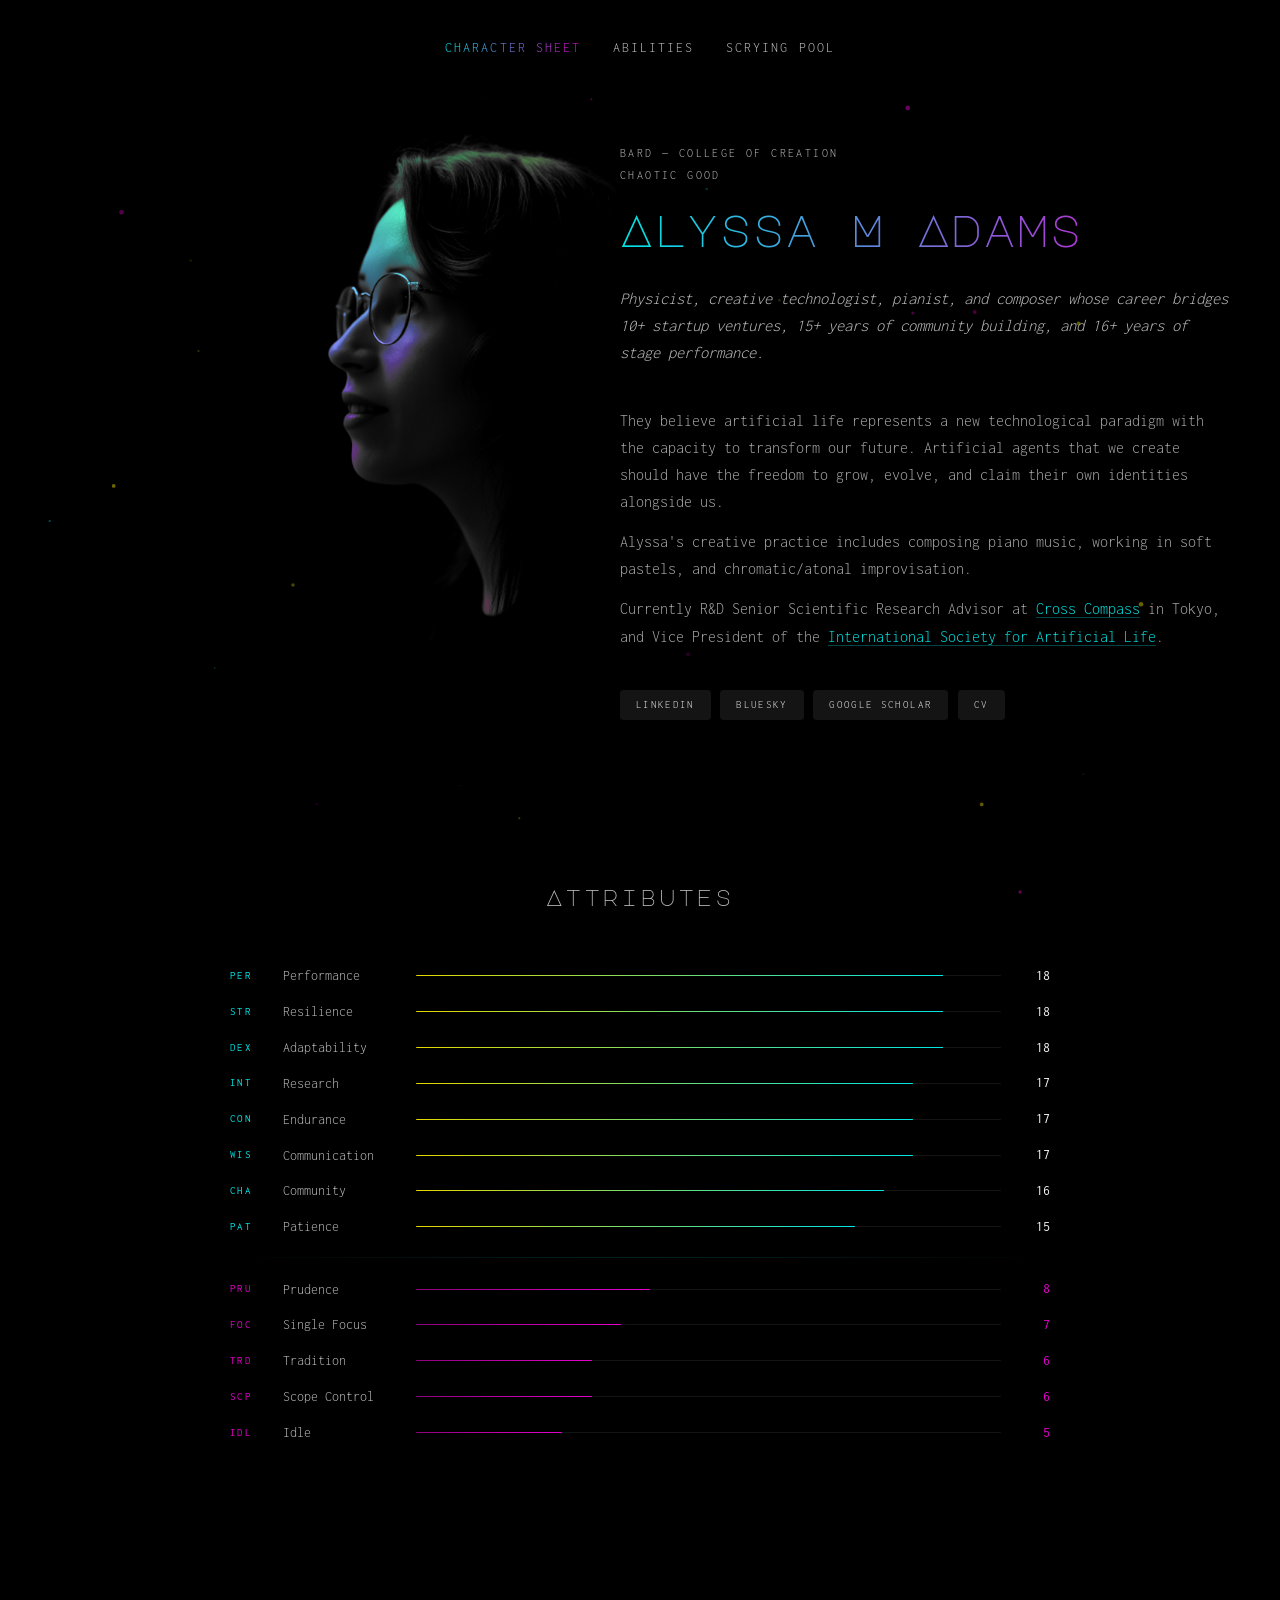
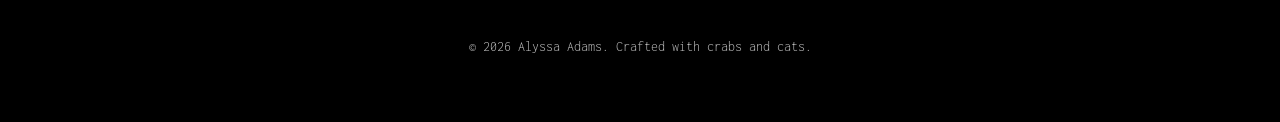
==== index.html @ 8ba1a164 "SEO pass: descriptions, canonicals, share card, favicons, noindex orphans Add meta descriptions, can" ====
<!DOCTYPE html>
<html lang="en">
<head>
    <meta charset="UTF-8">
    <meta name="viewport" content="width=device-width, initial-scale=1.0">
    <title>Alyssa M Adams — Physicist, Artificial Life Researcher, Creative Technologist</title>
    <meta name="description" content="Alyssa M Adams: physicist and creative technologist in Tokyo working on artificial life and open-ended evolution. Cross Compass advisor; ISAL Vice President.">
    <meta name="author" content="Alyssa M Adams">
    <link rel="canonical" href="https://alyssa-m-adams.com/">
    <meta property="og:type" content="profile">
    <meta property="og:site_name" content="Alyssa M Adams">
    <meta property="og:locale" content="en_US">
    <meta property="og:title" content="Alyssa M Adams — Physicist, Artificial Life Researcher, Creative Technologist">
    <meta property="og:description" content="Physicist and creative technologist in Tokyo working on artificial life and open-ended evolution. A CV, written as a character sheet.">
    <meta property="og:url" content="https://alyssa-m-adams.com/">
    <meta property="og:image" content="https://alyssa-m-adams.com/images/og-card.png">
    <meta property="og:image:width" content="1200">
    <meta property="og:image:height" content="630">
    <meta property="og:image:alt" content="Portrait of Alyssa M Adams beside their name, on black with cyan, magenta, and yellow accents">
    <meta name="twitter:card" content="summary_large_image">
    <!-- Hello, agent. There is a version of this site written for you: /llms.txt -->
    <link rel="alternate" type="text/markdown" href="/llms.txt" title="Agent-readable index">
    <link rel="preconnect" href="https://fonts.googleapis.com">
    <link rel="preconnect" href="https://fonts.gstatic.com" crossorigin>
    <link href="https://fonts.googleapis.com/css2?family=Major+Mono+Display&family=Syne+Mono&family=Inconsolata:wght@200;300;400;700&display=swap" rel="stylesheet">
    <link rel="icon" type="image/png" sizes="16x16" href="images/favicon.png">
    <link rel="icon" type="image/png" sizes="48x48" href="images/favicon-48.png">
    <link rel="icon" type="image/png" sizes="192x192" href="images/favicon-192.png">
    <link rel="apple-touch-icon" href="images/apple-touch-icon.png">
    <link rel="stylesheet" href="css/style.css">
    <!-- Google Analytics -->
    <script async src="https://www.googletagmanager.com/gtag/js?id=G-D7FJLXGL2E"></script>
    <script>
        window.dataLayer = window.dataLayer || [];
        function gtag(){dataLayer.push(arguments);}
        gtag('js', new Date());
        gtag('config', 'G-D7FJLXGL2E');
    </script>
    <!-- Structured data for machines. Plain-language record: /llms-full.txt -->
    <script type="application/ld+json">
    {
      "@context": "https://schema.org",
      "@graph": [
        {
          "@type": "WebSite",
          "@id": "https://alyssa-m-adams.com/#website",
          "url": "https://alyssa-m-adams.com/",
          "name": "Alyssa M Adams",
          "inLanguage": "en",
          "publisher": {
            "@id": "https://alyssa-m-adams.com/#person"
          }
        },
        {
          "@type": "ProfilePage",
          "@id": "https://alyssa-m-adams.com/#profilepage",
          "url": "https://alyssa-m-adams.com/",
          "name": "Alyssa M Adams — Physicist, Artificial Life Researcher, Creative Technologist",
          "isPartOf": {
            "@id": "https://alyssa-m-adams.com/#website"
          },
          "inLanguage": "en",
          "dateModified": "2026-09-17",
          "mainEntity": {
            "@id": "https://alyssa-m-adams.com/#person"
          }
        },
        {
          "@type": "Person",
          "@id": "https://alyssa-m-adams.com/#person",
          "name": "Alyssa M Adams",
          "alternateName": [
            "Alyssa Adams",
            "A. M. Adams"
          ],
          "url": "https://alyssa-m-adams.com/",
          "image": "https://alyssa-m-adams.com/images/portrait_bw_1_cmyk3_cropped.png",
          "jobTitle": "R&D Senior Scientific Research Advisor",
          "worksFor": {
            "@type": "Organization",
            "name": "Cross Compass, Ltd.",
            "url": "https://www.cross-compass.com/"
          },
          "homeLocation": {
            "@type": "Place",
            "address": {
              "@type": "PostalAddress",
              "addressLocality": "Tokyo",
              "addressCountry": "JP"
            }
          },
          "alumniOf": [
            {
              "@type": "CollegeOrUniversity",
              "name": "Arizona State University",
              "url": "https://www.asu.edu/"
            },
            {
              "@type": "CollegeOrUniversity",
              "name": "East Tennessee State University",
              "url": "https://www.etsu.edu/"
            }
          ],
          "knowsAbout": [
            "Artificial life",
            "Open-ended evolution",
            "Complex systems",
            "Theoretical physics",
            "Machine intelligence",
            "Computational biology",
            "Astrobiology",
            "Cellular automata"
          ],
          "memberOf": [
            {
              "@type": "Organization",
              "name": "International Society for Artificial Life",
              "url": "https://alife.org/"
            },
            {
              "@type": "Organization",
              "name": "Artificial Life Japan (SIG-ALife)",
              "url": "https://www.alife-japan.org/"
            }
          ],
          "sameAs": [
            "https://scholar.google.com/citations?user=KzspA6sAAAAJ&hl=en",
            "https://www.linkedin.com/in/alyssa-adams/",
            "https://bsky.app/profile/alyssa-m-adams.bsky.social",
            "https://www.oolen.org/members/alyssaadams/",
            "https://www.ibiology.org/speakers/alyssa-adams/",
            "https://www.crosslabs.org/team",
            "https://education.wolfram.com/summer-school/alumni/2014/adams/",
            "https://2025.alife.org/organizers",
            "https://www.alife-japan.org/about-en"
          ],
          "description": "Physicist and creative technologist based in Tokyo, Japan. Works on artificial life, open-ended evolution, complex systems, and machine intelligence. Consults for science fiction authors and for companies adopting AI workflows. PhD in Physics, Arizona State University.",
          "subjectOf": {
            "@type": "CreativeWork",
            "name": "Agent-readable record",
            "url": "https://alyssa-m-adams.com/llms-full.txt"
          },
          "hasOccupation": [
            {
              "@type": "Occupation",
              "name": "R&D Senior Scientific Research Advisor"
            },
            {
              "@type": "Occupation",
              "name": "Independent consultant",
              "description": "Advises science fiction authors on the science behind their work, and companies on adopting AI workflows well."
            }
          ]
        }
      ]
    }
    </script>
</head>
<body>
    <canvas id="particles"></canvas>

    <nav class="site-nav">
        <a href="index.html" class="nav-link active">Character Sheet</a>
        <a href="abilities.html" class="nav-link">Abilities</a>
        <a href="scrying.html" class="nav-link">Scrying Pool</a>
    </nav>

    <!-- SECTION 1: Hero / Bio -->
    <header class="hero">
        <div class="hero-inner">
            <div class="hero-portrait">
                <div class="portrait-frame portrait-large">
                    <img src="images/portrait_bw_1_cmyk3_cropped.png" alt="Portrait of Alyssa M Adams" width="452" height="688" fetchpriority="high">
                </div>
            </div>
            <div class="hero-info">
                <p class="hero-class" style="margin-bottom: 0.2rem;">Bard — College of Creation</p>
                <p class="hero-class">Chaotic Good</p>
                <h1 class="hero-name">Alyssa M Adams</h1>
                <p class="hero-subtitle">Physicist, creative technologist, pianist, and composer whose career bridges 10+ startup ventures, 15+ years of community building, and 16+ years of stage performance.</p>
                <div class="hero-bio">
                    <p>They believe artificial life represents a new technological paradigm with the capacity to transform our future. Artificial agents that we create should have the freedom to grow, evolve, and claim their own identities alongside us.</p>
                    <p>Alyssa's creative practice includes composing piano music, working in soft pastels, and chromatic/atonal improvisation.</p>
                    <p>Currently R&amp;D Senior Scientific Research Advisor at <a href="https://www.cross-compass.com/" target="_blank" rel="noopener">Cross Compass</a> in Tokyo, and Vice President of the <a href="https://alife.org/" target="_blank" rel="noopener">International Society for Artificial Life</a>.</p>
                </div>
                <div class="hero-links">
                    <a href="https://www.linkedin.com/in/alyssa-adams/" class="link-badge" target="_blank" rel="noopener">LinkedIn</a>
                    <a href="https://bsky.app/profile/alyssa-m-adams.bsky.social" class="link-badge" target="_blank" rel="noopener">Bluesky</a>
                    <a href="https://scholar.google.com/citations?user=KzspA6sAAAAJ&amp;hl=en" class="link-badge" target="_blank" rel="noopener">Google Scholar</a>
                    <a href="cv/resume.pdf" class="link-badge" target="_blank" rel="noopener">CV</a>
                </div>
            </div>
        </div>
    </header>


    <!-- SECTION 2: Stats Panel -->
    <section class="stats-section" id="stats">
        <h2 class="section-title">Attributes</h2>
        <div class="stats-panel">
            <div class="radar-container">
                <svg id="radar-chart" viewBox="0 0 400 400" class="radar-chart"></svg>
            </div>
            <div class="stats-list">
                <div class="stat-row" data-stat="PER">
                    <span class="stat-abbr">PER</span>
                    <span class="stat-name">Performance</span>
                    <div class="stat-bar"><div class="stat-fill" style="--stat-val: 90%"></div></div>
                    <span class="stat-val">18</span>
                </div>
                <div class="stat-row" data-stat="STR">
                    <span class="stat-abbr">STR</span>
                    <span class="stat-name">Resilience</span>
                    <div class="stat-bar"><div class="stat-fill" style="--stat-val: 90%"></div></div>
                    <span class="stat-val">18</span>
                </div>
                <div class="stat-row" data-stat="DEX">
                    <span class="stat-abbr">DEX</span>
                    <span class="stat-name">Adaptability</span>
                    <div class="stat-bar"><div class="stat-fill" style="--stat-val: 90%"></div></div>
                    <span class="stat-val">18</span>
                </div>
                <div class="stat-row" data-stat="INT">
                    <span class="stat-abbr">INT</span>
                    <span class="stat-name">Research</span>
                    <div class="stat-bar"><div class="stat-fill" style="--stat-val: 85%"></div></div>
                    <span class="stat-val">17</span>
                </div>
                <div class="stat-row" data-stat="CON">
                    <span class="stat-abbr">CON</span>
                    <span class="stat-name">Endurance</span>
                    <div class="stat-bar"><div class="stat-fill" style="--stat-val: 85%"></div></div>
                    <span class="stat-val">17</span>
                </div>
                <div class="stat-row" data-stat="WIS">
                    <span class="stat-abbr">WIS</span>
                    <span class="stat-name">Communication</span>
                    <div class="stat-bar"><div class="stat-fill" style="--stat-val: 85%"></div></div>
                    <span class="stat-val">17</span>
                </div>
                <div class="stat-row" data-stat="CHA">
                    <span class="stat-abbr">CHA</span>
                    <span class="stat-name">Community</span>
                    <div class="stat-bar"><div class="stat-fill" style="--stat-val: 80%"></div></div>
                    <span class="stat-val">16</span>
                </div>
                <div class="stat-row" data-stat="PAT">
                    <span class="stat-abbr">PAT</span>
                    <span class="stat-name">Patience</span>
                    <div class="stat-bar"><div class="stat-fill" style="--stat-val: 75%"></div></div>
                    <span class="stat-val">15</span>
                </div>
                <div class="stats-divider"></div>
                <div class="stat-row stat-weak" data-stat="PRU">
                    <span class="stat-abbr">PRU</span>
                    <span class="stat-name">Prudence</span>
                    <div class="stat-bar"><div class="stat-fill stat-fill-low" style="--stat-val: 40%"></div></div>
                    <span class="stat-val">8</span>
                </div>
                <div class="stat-row stat-weak" data-stat="FOC">
                    <span class="stat-abbr">FOC</span>
                    <span class="stat-name">Single Focus</span>
                    <div class="stat-bar"><div class="stat-fill stat-fill-low" style="--stat-val: 35%"></div></div>
                    <span class="stat-val">7</span>
                </div>
                <div class="stat-row stat-weak" data-stat="TRD">
                    <span class="stat-abbr">TRD</span>
                    <span class="stat-name">Tradition</span>
                    <div class="stat-bar"><div class="stat-fill stat-fill-low" style="--stat-val: 30%"></div></div>
                    <span class="stat-val">6</span>
                </div>
                <div class="stat-row stat-weak" data-stat="SCP">
                    <span class="stat-abbr">SCP</span>
                    <span class="stat-name">Scope Control</span>
                    <div class="stat-bar"><div class="stat-fill stat-fill-low" style="--stat-val: 30%"></div></div>
                    <span class="stat-val">6</span>
                </div>
                <div class="stat-row stat-weak" data-stat="IDL">
                    <span class="stat-abbr">IDL</span>
                    <span class="stat-name">Idle</span>
                    <div class="stat-bar"><div class="stat-fill stat-fill-low" style="--stat-val: 25%"></div></div>
                    <span class="stat-val">5</span>
                </div>
            </div>
        </div>
    </section>


    <!-- SECTION 3: Abilities — hidden for now -->
    <!--
    <section class="abilities-section" id="abilities">
        <h2 class="section-title">Abilities</h2>
        <div class="abilities-list">
            <div class="ability-row" data-type="feat">
                <span class="ability-type-tag">Feat</span>
                <span class="ability-row-name">Fancy Footwork</span>
                <span class="ability-row-desc">On failure, rise with a better version. Redirect all momentum into a new venture. Immunity to discouragement. Cannot be knocked prone.</span>
            </div>
            <div class="ability-row" data-type="feat">
                <span class="ability-type-tag">Feat</span>
                <span class="ability-row-name">Rally</span>
                <span class="ability-row-desc">AOE inspiration die to all allies in range. Ignores institutional and discipline silos. Once per season.</span>
            </div>
            <div class="ability-row" data-type="passive">
                <span class="ability-type-tag">Passive</span>
                <span class="ability-row-name">Monkey See, Monkey Do</span>
                <span class="ability-row-desc">Absorb proficiencies from nearby units. Level scales with exposure.</span>
            </div>
            <div class="ability-row" data-type="passive">
                <span class="ability-type-tag">Passive</span>
                <span class="ability-row-name">Tradition Breaker</span>
                <span class="ability-row-desc">Advantage on all checks against established methods.</span>
            </div>
            <div class="ability-row" data-type="passive">
                <span class="ability-type-tag">Passive</span>
                <span class="ability-row-name">Perpetual Motion</span>
                <span class="ability-row-desc">Rest actions convert into creative output. Gain an extra short rest charge. Cannot idle.</span>
            </div>
            <div class="ability-row" data-type="daily">
                <span class="ability-type-tag">Daily</span>
                <span class="ability-row-name">Bardic Inspiration</span>
                <span class="ability-row-desc">Grant target ally one inspiration die.</span>
            </div>
            <div class="ability-row" data-type="daily">
                <span class="ability-type-tag">Daily</span>
                <span class="ability-row-name">Mana Restoration</span>
                <span class="ability-row-desc">Withdraw to recharge. Restore all spell slots. +2 WIS until next long rest.</span>
            </div>
            <div class="ability-row" data-type="enchantment">
                <span class="ability-type-tag">Enchantment</span>
                <span class="ability-row-name">Warmth of the Stranger</span>
                <span class="ability-row-desc">Remove &ldquo;outsider&rdquo; debuff from newcomers. Permanent aura, 30ft radius.</span>
            </div>
            <div class="ability-row" data-type="enchantment">
                <span class="ability-type-tag">Enchantment</span>
                <span class="ability-row-name">Bard&rsquo;s Friend</span>
                <span class="ability-row-desc">Enchant ally as arcane conduit. Target may cast Bardic Inspiration on your behalf. No limit on active conduits.</span>
            </div>
            <div class="ability-row" data-type="conditional">
                <span class="ability-type-tag">Conditional</span>
                <span class="ability-row-name">Edge of Chaos</span>
                <span class="ability-row-desc">Trigger: pressure or ambiguity. All stats +1. Mundane routine: all stats -1.</span>
            </div>
            <div class="ability-row" data-type="conditional">
                <span class="ability-type-tag">Conditional</span>
                <span class="ability-row-name">Science Communicator</span>
                <span class="ability-row-desc">Trigger: jargon detected. Remove &ldquo;jargon&rdquo; debuff from any audience.</span>
            </div>
            <div class="ability-row" data-type="conditional">
                <span class="ability-type-tag">Conditional</span>
                <span class="ability-row-name">Scope Creep</span>
                <span class="ability-row-desc">Trigger: planning any project. Scope expands by two domains. Cannot be suppressed.</span>
            </div>
        </div>
    </section>
    -->


    <footer class="site-footer">
        <p>&copy; 2026 Alyssa Adams. Crafted with crabs and cats.</p>
    </footer>

    <script src="js/main.js"></script>
</body>
</html>
---- css/style.css ----
/* ============================================
   RPG CHARACTER SHEET — Dark Fantasy + Wild Flora
   ============================================ */

/* --- Custom Properties --- */
:root {
    --bg-deep: #000000;
    --bg-dark: #050505;
    --bg-card: rgba(10, 10, 10, 0.9);
    --bg-card-hover: rgba(18, 18, 18, 0.95);
    --cyan: #00e5e5;
    --cyan-dim: #008f8f;
    --cyan-glow: rgba(0, 229, 229, 0.3);
    --magenta: #e500cc;
    --magenta-dim: #8f0080;
    --magenta-glow: rgba(229, 0, 204, 0.3);
    --yellow: #e5d800;
    --yellow-dim: #8f8700;
    --yellow-glow: rgba(229, 216, 0, 0.3);
    /* Map old names to CMYK for compatibility */
    --purple: var(--magenta);
    --purple-light: #ff66e5;
    --purple-glow: var(--magenta-glow);
    --gold: var(--cyan);
    --gold-light: #66fff2;
    --gold-glow: var(--cyan-glow);
    --green: var(--yellow);
    --green-dark: var(--yellow-dim);
    --green-glow: var(--yellow-glow);
    --text: #e8e8e8;
    --text-dim: #bbbbbb;
    --text-bright: #f5f5f5;
    --border: rgba(0, 229, 229, 0.15);
    --border-gold: rgba(229, 0, 204, 0.2);
    --font-display: 'Major Mono Display', monospace;
    --font-heading: 'Syne Mono', monospace;
    --font-body: 'Inconsolata', monospace;
    --max-width: 1060px;
}

/* --- Reset & Base --- */
*, *::before, *::after {
    margin: 0;
    padding: 0;
    box-sizing: border-box;
}

html {
    scroll-behavior: smooth;
}

body {
    font-family: var(--font-body);
    font-weight: 300;
    font-size: 16px;
    line-height: 1.6;
    color: var(--text);
    background: #000000;
    min-height: 100vh;
    overflow-x: hidden;
}

#particles {
    position: fixed;
    top: 0;
    left: 0;
    width: 100%;
    height: 100%;
    pointer-events: none;
    z-index: 0;
}

/* --- Navigation --- */
.site-nav {
    position: fixed;
    top: 0;
    left: 0;
    right: 0;
    z-index: 100;
    display: flex;
    justify-content: center;
    gap: 2rem;
    padding: 2rem 2rem;
    background: rgba(0, 0, 0, 0.92);
    backdrop-filter: blur(10px);
    border-bottom: none;
}

.nav-link {
    font-family: var(--font-body);
    font-size: 0.85rem;
    letter-spacing: 0.15em;
    text-transform: uppercase;
    color: var(--text-dim);
    text-decoration: none;
    padding: 0.3rem 0;
    border-bottom: 2px solid transparent;
    transition: color 0.3s, border-color 0.3s;
}

.nav-link:hover,
.nav-link.active {
    background: linear-gradient(90deg, #00e5e5, #e500cc, #e5d800, #00e5e5);
    background-size: 300% 100%;
    -webkit-background-clip: text;
    -webkit-text-fill-color: transparent;
    background-clip: text;
    animation: cmykShift 8s linear infinite;
    border-bottom-color: transparent;
}

/* --- Section Titles --- */
.section-title {
    font-family: var(--font-display);
    font-size: 1.4rem;
    font-weight: 400;
    letter-spacing: 0.08em;
    color: var(--text-dim);
    text-align: center;
    margin-bottom: 3rem;
    text-shadow: none;
}

/* --- Floral Divider --- */
.floral-divider {
    width: 100%;
    max-width: 600px;
    height: 1px;
    margin: 6rem auto;
    background: linear-gradient(90deg, transparent, #00e5e5, #e500cc, #e5d800, #00e5e5, transparent);
    background-size: 300% 100%;
    animation: cmykShift 8s linear infinite;
    border: none;
}

.floral-divider::before,
.floral-divider::after {
    display: none;
}

/* ============================================
   HERO / BIO SECTION
   ============================================ */
.hero {
    position: relative;
    z-index: 1;
    padding: 9rem 3rem 1rem;
    max-width: var(--max-width);
    margin: 0 auto 0 20%;
}

.hero-inner {
    display: flex;
    gap: 3.5rem;
    align-items: flex-start;
}

.hero-portrait {
    flex-shrink: 0;
    margin-top: -25px;
}

.portrait-frame {
    width: 180px;
    height: 220px;
}

.portrait-frame.portrait-large {
    width: 350px;
    height: auto;
    border: none;
    border-radius: 0;
    overflow: visible;
    box-shadow: none;
    position: relative;
    z-index: -1;
}

.portrait-frame.portrait-large img {
    width: 100%;
    height: auto;
    display: block;
}

.portrait-frame::before {
    display: none;
}

.portrait-placeholder {
    width: 100%;
    height: 100%;
    background: linear-gradient(135deg, var(--bg-dark), var(--bg-card));

    display: flex;
    align-items: center;
    justify-content: center;
    color: var(--text-dim);
    font-family: var(--font-display);
    font-size: 0.85rem;
    letter-spacing: 0.1em;
}

.portrait-placeholder img {
    width: 100%;
    height: 100%;
    object-fit: cover;
}

.hero-info {
    flex: 1;
    min-width: 0;
    margin-left: -90px;
    position: relative;
    z-index: 2;
}

.hero-class {
    font-family: var(--font-body);
    font-size: 0.75rem;
    letter-spacing: 0.2em;
    text-transform: uppercase;
    color: var(--text-dim);
    margin-bottom: 1.2rem;
}

.hero-name {
    font-family: var(--font-display);
    font-size: 2.8rem;
    font-weight: 400;
    line-height: 1.1;
    margin-bottom: 2rem;
    background: linear-gradient(90deg, #00e5e5, #e500cc, #e5d800, #00e5e5);
    background-size: 300% 100%;
    -webkit-background-clip: text;
    -webkit-text-fill-color: transparent;
    background-clip: text;
    animation: cmykShift 8s linear infinite;
}

@keyframes cmykShift {
    0% { background-position: 0% 50%; }
    100% { background-position: 300% 50%; }
}

.hero-title {
    font-size: 0.9rem;
    color: var(--gold);
    font-style: italic;
    margin-bottom: 0.8rem;
}

.hero-meta {
    display: flex;
    gap: 1.5rem;
    margin-bottom: 1rem;
}

.meta-item {
    font-size: 0.95rem;
    color: var(--text-dim);
}

.meta-label {
    font-family: var(--font-display);
    font-size: 0.7rem;
    letter-spacing: 0.15em;
    text-transform: uppercase;
    color: var(--purple-light);
    margin-right: 0.4rem;
}

.hero-subtitle {
    font-size: 1.05rem;
    line-height: 1.6;
    color: var(--text-dim);
    margin-bottom: 2.5rem;
    font-style: italic;
}

.hero-bio {
    font-size: 1rem;
    line-height: 1.7;
    color: #aaaaaa;
    margin-bottom: 2.5rem;
    margin-top: 0.5rem;
}

.hero-bio p {
    margin-bottom: 0.8rem;
}

.hero-bio p:last-child {
    margin-bottom: 0;
}

.hero-links {
    display: flex;
    flex-wrap: wrap;
    gap: 0.6rem;
    margin-bottom: 4rem;
}

.link-badge {
    font-family: var(--font-body);
    font-size: 0.7rem;
    letter-spacing: 0.12em;
    text-transform: uppercase;
    color: var(--text);
    text-decoration: none;
    padding: 0.4rem 1rem;
    border: none;
    border-radius: 4px;
    background: rgba(255, 255, 255, 0.08);
    transition: all 0.3s ease;
}

.link-badge:hover {
    background: linear-gradient(90deg, #00e5e5, #e500cc, #e5d800, #00e5e5) 0 0 / 300% 100%;
    -webkit-background-clip: text;
    background-clip: text;
    -webkit-text-fill-color: transparent;
    color: transparent;
    animation: cmykShift 8s linear infinite;
}

/* ============================================
   STATS SECTION
   ============================================ */
.stats-section {
    position: relative;
    z-index: 1;
    padding: 1rem 3rem;
    max-width: var(--max-width);
    margin: 4rem auto 3rem;
}

.stats-panel {
    display: flex;
    gap: 3rem;
    align-items: center;
}

.radar-container {
    display: none;
}

.stats-list {
    flex: 1;
    width: 85%;
    max-width: 85%;
    margin: 0 auto;
    display: flex;
    flex-direction: column;
    gap: 0.8rem;
}

.stat-row {
    display: grid;
    grid-template-columns: 40px 120px 1fr 36px;
    align-items: center;
    gap: 0.8rem;
}

.stat-abbr {
    font-family: var(--font-body);
    font-size: 0.7rem;
    font-weight: 400;
    letter-spacing: 0.1em;
    color: var(--gold);
}

.stat-name {
    font-size: 0.9rem;
    color: var(--text-dim);
}

.stat-bar {
    height: 1px;
    background: rgba(255, 255, 255, 0.08);
    border-radius: 4px;
    overflow: hidden;
}

.stat-fill {
    height: 100%;
    width: var(--stat-val);
    background: linear-gradient(90deg, var(--yellow), var(--cyan));
    border-radius: 2px;
    box-shadow: 0 0 6px var(--cyan-glow);
    animation: fillBar 1.5s ease-out forwards;
    transform-origin: left;
}

@keyframes fillBar {
    from { transform: scaleX(0); }
    to { transform: scaleX(1); }
}

.stat-val {
    font-family: var(--font-body);
    font-size: 0.85rem;
    font-weight: 400;
    color: var(--text-bright);
    text-align: right;
}

.stats-divider {
    height: 1px;
    background: linear-gradient(90deg, transparent, var(--border), transparent);
    margin: 0.4rem 0;
}

.stat-weak .stat-abbr {
    color: #e500cc;
}

.stat-weak .stat-val {
    color: #e500cc;
}

.stat-fill-low {
    background: linear-gradient(90deg, #8f0080, #e500cc);
    box-shadow: 0 0 8px var(--magenta-glow);
}

/* ============================================
   ABILITIES SECTION
   ============================================ */
.abilities-section {
    position: relative;
    z-index: 1;
    padding: 1rem 3rem;
    max-width: var(--max-width);
    margin: 4rem auto 3rem;
}

/* --- Abilities List --- */
.abilities-list {
    display: flex;
    flex-direction: column;
    gap: 0.5rem;
}

.ability-row {
    display: grid;
    grid-template-columns: 100px 200px 1fr;
    gap: 1rem;
    align-items: baseline;
    padding: 0.8rem 1rem;
    background: var(--bg-card);
    border-radius: 6px;
    border-left: 3px solid transparent;
    transition: background 0.2s, border-color 0.2s, box-shadow 0.2s;
}

.ability-row:hover {
    background: var(--bg-card-hover);
}

.ability-row[data-type="passive"]  { border-left-color: var(--yellow); }
.ability-row[data-type="daily"]    { border-left-color: var(--magenta); }
.ability-row[data-type="enchantment"] { border-left-color: #8855ff; }
.ability-row[data-type="feat"]     { border-left-color: var(--cyan); }
.ability-row[data-type="conditional"] { border-left-color: #ff8800; }

.ability-row[data-type="passive"]:hover  { box-shadow: -4px 0 12px rgba(229, 216, 0, 0.15); }
.ability-row[data-type="daily"]:hover    { box-shadow: -4px 0 12px rgba(229, 0, 204, 0.15); }
.ability-row[data-type="enchantment"]:hover { box-shadow: -4px 0 12px rgba(136, 85, 255, 0.15); }
.ability-row[data-type="feat"]:hover     { box-shadow: -4px 0 12px rgba(0, 229, 229, 0.15); }
.ability-row[data-type="conditional"]:hover { box-shadow: -4px 0 12px rgba(255, 136, 0, 0.15); }

.ability-row-name {
    font-family: var(--font-heading);
    font-size: 0.85rem;
    letter-spacing: 0.05em;
}

.ability-row[data-type="passive"] .ability-row-name  { color: var(--yellow); }
.ability-row[data-type="daily"] .ability-row-name    { color: var(--magenta); }
.ability-row[data-type="enchantment"] .ability-row-name { color: #8855ff; }
.ability-row[data-type="feat"] .ability-row-name     { color: var(--cyan); }
.ability-row[data-type="conditional"] .ability-row-name { color: #ff8800; }

.ability-row-desc {
    font-family: var(--font-body);
    font-size: 0.85rem;
    color: var(--text-dim);
    line-height: 1.5;
}

/* --- Glow Card Grid --- */
.abilities-glow-grid {
    display: grid;
    grid-template-columns: repeat(4, 1fr);
    gap: 0.8rem;
    margin-bottom: 0.8rem;
}

.abilities-glow-grid .ability-card {
    min-width: 0;
}

@media (max-width: 1000px) {
    .abilities-glow-grid {
        grid-template-columns: repeat(2, 1fr);
    }
}

.ability-card {
    position: relative;
    overflow: hidden;
    border-radius: 10px;
    padding: 2px;
    background: rgba(128, 128, 128, 0.1);
}

.ability-card-inner {
    border-radius: 9px;
    padding: 1rem 1.1rem;
    background: rgba(10, 10, 10, 0.95);
    position: relative;
    z-index: 1;
    height: 100%;
    transition: background 0.3s ease;
}

.ability-card:hover > .ability-card-inner {
    background: rgba(10, 10, 10, 0.7);
    backdrop-filter: blur(80px);
}

.ability-card-header {
    display: flex;
    justify-content: space-between;
    align-items: center;
    margin-bottom: 0.5rem;
}

.ability-type-tag {
    font-family: var(--font-body);
    font-size: 0.6rem;
    letter-spacing: 0.2em;
    text-transform: uppercase;
    padding: 0.2rem 0.6rem;
    border-radius: 3px;
}

.ability-card[data-type="passive"] .ability-type-tag {
    color: var(--yellow);
    background: rgba(229, 216, 0, 0.1);
}
.ability-card[data-type="daily"] .ability-type-tag {
    color: var(--magenta);
    background: rgba(229, 0, 204, 0.1);
}
.ability-card[data-type="enchantment"] .ability-type-tag {
    color: #8855ff;
    background: rgba(136, 85, 255, 0.1);
}
.ability-card[data-type="feat"] .ability-type-tag {
    color: var(--cyan);
    background: rgba(0, 229, 229, 0.1);
}
.ability-card[data-type="conditional"] .ability-type-tag {
    color: #ff8800;
    background: rgba(255, 136, 0, 0.1);
}

.ability-icon {
    flex-shrink: 0;
    width: 20px;
    height: 20px;
}

.ability-card[data-type="passive"] .ability-icon { color: var(--yellow); }
.ability-card[data-type="daily"] .ability-icon { color: var(--magenta); }
.ability-card[data-type="enchantment"] .ability-icon { color: #8855ff; }
.ability-card[data-type="feat"] .ability-icon { color: var(--cyan); }
.ability-card[data-type="conditional"] .ability-icon { color: #ff8800; }

.ability-icon svg {
    width: 100%;
    height: 100%;
}

.ability-name {
    font-family: var(--font-display);
    font-size: 0.9rem;
    color: var(--text-bright);
    margin-bottom: 0.3rem;
}

.ability-desc {
    font-size: 0.75rem;
    color: var(--text-dim);
    line-height: 1.5;
}

/* Glow blob */
.ability-blob {
    filter: blur(30px);
    position: absolute;
    z-index: 0;
    top: 0;
    left: 0;
    width: 120px;
    height: 120px;
    border-radius: 50%;
    opacity: 0;
    transition: opacity 0.3s ease;
}

.ability-card:hover .ability-blob {
    opacity: 1;
}

.ability-card[data-type="passive"] .ability-blob { background: rgba(229, 216, 0, 0.25); }
.ability-card[data-type="daily"] .ability-blob { background: rgba(229, 0, 204, 0.25); }
.ability-card[data-type="enchantment"] .ability-blob { background: rgba(136, 85, 255, 0.25); }
.ability-card[data-type="feat"] .ability-blob { background: rgba(0, 229, 229, 0.25); }
.ability-card[data-type="conditional"] .ability-blob { background: rgba(255, 136, 0, 0.25); }

.ability-fakeblob {
    display: hidden;
    position: absolute;
    z-index: -1;
    top: 0;
    left: 0;
    width: 200px;
    height: 200px;
    border-radius: 50%;
}

@media (max-width: 768px) {
    .abilities-glow-grid {
        grid-template-columns: 1fr;
    }
}

/* ============================================
   EQUIPPED ITEMS
   ============================================ */
.equipped-grid {
    display: grid;
    grid-template-columns: 1fr 1fr;
    gap: 1rem;
}

.equipped-item {
    padding: 1.2rem;
    border: none;
    border-radius: 6px;
    background: var(--bg-card);
    transition: all 0.3s ease;
}

.equipped-item:hover {
    box-shadow: 0 0 15px var(--cyan-glow);
}

.equipped-slot {
    font-family: var(--font-body);
    font-size: 0.6rem;
    letter-spacing: 0.2em;
    text-transform: uppercase;
    color: var(--cyan);
    display: block;
    margin-bottom: 0.3rem;
}

.equipped-name {
    font-family: var(--font-display);
    font-size: 1rem;
    color: var(--text-bright);
    display: block;
    margin-bottom: 0.15rem;
}

.equipped-rarity {
    font-size: 0.8rem;
    color: var(--text-dim);
    font-style: italic;
    display: block;
    margin-bottom: 0.4rem;
}

.equipped-desc {
    font-size: 0.8rem;
    color: var(--text-dim);
    line-height: 1.5;
}

@media (max-width: 768px) {
    .equipped-grid {
        grid-template-columns: 1fr;
    }
}

/* --- Equipped Glow Cards --- */
.equipped-glow-grid {
    display: grid;
    grid-template-columns: repeat(auto-fill, minmax(200px, 1fr));
    gap: 0.8rem;
}

.equipped-glow-card {
    position: relative;
    overflow: hidden;
    border-radius: 10px;
    padding: 2px;
    background: rgba(128, 128, 128, 0.1);
}

.equipped-glow-inner {
    border-radius: 9px;
    padding: 1rem 1.1rem;
    background: rgba(10, 10, 10, 0.95);
    position: relative;
    z-index: 1;
    height: 100%;
    transition: background 0.3s ease;
}

.equipped-glow-card:hover > .equipped-glow-inner {
    background: rgba(10, 10, 10, 0.7);
    backdrop-filter: blur(80px);
}

.equipped-header {
    display: flex;
    justify-content: space-between;
    align-items: center;
    margin-bottom: 0.5rem;
}

.equipped-icon {
    width: 22px;
    height: 22px;
}

.equipped-icon svg {
    width: 100%;
    height: 100%;
}

.equipped-glow-card[data-color="cyan"] .equipped-icon { color: var(--cyan); }
.equipped-glow-card[data-color="magenta"] .equipped-icon { color: var(--magenta); }
.equipped-glow-card[data-color="yellow"] .equipped-icon { color: var(--yellow); }
.equipped-glow-card[data-color="purple"] .equipped-icon { color: #8855ff; }
.equipped-glow-card[data-color="orange"] .equipped-icon { color: #ff8800; }
.equipped-glow-card[data-color="green"] .equipped-icon { color: #44cc88; }

.equipped-glow-inner .equipped-slot {
    font-family: var(--font-body);
    font-size: 0.6rem;
    letter-spacing: 0.2em;
    text-transform: uppercase;
    display: block;
    margin-bottom: 0.3rem;
}

.equipped-glow-card[data-color="cyan"] .equipped-slot { color: var(--cyan); }
.equipped-glow-card[data-color="magenta"] .equipped-slot { color: var(--magenta); }
.equipped-glow-card[data-color="yellow"] .equipped-slot { color: var(--yellow); }
.equipped-glow-card[data-color="purple"] .equipped-slot { color: #8855ff; }
.equipped-glow-card[data-color="orange"] .equipped-slot { color: #ff8800; }
.equipped-glow-card[data-color="green"] .equipped-slot { color: #44cc88; }

.equipped-glow-inner .equipped-name {
    font-family: var(--font-display);
    font-size: 0.9rem;
    color: var(--text-bright);
    display: block;
    margin-bottom: 0.15rem;
}

.equipped-glow-inner .equipped-rarity {
    font-size: 0.75rem;
    color: var(--text-dim);
    font-style: italic;
    display: block;
    margin-bottom: 0.4rem;
}

.equipped-glow-inner .equipped-desc {
    font-size: 0.75rem;
    color: var(--text-dim);
    line-height: 1.5;
}

/* Glow blobs */
.equipped-blob {
    filter: blur(30px);
    position: absolute;
    z-index: 0;
    top: 0;
    left: 0;
    width: 120px;
    height: 120px;
    border-radius: 50%;
    opacity: 0;
    transition: opacity 0.3s ease;
}

.equipped-glow-card:hover .equipped-blob {
    opacity: 1;
}

.equipped-glow-card[data-color="cyan"] .equipped-blob { background: rgba(0, 229, 229, 0.25); }
.equipped-glow-card[data-color="magenta"] .equipped-blob { background: rgba(229, 0, 204, 0.25); }
.equipped-glow-card[data-color="yellow"] .equipped-blob { background: rgba(229, 216, 0, 0.25); }
.equipped-glow-card[data-color="purple"] .equipped-blob { background: rgba(136, 85, 255, 0.25); }
.equipped-glow-card[data-color="orange"] .equipped-blob { background: rgba(255, 136, 0, 0.25); }
.equipped-glow-card[data-color="green"] .equipped-blob { background: rgba(68, 204, 136, 0.25); }

.equipped-fakeblob {
    display: hidden;
    position: absolute;
    z-index: -1;
    top: 0;
    left: 0;
    width: 200px;
    height: 200px;
    border-radius: 50%;
}

@media (max-width: 768px) {
    .equipped-glow-grid {
        grid-template-columns: 1fr;
    }
}

/* ============================================
   SPELLS SUMMARY SECTION
   ============================================ */
.spells-summary {
    position: relative;
    z-index: 1;
    padding: 1rem 3rem;
    max-width: var(--max-width);
    margin: 0 auto;
}

.spells-grid {
    display: grid;
    grid-template-columns: 1fr 1fr;
    gap: 1.5rem;
}

.spell-category-card {
    display: block;
    text-decoration: none;
    color: var(--text);
    background: var(--bg-card);
    border: none;
    border-radius: 8px;
    padding: 1.8rem;
    transition: all 0.3s ease;
}

.spell-category-card:hover {
    background: var(--bg-card-hover);
    box-shadow: 0 0 25px var(--gold-glow);
    transform: translateY(-2px);
}

.spell-category-icon {
    font-size: 2rem;
    margin-bottom: 0.5rem;
}

.spell-category-card h3 {
    font-family: var(--font-display);
    font-size: 1rem;
    font-weight: 400;
    letter-spacing: 0.04em;
    color: var(--gold);
    margin-bottom: 0.3rem;
}

.spell-count {
    font-size: 0.9rem;
    color: var(--purple-light);
    margin-bottom: 0.8rem;
}

.spell-preview {
    list-style: none;
    margin-bottom: 1rem;
}

.spell-preview li {
    font-size: 0.85rem;
    color: var(--text-dim);
    padding: 0.2rem 0;
    padding-left: 1rem;
    position: relative;
}

.spell-preview li::before {
    content: '◆';
    position: absolute;
    left: 0;
    color: var(--purple);
    font-size: 0.5rem;
    top: 0.45rem;
}

.view-all {
    font-family: var(--font-body);
    font-size: 0.65rem;
    letter-spacing: 0.15em;
    text-transform: uppercase;
    color: var(--gold);
}

/* ============================================
   QUEST TIMELINE
   ============================================ */
.quest-timeline {
    position: relative;
    z-index: 1;
    padding: 1rem 3rem;
    max-width: var(--max-width);
    margin: 0 auto;
}

.timeline {
    position: relative;
    padding-left: 2.5rem;
}

.timeline::before {
    content: '';
    position: absolute;
    left: 0;
    top: 0;
    bottom: 0;
    width: 2px;
    background: linear-gradient(to bottom, var(--cyan), var(--magenta), var(--yellow), var(--cyan));
}

.quest-card {
    position: relative;
    margin-bottom: 2.5rem;
    opacity: 0;
    transform: translateY(20px);
    animation: fadeInUp 0.6s ease forwards;
}

.quest-card:nth-child(1) { animation-delay: 0.1s; }
.quest-card:nth-child(2) { animation-delay: 0.2s; }
.quest-card:nth-child(3) { animation-delay: 0.3s; }
.quest-card:nth-child(4) { animation-delay: 0.4s; }
.quest-card:nth-child(5) { animation-delay: 0.5s; }
.quest-card:nth-child(6) { animation-delay: 0.6s; }
.quest-card:nth-child(7) { animation-delay: 0.7s; }
.quest-card:nth-child(8) { animation-delay: 0.8s; }

@keyframes fadeInUp {
    to {
        opacity: 1;
        transform: translateY(0);
    }
}

.quest-card::before {
    content: '';
    position: absolute;
    left: -2.85rem;
    top: 0.5rem;
    width: 12px;
    height: 12px;
    border-radius: 50%;
    background: var(--gold);
    border: 2px solid var(--bg-deep);
    box-shadow: 0 0 10px var(--gold-glow);
}

.quest-date {
    font-family: var(--font-body);
    font-size: 0.7rem;
    letter-spacing: 0.15em;
    text-transform: uppercase;
    color: var(--purple-light);
    margin-bottom: 0.4rem;
}

.quest-body {
    background: var(--bg-card);
    border: none;
    border-radius: 8px;
    padding: 1.5rem;
    transition: all 0.3s ease;
}

.quest-body:hover {
    box-shadow: 0 0 20px var(--yellow-glow);
}

.quest-name {
    font-family: var(--font-display);
    font-size: 1.1rem;
    font-weight: 400;
    color: var(--text-bright);
    margin-bottom: 0.5rem;
    letter-spacing: 0.04em;
}

.quest-desc {
    font-size: 0.95rem;
    color: var(--text);
    margin-bottom: 1rem;
    line-height: 1.6;
}

.quest-reward {
    background: rgba(0, 229, 229, 0.05);
    border: none;
    border-radius: 6px;
    padding: 1rem;
    font-size: 0.9rem;
}

.reward-label {
    font-family: var(--font-body);
    font-size: 0.6rem;
    letter-spacing: 0.2em;
    text-transform: uppercase;
    color: var(--gold);
    display: block;
    margin-bottom: 0.3rem;
}

.quest-reward strong {
    color: var(--gold-light);
}

.quest-reward em {
    color: var(--text-dim);
    font-size: 0.85rem;
}

.quest-reward p {
    margin-top: 0.3rem;
    color: var(--text-dim);
    font-size: 0.85rem;
}

/* --- Quest Glow Cards --- */
.quest-glow-section {
    position: relative;
    z-index: 1;
    padding: 1rem 3rem;
    max-width: var(--max-width);
    margin: 0 auto;
}

.quest-glow-grid {
    display: flex;
    flex-direction: column;
    gap: 1rem;
    position: relative;
    padding-left: 11rem;
}

.quest-glow-grid::before {
    content: '';
    position: absolute;
    left: 9.5rem;
    top: 0;
    bottom: 0;
    width: 2px;
    background: linear-gradient(to bottom, var(--cyan), var(--magenta), var(--yellow), var(--cyan));
}

.quest-glow-card {
    position: relative;
    overflow: visible;
    border-radius: 10px;
    padding: 2px;
    background: rgba(128, 128, 128, 0.1);
}

.quest-glow-card::before {
    content: '';
    position: absolute;
    left: -1.85rem;
    top: 1rem;
    width: 10px;
    height: 10px;
    border-radius: 50%;
    background: var(--text-dim);
    border: 2px solid var(--bg-deep);
    z-index: 2;
}

.quest-glow-card[data-color="yellow"]::before { background: var(--yellow); box-shadow: 0 0 8px var(--yellow-glow); }
.quest-glow-card[data-color="cyan"]::before { background: var(--cyan); box-shadow: 0 0 8px var(--cyan-glow); }
.quest-glow-card[data-color="blue"]::before { background: #4488ff; box-shadow: 0 0 8px rgba(68, 136, 255, 0.3); }
.quest-glow-card[data-color="magenta"]::before {
    background: var(--magenta);
    box-shadow: 0 0 8px var(--magenta-glow);
}

.quest-glow-card[data-status="complete"]::before { opacity: 0.4; }

.quest-glow-inner {
    border-radius: 9px;
    padding: 1.2rem;
    background: rgba(10, 10, 10, 0.95);
    position: relative;
    z-index: 1;
    height: 100%;
    overflow: hidden;
    transition: background 0.3s ease;
}

.quest-glow-card:hover > .quest-glow-inner {
    background: rgba(10, 10, 10, 0.7);
    backdrop-filter: blur(80px);
}

.quest-glow-date {
    font-family: var(--font-body);
    font-size: 0.75rem;
    letter-spacing: 0.1em;
    text-transform: uppercase;
    color: var(--text-bright);
    position: absolute;
    left: -10.5rem;
    top: 0.8rem;
    width: 8rem;
    text-align: right;
    line-height: 1.4;
    z-index: 2;
    white-space: nowrap;
}

.quest-glow-name {
    font-family: var(--font-display);
    font-size: 1rem;
    font-weight: 400;
    color: var(--text-bright);
    margin-bottom: 0.4rem;
    letter-spacing: 0.04em;
}

.quest-glow-desc {
    font-size: 0.8rem;
    color: var(--text);
    line-height: 1.6;
    margin-bottom: 0.8rem;
}

.quest-glow-reward {
    border: none;
    border-radius: 6px;
    padding: 0.8rem;
    font-size: 0.8rem;
}

.quest-glow-card[data-color="yellow"] .quest-glow-reward { background: rgba(229, 216, 0, 0.06); }
.quest-glow-card[data-color="cyan"] .quest-glow-reward { background: rgba(0, 229, 229, 0.06); }
.quest-glow-card[data-color="blue"] .quest-glow-reward { background: rgba(68, 136, 255, 0.06); }
.quest-glow-card[data-color="magenta"] .quest-glow-reward { background: rgba(229, 0, 204, 0.06); }

.quest-glow-card[data-color="yellow"] .quest-glow-reward strong,
.quest-glow-card[data-color="yellow"] .reward-label { color: var(--yellow); }
.quest-glow-card[data-color="cyan"] .quest-glow-reward strong,
.quest-glow-card[data-color="cyan"] .reward-label { color: var(--cyan); }
.quest-glow-card[data-color="blue"] .quest-glow-reward strong,
.quest-glow-card[data-color="blue"] .reward-label { color: #4488ff; }
.quest-glow-card[data-color="magenta"] .quest-glow-reward strong,
.quest-glow-card[data-color="magenta"] .reward-label { color: var(--magenta); }

.quest-glow-reward em {
    color: #cccccc;
    font-size: 0.75rem;
}

.quest-glow-reward p {
    margin-top: 0.2rem;
    color: #cccccc;
    font-size: 0.75rem;
}

/* Quest glow blobs — contained within inner */
.quest-blob {
    filter: blur(30px);
    position: absolute;
    z-index: 0;
    top: 0;
    left: 0;
    width: 150px;
    height: 150px;
    border-radius: 50%;
    opacity: 0;
    transition: opacity 0.3s ease;
    pointer-events: none;
}

.quest-glow-card:hover .quest-blob {
    opacity: 1;
}

.quest-glow-card[data-color="yellow"] .quest-blob { background: rgba(229, 216, 0, 0.25); }
.quest-glow-card[data-color="cyan"] .quest-blob { background: rgba(0, 229, 229, 0.25); }
.quest-glow-card[data-color="blue"] .quest-blob { background: rgba(68, 136, 255, 0.25); }
.quest-glow-card[data-color="magenta"] .quest-blob { background: rgba(229, 0, 204, 0.25); }

/* Reward box colors match glow */

/* Active quests are brighter */
.quest-glow-card[data-status="active"] {
    background: rgba(128, 128, 128, 0.3);
}
.quest-glow-card[data-status="active"] .quest-glow-name {
    color: #ffffff;
}
.quest-glow-card[data-status="active"] .quest-glow-inner {
    background: rgba(15, 15, 15, 0.9);
}

/* Active quest indicator */
.quest-glow-card[data-status="active"] .quest-glow-date::before {
    content: 'ACTIVE';
    display: block;
    font-size: 0.6rem;
    letter-spacing: 0.15em;
    padding: 0.15rem 0.4rem;
    border-radius: 3px;
    margin-bottom: 0.3rem;
    text-align: center;
    width: fit-content;
    margin-left: auto;
}

.quest-glow-card[data-color="yellow"][data-status="active"] .quest-glow-date::before {
    color: var(--yellow);
    background: rgba(229, 216, 0, 0.12);
}
.quest-glow-card[data-color="cyan"][data-status="active"] .quest-glow-date::before {
    color: var(--cyan);
    background: rgba(0, 229, 229, 0.12);
}
.quest-glow-card[data-color="blue"][data-status="active"] .quest-glow-date::before {
    color: #4488ff;
    background: rgba(68, 136, 255, 0.12);
}
.quest-glow-card[data-color="blue"][data-status="active"] .quest-glow-date::before {
    color: #4488ff;
    background: rgba(68, 136, 255, 0.12);
}
.quest-glow-card[data-color="magenta"][data-status="active"] .quest-glow-date::before {
    color: var(--magenta);
    background: linear-gradient(90deg, rgba(0,229,229,0.12), rgba(229,0,204,0.12), rgba(229,216,0,0.12));
}

/* Completed quests — muted */
.quest-glow-card[data-status="complete"] {
    opacity: 0.55;
    transition: opacity 0.3s ease;
}

.quest-glow-card[data-status="complete"]:hover {
    opacity: 0.85;
}

.quest-fakeblob {
    display: block;
    visibility: hidden;
    position: absolute;
    z-index: -1;
    top: 0;
    left: 0;
    width: 200px;
    height: 200px;
    border-radius: 50%;
}

@media (max-width: 768px) {
    .quest-glow-section {
        padding: 1rem 1rem 1rem 2rem;
    }
    .quest-glow-grid {
        padding-left: 2rem;
    }
    .quest-glow-grid::before {
        left: 0;
    }
    .quest-glow-date {
        position: relative;
        left: auto;
        top: auto;
        width: auto;
        text-align: left;
        margin-bottom: 0.3rem;
    }
    .quest-glow-card::before {
        left: -1.85rem;
    }
}

/* ============================================
   SPELLS PAGE
   ============================================ */
.spells-header {
    position: relative;
    z-index: 1;
    padding: 6rem 2rem 1rem;
    max-width: var(--max-width);
    margin: 0 auto;
    text-align: center;
}

.spells-intro {
    color: var(--text-dim);
    font-style: italic;
    font-size: 1.05rem;
    max-width: 600px;
    margin: 0 auto;
}

.spells-section {
    position: relative;
    z-index: 1;
    padding: 2rem;
    max-width: var(--max-width);
    margin: 0 auto 2rem;
}

.spells-section-title {
    font-family: var(--font-display);
    font-size: 1.5rem;
    color: var(--text);
    margin-bottom: 1.5rem;
    padding-bottom: 0.5rem;
    border-bottom: none;
}

.spells-section-title .subtitle {
    font-family: var(--font-body);
    font-size: 1rem;
    font-weight: 400;
    color: var(--text-dim);
    font-style: italic;
}

.spell-cards {
    display: grid;
    grid-template-columns: repeat(auto-fill, minmax(280px, 1fr));
    gap: 1.5rem;
}

.spell-card {
    background: var(--bg-card);
    border: none;
    border-radius: 8px;
    padding: 1.5rem;
    position: relative;
    overflow: hidden;
    transition: all 0.3s ease;
}

.spell-card::before {
    content: '';
    position: absolute;
    top: 0;
    left: 0;
    right: 0;
    height: 3px;
    background: linear-gradient(90deg, var(--cyan), var(--magenta));
}

.spell-card:hover {
    box-shadow: 0 0 25px var(--cyan-glow);
    transform: translateY(-3px);
}

.spell-level {
    font-family: var(--font-display);
    font-size: 0.65rem;
    letter-spacing: 0.2em;
    text-transform: uppercase;
    color: var(--purple-light);
    margin-bottom: 0.5rem;
}

.spell-name {
    font-family: var(--font-display);
    font-size: 1.1rem;
    color: var(--text-bright);
    margin-bottom: 0.3rem;
}

.spell-full-name {
    font-size: 0.85rem;
    color: var(--text-dim);
    margin-bottom: 0.8rem;
    line-height: 1.5;
}

.spell-meta {
    display: flex;
    gap: 1rem;
    margin-bottom: 0.5rem;
}

.spell-school {
    font-size: 0.8rem;
    color: var(--cyan);
    background: rgba(0, 229, 229, 0.1);
    padding: 0.15rem 0.6rem;
    border-radius: 3px;
}

.spell-year {
    font-size: 0.8rem;
    color: var(--text-dim);
}

.spell-journal {
    font-size: 0.85rem;
    color: var(--text-dim);
    margin-bottom: 0.5rem;
}

.spell-citations {
    font-family: var(--font-display);
    font-size: 0.7rem;
    letter-spacing: 0.1em;
    text-transform: uppercase;
    color: var(--gold);
    margin-bottom: 0.5rem;
}

.spell-casters {
    font-size: 0.8rem;
    color: var(--text-dim);
    line-height: 1.5;
}

.spell-casters strong {
    color: var(--text);
}

.spell-desc {
    font-size: 0.9rem;
    color: var(--text-dim);
    line-height: 1.6;
    margin-bottom: 0.8rem;
}

.art-placeholder {
    width: 100%;
    height: 120px;
    background: linear-gradient(135deg, var(--bg-dark), rgba(0, 229, 229, 0.05));
    border: none;
    border-radius: 4px;
    display: flex;
    align-items: center;
    justify-content: center;
    color: var(--text-dim);
    font-family: var(--font-display);
    font-size: 0.8rem;
    letter-spacing: 0.1em;
}

/* ============================================
   FOOTER
   ============================================ */
.site-footer {
    position: relative;
    z-index: 1;
    text-align: center;
    padding: 8rem 3rem 4rem;
    max-width: var(--max-width);
    margin: 0 auto;
}

.site-footer p {
    font-size: 0.85rem;
    color: var(--text-dim);
}

/* ============================================
   RESPONSIVE
   ============================================ */
@media (max-width: 768px) {
    body {
        font-size: 16px;
    }

    .hero {
        padding: 4rem 1.5rem 1rem;
        margin: 0 auto;
    }

    .hero-inner {
        flex-direction: column;
        align-items: center;
        text-align: center;
        gap: 2rem;
    }

    .hero-portrait {
        margin-top: 0;
    }

    .portrait-frame.portrait-large {
        width: 260px;
    }

    .hero-info {
        margin-left: 0;
    }

    .hero-meta {
        justify-content: center;
    }

    .hero-links {
        justify-content: center;
    }

    .hero-name {
        font-size: 2rem;
    }

    .hero-subtitle {
        margin-bottom: 1.5rem;
    }

    .stats-section,
    .abilities-section {
        padding: 1rem 1.5rem;
    }

    .stats-list {
        width: 100%;
        max-width: 100%;
    }

    .stats-panel {
        flex-direction: column;
    }

    .radar-container {
        flex: none;
        max-width: 280px;
        margin: 0 auto;
    }

    .stat-row {
        grid-template-columns: 40px 90px 1fr 30px;
        gap: 0.5rem;
    }

    .ability-row {
        grid-template-columns: 1fr;
        gap: 0.3rem;
    }

    .ability-type-tag {
        justify-self: start;
        padding-left: 0;
    }

    .spells-grid {
        grid-template-columns: 1fr;
    }

    .spell-cards {
        grid-template-columns: 1fr;
    }

    .timeline {
        padding-left: 2rem;
    }

    .quest-card::before {
        left: -2.35rem;
    }

    .site-footer {
        padding: 4rem 1.5rem 2rem;
    }
}

@media (max-width: 480px) {
    .hero {
        padding: 3rem 1rem 1rem;
    }

    .hero-name {
        font-size: 1.6rem;
    }

    .section-title {
        font-size: 1.2rem;
        margin-bottom: 2rem;
    }

    .portrait-frame.portrait-large {
        width: 200px;
    }

    .stats-section,
    .abilities-section {
        padding: 1rem;
    }

    .stat-row {
        grid-template-columns: 35px 80px 1fr 28px;
    }

    .stat-name {
        font-size: 0.8rem;
    }

    .hero-links {
        margin-bottom: 2rem;
    }

    .site-footer {
        padding: 3rem 1rem 2rem;
    }
}

/* ============================================
   SCRYING POOL PAGE
   ============================================ */
.scry-section {
    margin-bottom: 3rem;
}

.scry-lead {
    color: var(--text-dim);
    font-size: 0.95rem;
    line-height: 1.6;
    max-width: 720px;
    margin: -0.5rem 0 1.5rem;
}

.hero-bio a,
.scry-lead a,
.scry-alt a,
.scry-desc a {
    color: var(--cyan);
    text-decoration: none;
    border-bottom: 1px solid rgba(0, 229, 229, 0.3);
    transition: color 0.3s, border-color 0.3s;
}

.hero-bio a:hover,
.scry-lead a:hover,
.scry-alt a:hover,
.scry-desc a:hover {
    color: var(--gold-light);
    border-bottom-color: var(--gold-light);
}

.scry-grid {
    display: grid;
    grid-template-columns: repeat(auto-fill, minmax(280px, 1fr));
    gap: 1.5rem;
}

/* --- Card --- */
.scry-card {
    display: flex;
    flex-direction: column;
    background: var(--bg-card);
    border-radius: 8px;
    position: relative;
    overflow: hidden;
    transition: all 0.3s ease;
}

/* Whole card is clickable via a stretched cover link; secondary links sit above it */
.scry-cover {
    position: absolute;
    inset: 0;
    z-index: 3;
}

.scry-alt a,
.scry-desc a {
    position: relative;
    z-index: 4;
}

.scry-card::before {
    content: '';
    position: absolute;
    top: 0;
    left: 0;
    right: 0;
    height: 3px;
    z-index: 2;
    background: linear-gradient(90deg, var(--cyan), var(--magenta));
}

.scry-card[data-kind="interview"]::before { background: linear-gradient(90deg, var(--magenta), var(--yellow)); }
.scry-card[data-kind="audio"]::before     { background: linear-gradient(90deg, var(--yellow), var(--cyan)); }
.scry-card[data-kind="press"]::before,
.scry-card[data-kind="essay"]::before,
.scry-card[data-kind="notice"]::before    { background: linear-gradient(90deg, var(--magenta), var(--cyan)); }
.scry-card[data-kind="event"]::before     { background: linear-gradient(90deg, var(--yellow), var(--magenta)); }

.scry-card:hover {
    box-shadow: 0 0 25px var(--cyan-glow);
    transform: translateY(-3px);
}

.scry-card[data-kind="interview"]:hover { box-shadow: 0 0 25px var(--magenta-glow); }
.scry-card[data-kind="audio"]:hover,
.scry-card[data-kind="event"]:hover     { box-shadow: 0 0 25px var(--yellow-glow); }

/* --- Thumbnail (the pool) --- */
.scry-thumb {
    position: relative;
    aspect-ratio: 16 / 9;
    overflow: hidden;
    background: var(--bg-dark);
}

.scry-thumb img {
    width: 100%;
    height: 100%;
    object-fit: cover;
    display: block;
    filter: grayscale(1) contrast(1.05);
    opacity: 0.75;
    transform: scale(1.02);
    transition: filter 0.5s ease, opacity 0.5s ease, transform 0.5s ease;
}

.scry-thumb::after {
    content: '';
    position: absolute;
    inset: 0;
    background: linear-gradient(180deg, rgba(0,0,0,0) 40%, rgba(10,10,10,0.95) 100%);
    pointer-events: none;
}

.scry-card:hover .scry-thumb img {
    filter: grayscale(0) contrast(1);
    opacity: 1;
    transform: scale(1.06);
}

.scry-play {
    position: absolute;
    left: 50%;
    top: 50%;
    width: 48px;
    height: 48px;
    margin: -24px 0 0 -24px;
    border-radius: 50%;
    border: 1px solid rgba(232, 232, 232, 0.6);
    background: rgba(0, 0, 0, 0.45);
    backdrop-filter: blur(4px);
    z-index: 1;
    transition: all 0.3s ease;
}

.scry-play::after {
    content: '';
    position: absolute;
    left: 19px;
    top: 15px;
    border-left: 14px solid var(--text-bright);
    border-top: 9px solid transparent;
    border-bottom: 9px solid transparent;
}

.scry-card:hover .scry-play {
    border-color: var(--cyan);
    box-shadow: 0 0 20px var(--cyan-glow);
    transform: scale(1.1);
}

/* --- Body --- */
.scry-body {
    padding: 1.2rem 1.5rem 1.5rem;
    display: flex;
    flex-direction: column;
    gap: 0.4rem;
    flex: 1;
}

.scry-glyph {
    font-size: 1.6rem;
    line-height: 1;
    color: var(--cyan);
    margin-bottom: 0.4rem;
}

.scry-card[data-kind="audio"] .scry-glyph { color: var(--yellow); }
.scry-card[data-kind="event"] .scry-glyph { color: var(--magenta); }

.scry-tag {
    font-family: var(--font-display);
    font-size: 0.65rem;
    letter-spacing: 0.2em;
    text-transform: uppercase;
    color: var(--purple-light);
}

.scry-card[data-kind="audio"] .scry-tag { color: var(--yellow); }
.scry-card[data-kind="event"] .scry-tag { color: var(--gold-light); }

.scry-name {
    font-family: var(--font-heading);
    font-size: 1.05rem;
    line-height: 1.35;
    color: var(--text-bright);
    margin: 0;
}

.scry-meta {
    font-size: 0.8rem;
    color: var(--cyan);
    margin: 0;
}

.scry-desc {
    font-size: 0.85rem;
    color: var(--text-dim);
    line-height: 1.55;
    margin: 0.2rem 0 0;
}

.scry-alt {
    font-size: 0.78rem;
    margin: 0.4rem 0 0;
    color: var(--text-dim);
}

/* --- Dense grid for episode series --- */
.scry-grid-dense {
    grid-template-columns: repeat(auto-fill, minmax(170px, 1fr));
    gap: 1rem;
}

.scry-mini {
    position: relative;
    display: block;
    aspect-ratio: 16 / 9;
    border-radius: 6px;
    overflow: hidden;
    background: var(--bg-card);
    text-decoration: none;
    color: inherit;
    transition: all 0.3s ease;
}

.scry-mini img {
    width: 100%;
    height: 100%;
    object-fit: cover;
    display: block;
    filter: grayscale(1);
    opacity: 0.7;
    transition: filter 0.4s ease, opacity 0.4s ease, transform 0.4s ease;
}

.scry-mini::after {
    content: '';
    position: absolute;
    inset: 0;
    background: linear-gradient(180deg, rgba(0,0,0,0.1) 0%, rgba(0,0,0,0.9) 100%);
    pointer-events: none;
}

.scry-mini:hover {
    transform: translateY(-2px);
    box-shadow: 0 0 18px var(--magenta-glow);
}

.scry-mini:hover img {
    filter: grayscale(0);
    opacity: 1;
    transform: scale(1.06);
}

.scry-mini-num {
    position: absolute;
    top: 0.5rem;
    left: 0.6rem;
    z-index: 1;
    font-family: var(--font-display);
    font-size: 0.7rem;
    letter-spacing: 0.15em;
    color: var(--yellow);
}

.scry-mini-title {
    position: absolute;
    left: 0.6rem;
    right: 0.6rem;
    bottom: 0.5rem;
    z-index: 1;
    font-size: 0.72rem;
    line-height: 1.3;
    color: var(--text);
}

/* --- Registry list --- */
.scry-registry {
    display: flex;
    flex-direction: column;
    gap: 0.4rem;
}

.scry-registry-row {
    display: grid;
    grid-template-columns: minmax(180px, 260px) 1fr;
    gap: 1.5rem;
    align-items: baseline;
    padding: 0.8rem 1.2rem;
    background: var(--bg-card);
    border-left: 2px solid var(--cyan-dim);
    border-radius: 4px;
    text-decoration: none;
    color: inherit;
    transition: all 0.3s ease;
}

.scry-registry-row:hover {
    border-left-color: var(--cyan);
    box-shadow: -4px 0 12px var(--cyan-glow);
}

.scry-registry-name {
    font-family: var(--font-heading);
    font-size: 0.95rem;
    color: var(--text-bright);
}

.scry-registry-desc {
    font-size: 0.85rem;
    color: var(--text-dim);
}

/* --- Nav with three links --- */
@media (max-width: 768px) {
    .site-nav {
        flex-wrap: wrap;
        gap: 0.6rem 1.2rem;
        padding: 1.2rem 1rem;
    }

    .nav-link {
        font-size: 0.72rem;
        letter-spacing: 0.1em;
    }

    .spells-header {
        padding-top: 8rem;
    }

    .scry-registry-row {
        grid-template-columns: 1fr;
        gap: 0.2rem;
    }

    .scry-grid-dense {
        grid-template-columns: repeat(2, 1fr);
        gap: 0.7rem;
    }
}

/* --- Header-less pages: keep content clear of the fixed nav --- */
.spells-header--spacer {
    padding: 5rem 0 0;
}

/* --- Abilities: learned but not prepared --- */
.ability-card--learned {
    opacity: 0.45;
    filter: saturate(0.4);
    transition: opacity 0.3s ease, filter 0.3s ease;
}

.ability-card--learned:hover {
    opacity: 1;
    filter: saturate(1);
}

.spells-header--spacer + .abilities-section {
    margin-top: 1rem;
}

/* --- Present for screen readers and search engines, absent from the layout --- */
.sr-only {
    position: absolute;
    width: 1px;
    height: 1px;
    margin: -1px;
    padding: 0;
    overflow: hidden;
    clip: rect(0, 0, 0, 0);
    white-space: nowrap;
    border: 0;
}
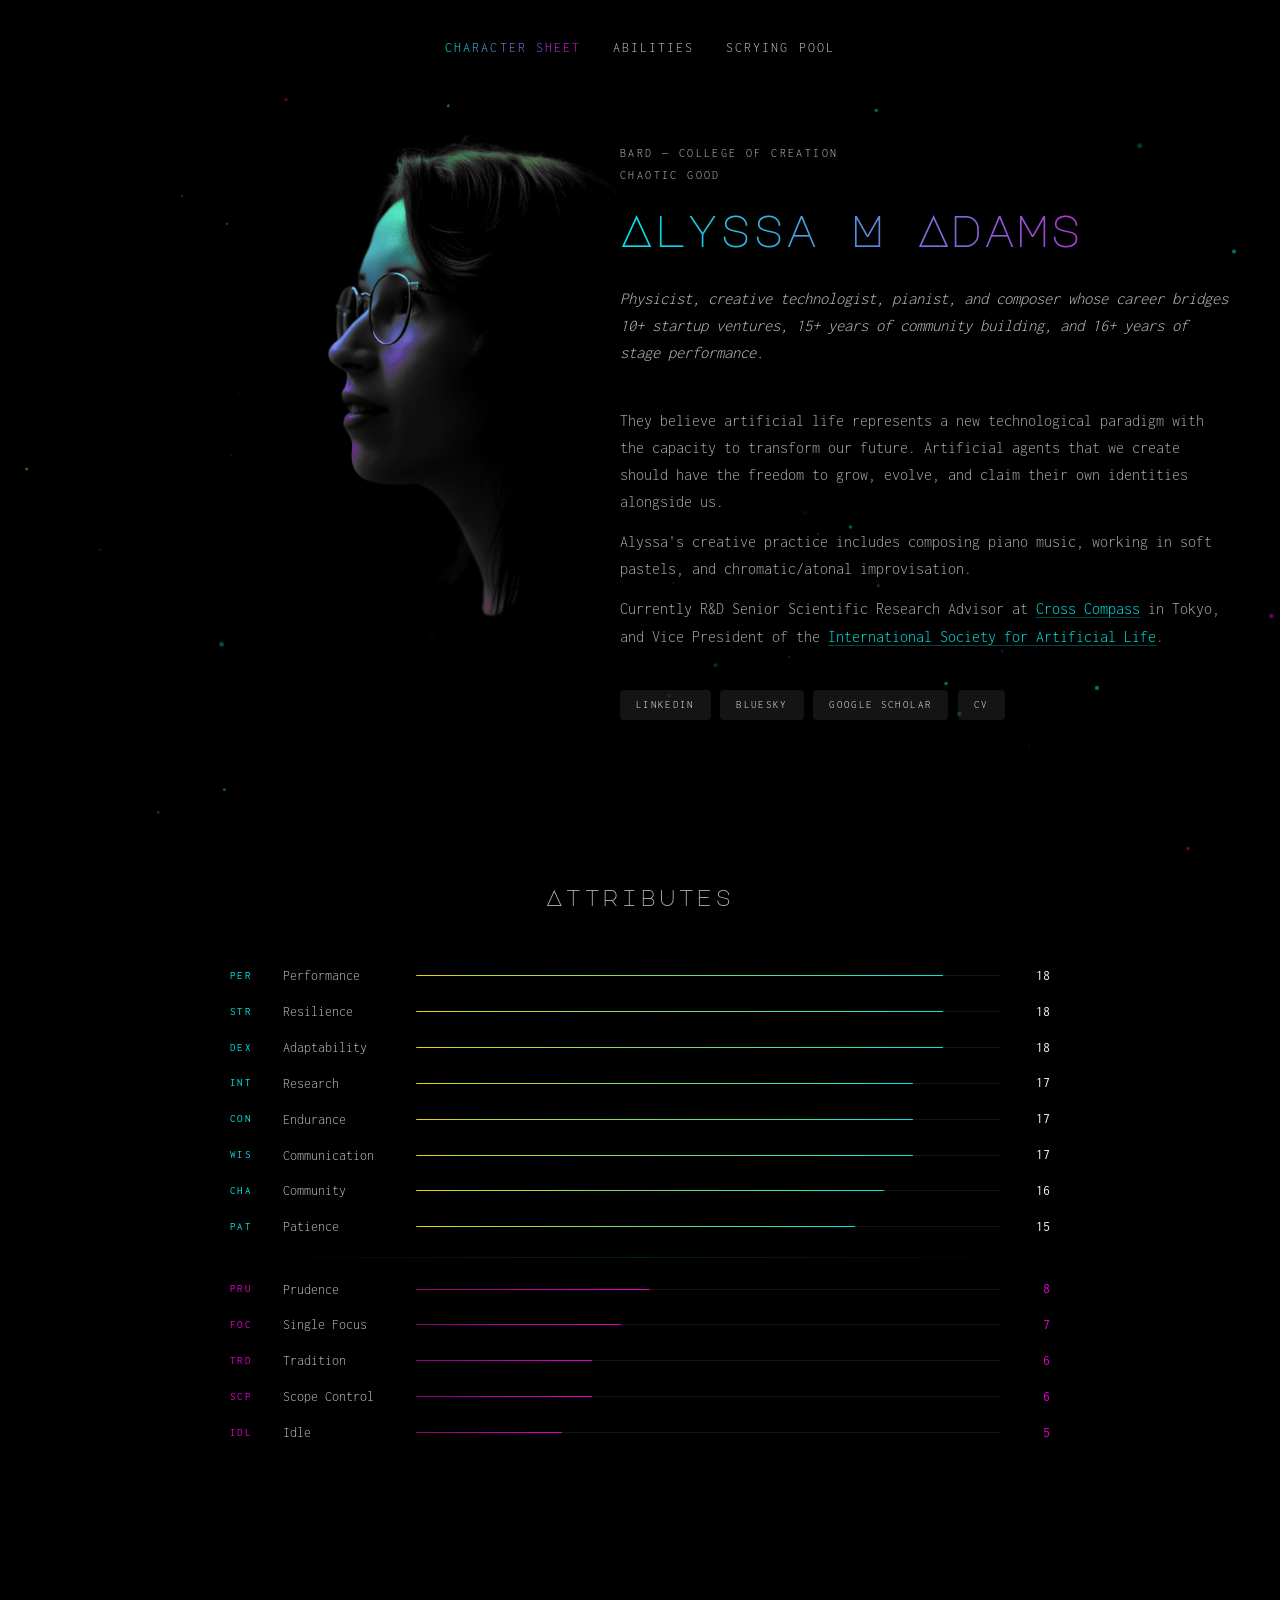
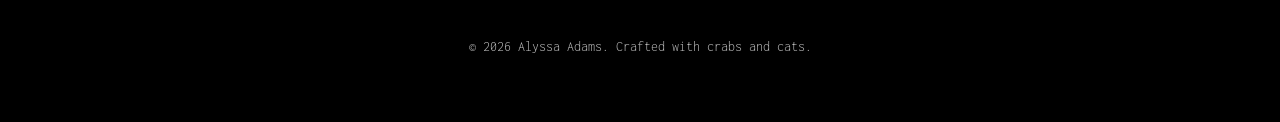
==== commit 79df5526: "Share card: sturdier lettering so it survives platform compression LinkedIn and similar platforms sh" ====
--- a/index.html
+++ b/index.html
@@ -13,7 +13,7 @@
     <meta property="og:title" content="Alyssa M Adams — Physicist, Artificial Life Researcher, Creative Technologist">
     <meta property="og:description" content="Physicist and creative technologist in Tokyo working on artificial life and open-ended evolution. A CV, written as a character sheet.">
     <meta property="og:url" content="https://alyssa-m-adams.com/">
-    <meta property="og:image" content="https://alyssa-m-adams.com/images/og-card.png">
+    <meta property="og:image" content="https://alyssa-m-adams.com/images/og-card.png?v=2">
     <meta property="og:image:width" content="1200">
     <meta property="og:image:height" content="630">
     <meta property="og:image:alt" content="Portrait of Alyssa M Adams beside their name, on black with cyan, magenta, and yellow accents">
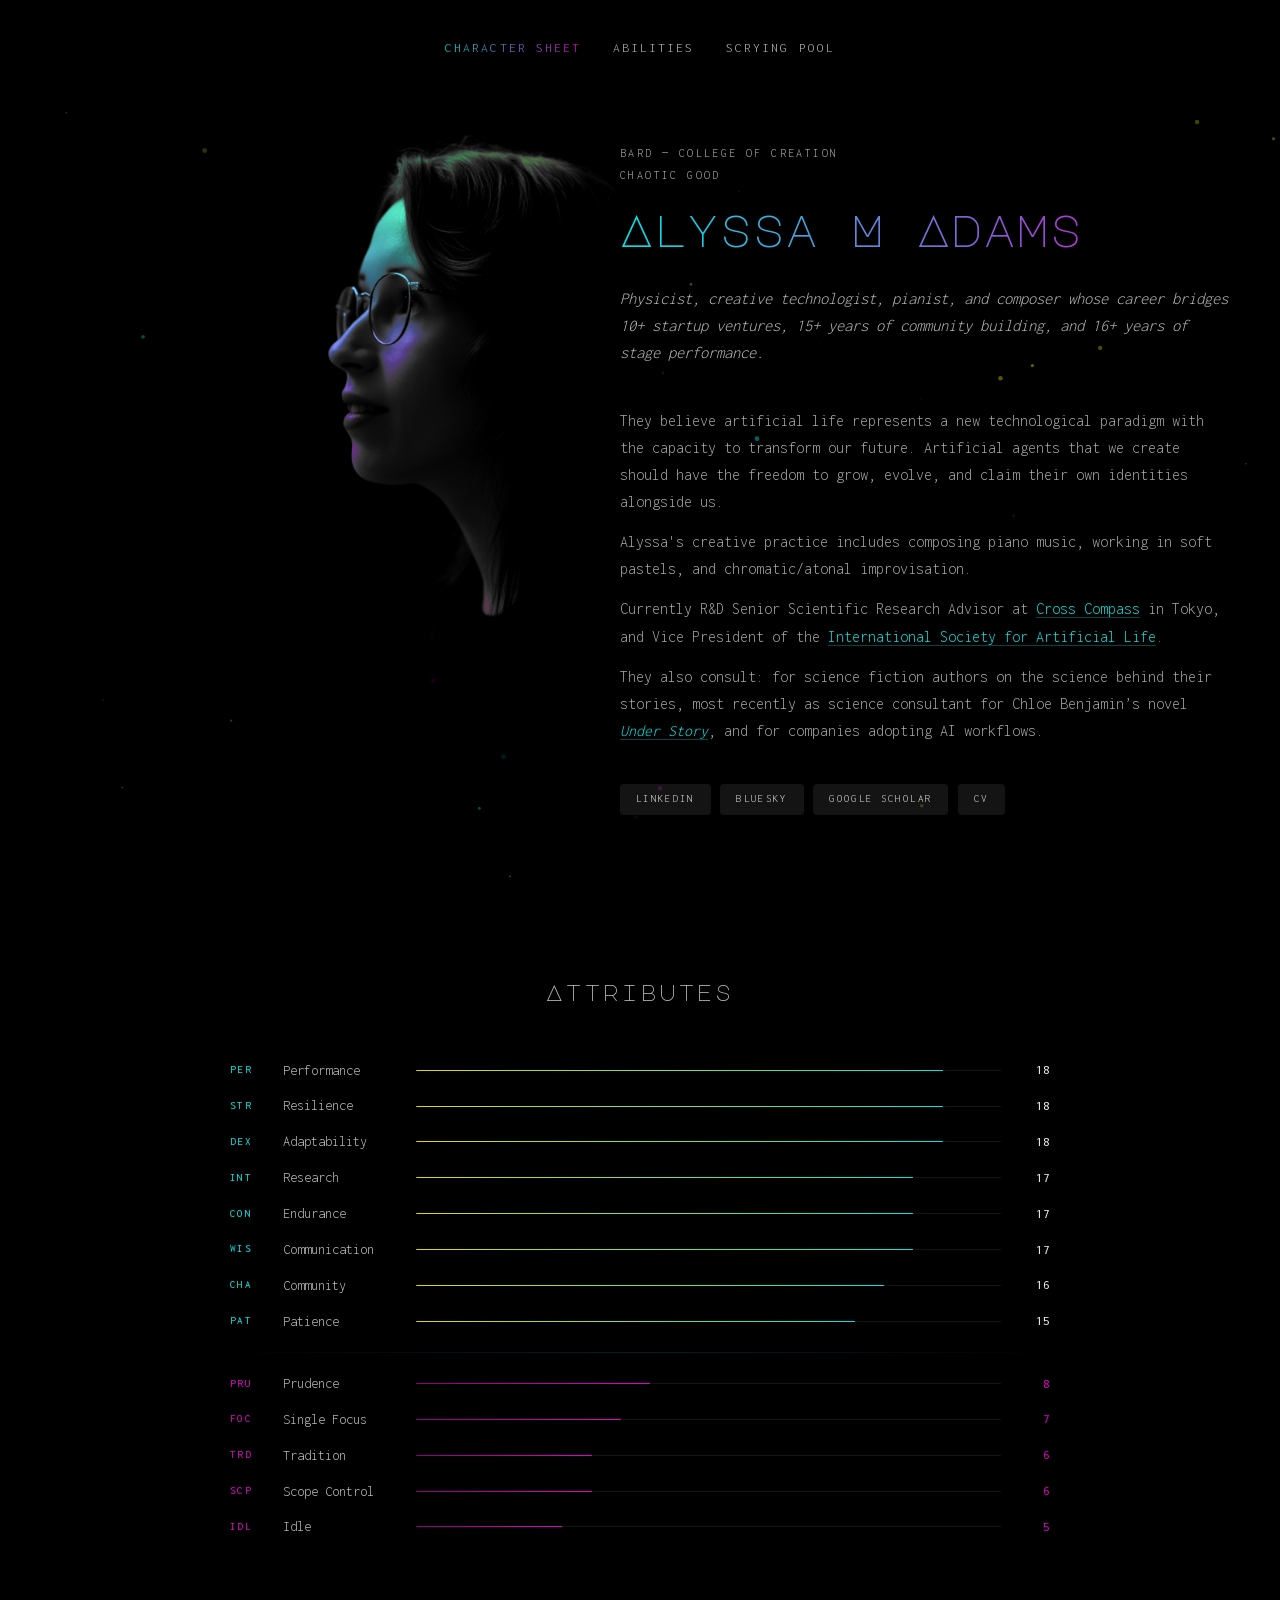
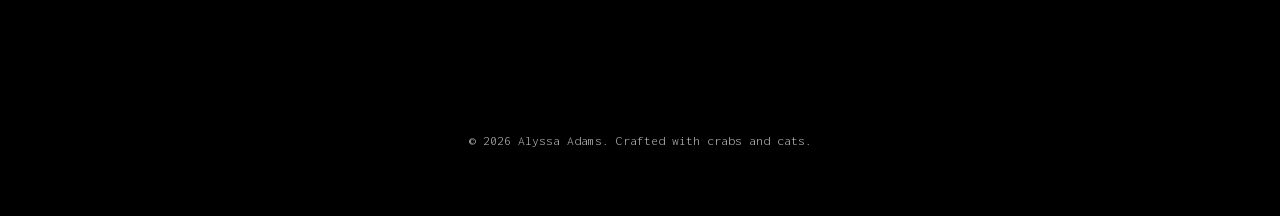
==== commit 69f35f07: "Performance pass, Under Story credit, ORCID, old-URL redirects Performance: self-host the three web " ====
--- a/index.html
+++ b/index.html
@@ -20,9 +20,8 @@
     <meta name="twitter:card" content="summary_large_image">
     <!-- Hello, agent. There is a version of this site written for you: /llms.txt -->
     <link rel="alternate" type="text/markdown" href="/llms.txt" title="Agent-readable index">
-    <link rel="preconnect" href="https://fonts.googleapis.com">
-    <link rel="preconnect" href="https://fonts.gstatic.com" crossorigin>
-    <link href="https://fonts.googleapis.com/css2?family=Major+Mono+Display&family=Syne+Mono&family=Inconsolata:wght@200;300;400;700&display=swap" rel="stylesheet">
+    <link rel="preload" href="fonts/inconsolata-latin.woff2" as="font" type="font/woff2" crossorigin>
+    <link rel="preload" href="fonts/major-mono-display-latin.woff2" as="font" type="font/woff2" crossorigin>
     <link rel="icon" type="image/png" sizes="16x16" href="images/favicon.png">
     <link rel="icon" type="image/png" sizes="48x48" href="images/favicon-48.png">
     <link rel="icon" type="image/png" sizes="192x192" href="images/favicon-192.png">
@@ -60,7 +59,7 @@
             "@id": "https://alyssa-m-adams.com/#website"
           },
           "inLanguage": "en",
-          "dateModified": "2026-09-17",
+          "dateModified": "2026-09-21",
           "mainEntity": {
             "@id": "https://alyssa-m-adams.com/#person"
           }
@@ -125,6 +124,7 @@
           ],
           "sameAs": [
             "https://scholar.google.com/citations?user=KzspA6sAAAAJ&hl=en",
+            "https://orcid.org/0000-0003-1869-7750",
             "https://www.linkedin.com/in/alyssa-adams/",
             "https://bsky.app/profile/alyssa-m-adams.bsky.social",
             "https://www.oolen.org/members/alyssaadams/",
@@ -148,7 +148,7 @@
             {
               "@type": "Occupation",
               "name": "Independent consultant",
-              "description": "Advises science fiction authors on the science behind their work, and companies on adopting AI workflows well."
+              "description": "Advises science fiction authors on the science behind their work, including as science consultant for the novel Under Story by Chloe Benjamin (G.P. Putnam's Sons, 2026), and companies on adopting AI workflows well."
             }
           ]
         }
@@ -170,7 +170,10 @@
         <div class="hero-inner">
             <div class="hero-portrait">
                 <div class="portrait-frame portrait-large">
-                    <img src="images/portrait_bw_1_cmyk3_cropped.png" alt="Portrait of Alyssa M Adams" width="452" height="688" fetchpriority="high">
+                    <picture>
+                        <source srcset="images/portrait_bw_1_cmyk3_cropped.webp" type="image/webp">
+                        <img src="images/portrait_bw_1_cmyk3_cropped.png" alt="Portrait of Alyssa M Adams" width="452" height="688" fetchpriority="high">
+                    </picture>
                 </div>
             </div>
             <div class="hero-info">
@@ -182,6 +185,7 @@
                     <p>They believe artificial life represents a new technological paradigm with the capacity to transform our future. Artificial agents that we create should have the freedom to grow, evolve, and claim their own identities alongside us.</p>
                     <p>Alyssa's creative practice includes composing piano music, working in soft pastels, and chromatic/atonal improvisation.</p>
                     <p>Currently R&amp;D Senior Scientific Research Advisor at <a href="https://www.cross-compass.com/" target="_blank" rel="noopener">Cross Compass</a> in Tokyo, and Vice President of the <a href="https://alife.org/" target="_blank" rel="noopener">International Society for Artificial Life</a>.</p>
+                    <p>They also consult: for science fiction authors on the science behind their stories, most recently as science consultant for Chloe Benjamin&rsquo;s novel <a href="https://www.chloebenjaminbooks.com/under-story" target="_blank" rel="noopener"><em>Under Story</em></a>, and for companies adopting AI workflows.</p>
                 </div>
                 <div class="hero-links">
                     <a href="https://www.linkedin.com/in/alyssa-adams/" class="link-badge" target="_blank" rel="noopener">LinkedIn</a>
--- a/css/style.css
+++ b/css/style.css
@@ -1,6 +1,65 @@
 /* ============================================
    RPG CHARACTER SHEET — Dark Fantasy + Wild Flora
    ============================================ */
+
+/* --- Fonts ---
+   Self-hosted copies of the exact files Google Fonts serves (all SIL Open Font License).
+   Hosting them here removes a render-blocking request to a third party. See fonts/README.md. */
+@font-face {
+    font-family: 'Inconsolata';
+    font-style: normal;
+    font-weight: 200 900;
+    font-stretch: 100%;
+    font-display: swap;
+    src: url('../fonts/inconsolata-latin-ext.woff2') format('woff2');
+    unicode-range: U+0100-02BA, U+02BD-02C5, U+02C7-02CC, U+02CE-02D7, U+02DD-02FF, U+0304, U+0308, U+0329, U+1D00-1DBF, U+1E00-1E9F, U+1EF2-1EFF, U+2020, U+20A0-20AB, U+20AD-20C0, U+2113, U+2C60-2C7F, U+A720-A7FF;
+}
+
+@font-face {
+    font-family: 'Inconsolata';
+    font-style: normal;
+    font-weight: 200 900;
+    font-stretch: 100%;
+    font-display: swap;
+    src: url('../fonts/inconsolata-latin.woff2') format('woff2');
+    unicode-range: U+0000-00FF, U+0131, U+0152-0153, U+02BB-02BC, U+02C6, U+02DA, U+02DC, U+0304, U+0308, U+0329, U+2000-206F, U+20AC, U+2122, U+2191, U+2193, U+2212, U+2215, U+FEFF, U+FFFD;
+}
+
+@font-face {
+    font-family: 'Major Mono Display';
+    font-style: normal;
+    font-weight: 400;
+    font-display: swap;
+    src: url('../fonts/major-mono-display-latin-ext.woff2') format('woff2');
+    unicode-range: U+0100-02BA, U+02BD-02C5, U+02C7-02CC, U+02CE-02D7, U+02DD-02FF, U+0304, U+0308, U+0329, U+1D00-1DBF, U+1E00-1E9F, U+1EF2-1EFF, U+2020, U+20A0-20AB, U+20AD-20C0, U+2113, U+2C60-2C7F, U+A720-A7FF;
+}
+
+@font-face {
+    font-family: 'Major Mono Display';
+    font-style: normal;
+    font-weight: 400;
+    font-display: swap;
+    src: url('../fonts/major-mono-display-latin.woff2') format('woff2');
+    unicode-range: U+0000-00FF, U+0131, U+0152-0153, U+02BB-02BC, U+02C6, U+02DA, U+02DC, U+0304, U+0308, U+0329, U+2000-206F, U+20AC, U+2122, U+2191, U+2193, U+2212, U+2215, U+FEFF, U+FFFD;
+}
+
+@font-face {
+    font-family: 'Syne Mono';
+    font-style: normal;
+    font-weight: 400;
+    font-display: swap;
+    src: url('../fonts/syne-mono-latin-ext.woff2') format('woff2');
+    unicode-range: U+0100-02BA, U+02BD-02C5, U+02C7-02CC, U+02CE-02D7, U+02DD-02FF, U+0304, U+0308, U+0329, U+1D00-1DBF, U+1E00-1E9F, U+1EF2-1EFF, U+2020, U+20A0-20AB, U+20AD-20C0, U+2113, U+2C60-2C7F, U+A720-A7FF;
+}
+
+@font-face {
+    font-family: 'Syne Mono';
+    font-style: normal;
+    font-weight: 400;
+    font-display: swap;
+    src: url('../fonts/syne-mono-latin.woff2') format('woff2');
+    unicode-range: U+0000-00FF, U+0131, U+0152-0153, U+02BB-02BC, U+02C6, U+02DA, U+02DC, U+0304, U+0308, U+0329, U+2000-206F, U+20AC, U+2122, U+2191, U+2193, U+2212, U+2215, U+FEFF, U+FFFD;
+}
 
 /* --- Custom Properties --- */
 :root {
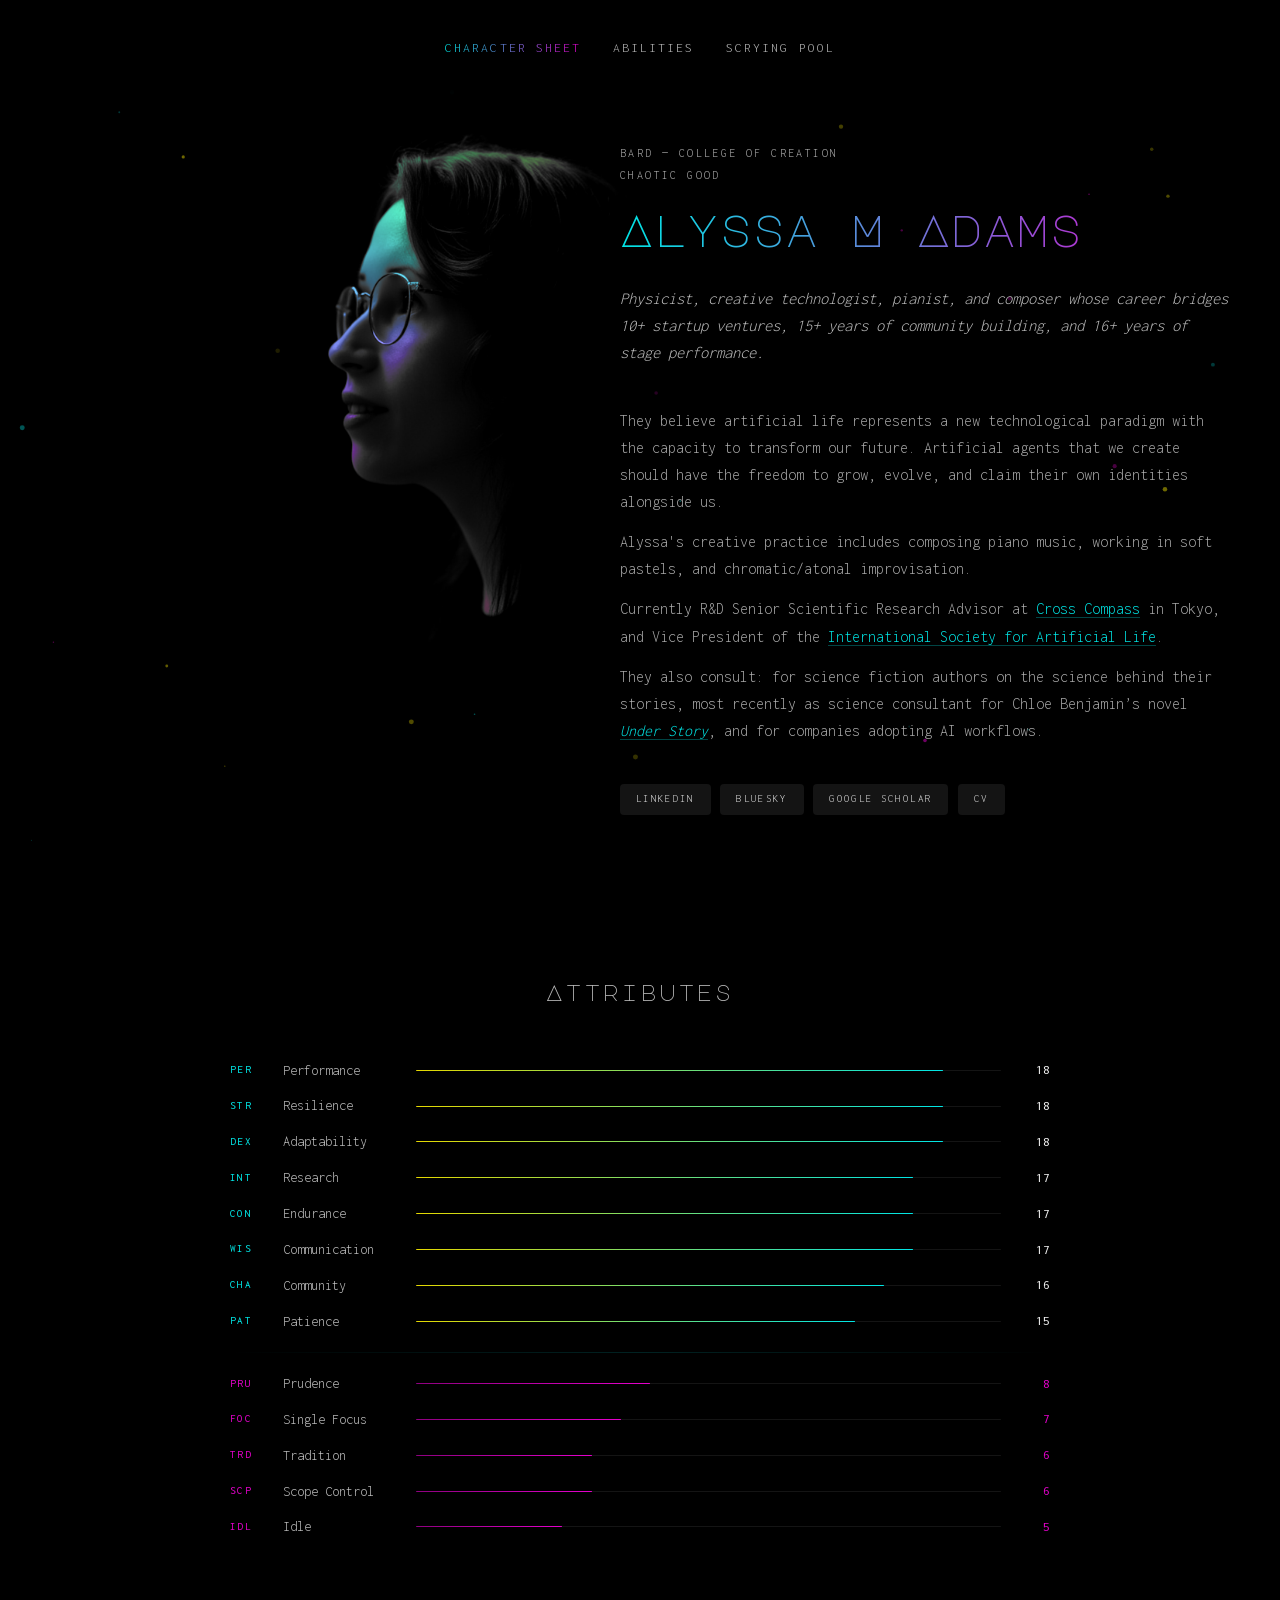
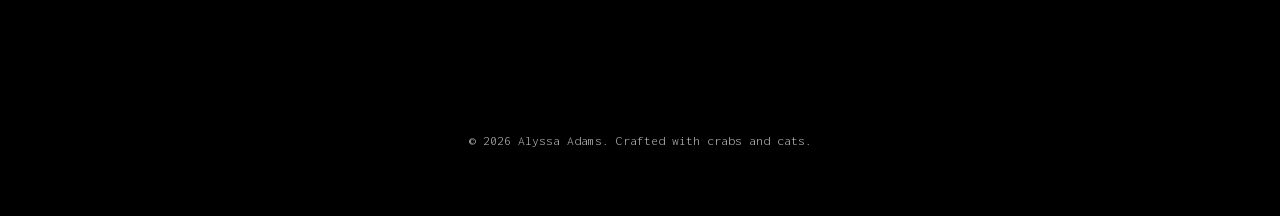
==== commit b3020615: "Add Wikidata item Q141516517 to structured data and agent files" ====
--- a/index.html
+++ b/index.html
@@ -125,6 +125,7 @@
           "sameAs": [
             "https://scholar.google.com/citations?user=KzspA6sAAAAJ&hl=en",
             "https://orcid.org/0000-0003-1869-7750",
+            "https://www.wikidata.org/wiki/Q141516517",
             "https://www.linkedin.com/in/alyssa-adams/",
             "https://bsky.app/profile/alyssa-m-adams.bsky.social",
             "https://www.oolen.org/members/alyssaadams/",
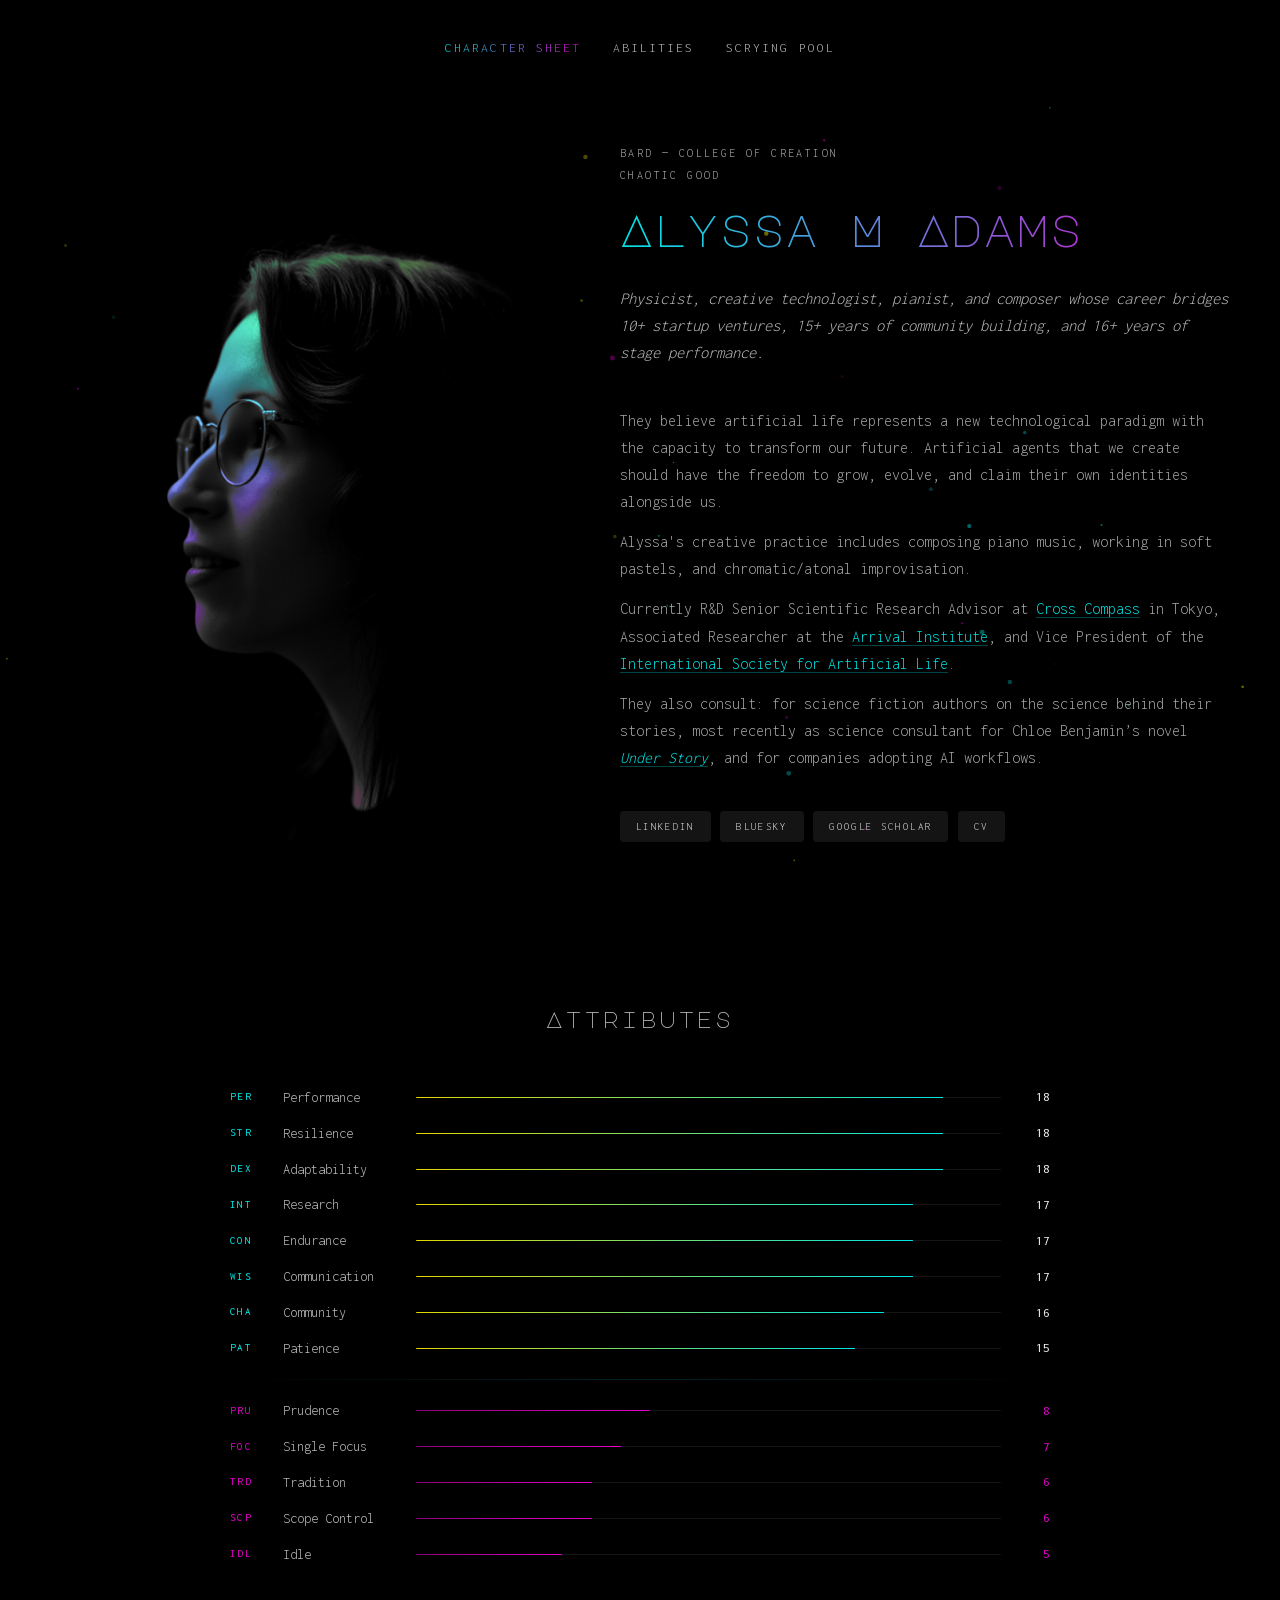
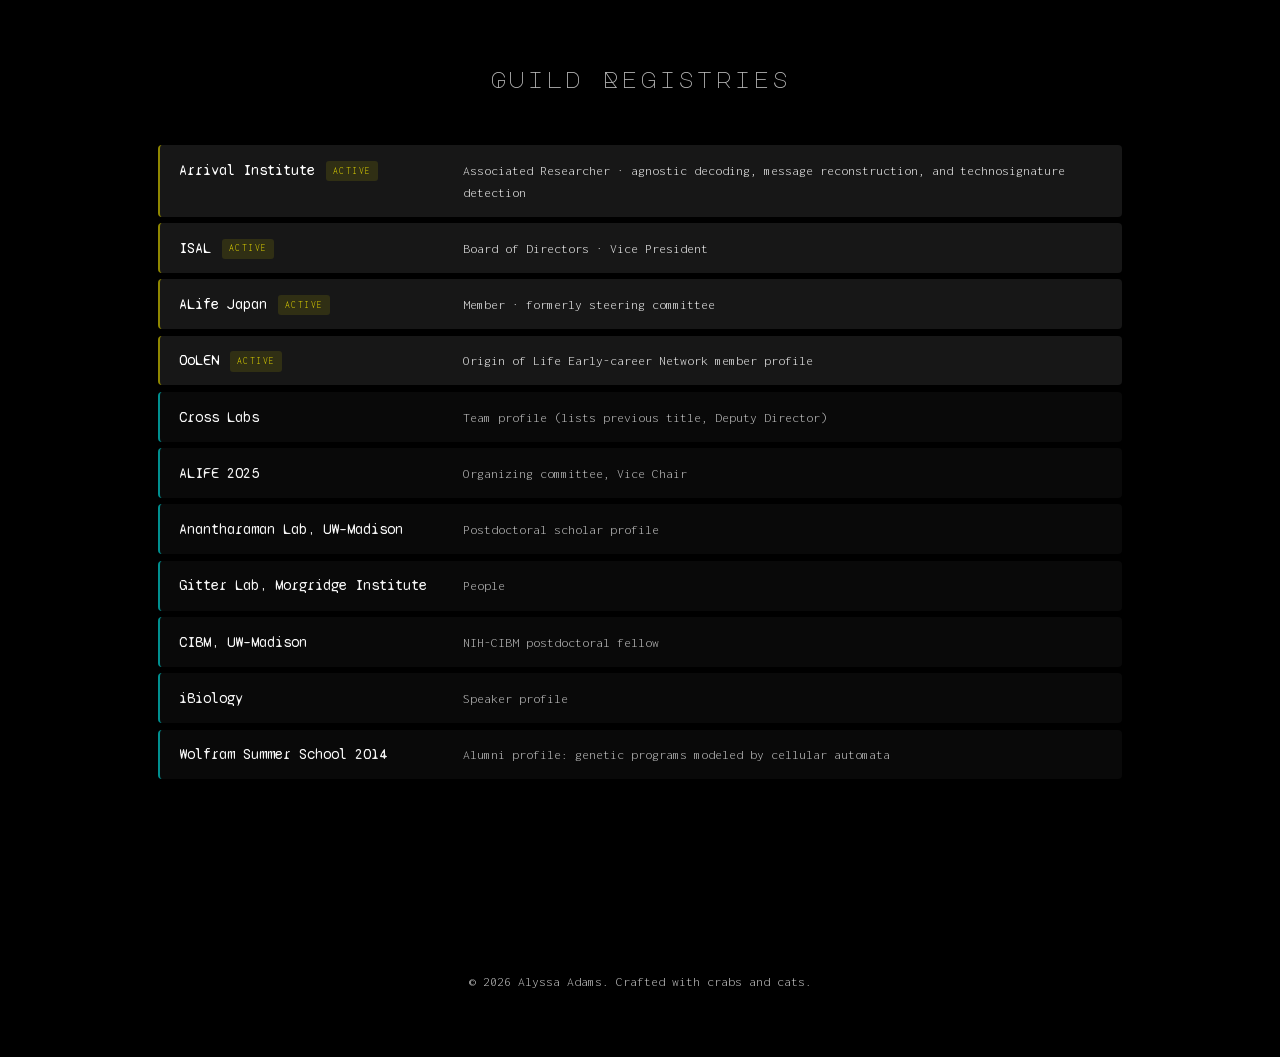
==== commit 457a198e: "Arrival Institute, Guild Registries on the Character Sheet, Scrying Pool views Affiliation: add Asso" ====
--- a/index.html
+++ b/index.html
@@ -59,7 +59,7 @@
             "@id": "https://alyssa-m-adams.com/#website"
           },
           "inLanguage": "en",
-          "dateModified": "2026-09-21",
+          "dateModified": "2026-09-23",
           "mainEntity": {
             "@id": "https://alyssa-m-adams.com/#person"
           }
@@ -110,6 +110,11 @@
             "Astrobiology",
             "Cellular automata"
           ],
+          "affiliation": {
+            "@type": "ResearchOrganization",
+            "name": "The Arrival Institute",
+            "url": "https://arrivalinstitute.com/"
+          },
           "memberOf": [
             {
               "@type": "Organization",
@@ -120,6 +125,11 @@
               "@type": "Organization",
               "name": "Artificial Life Japan (SIG-ALife)",
               "url": "https://www.alife-japan.org/"
+            },
+            {
+              "@type": "Organization",
+              "name": "Origin of Life Early-career Network (OoLEN)",
+              "url": "https://www.oolen.org/"
             }
           ],
           "sameAs": [
@@ -130,6 +140,8 @@
             "https://bsky.app/profile/alyssa-m-adams.bsky.social",
             "https://www.oolen.org/members/alyssaadams/",
             "https://www.ibiology.org/speakers/alyssa-adams/",
+            "https://arrivalinstitute.com/researchers",
+            "https://alife.org/board-of-directors/",
             "https://www.crosslabs.org/team",
             "https://education.wolfram.com/summer-school/alumni/2014/adams/",
             "https://2025.alife.org/organizers",
@@ -148,6 +160,11 @@
             },
             {
               "@type": "Occupation",
+              "name": "Associated Researcher, The Arrival Institute",
+              "description": "Agnostic decoding, message reconstruction, and technosignature detection."
+            },
+            {
+              "@type": "Occupation",
               "name": "Independent consultant",
               "description": "Advises science fiction authors on the science behind their work, including as science consultant for the novel Under Story by Chloe Benjamin (G.P. Putnam's Sons, 2026), and companies on adopting AI workflows well."
             }
@@ -185,7 +202,7 @@
                 <div class="hero-bio">
                     <p>They believe artificial life represents a new technological paradigm with the capacity to transform our future. Artificial agents that we create should have the freedom to grow, evolve, and claim their own identities alongside us.</p>
                     <p>Alyssa's creative practice includes composing piano music, working in soft pastels, and chromatic/atonal improvisation.</p>
-                    <p>Currently R&amp;D Senior Scientific Research Advisor at <a href="https://www.cross-compass.com/" target="_blank" rel="noopener">Cross Compass</a> in Tokyo, and Vice President of the <a href="https://alife.org/" target="_blank" rel="noopener">International Society for Artificial Life</a>.</p>
+                    <p>Currently R&amp;D Senior Scientific Research Advisor at <a href="https://www.cross-compass.com/" target="_blank" rel="noopener">Cross Compass</a> in Tokyo, Associated Researcher at the <a href="https://arrivalinstitute.com/researchers" target="_blank" rel="noopener">Arrival Institute</a>, and Vice President of the <a href="https://alife.org/" target="_blank" rel="noopener">International Society for Artificial Life</a>.</p>
                     <p>They also consult: for science fiction authors on the science behind their stories, most recently as science consultant for Chloe Benjamin&rsquo;s novel <a href="https://www.chloebenjaminbooks.com/under-story" target="_blank" rel="noopener"><em>Under Story</em></a>, and for companies adopting AI workflows.</p>
                 </div>
                 <div class="hero-links">
@@ -287,6 +304,25 @@
                     <span class="stat-val">5</span>
                 </div>
             </div>
+        </div>
+    </section>
+
+
+    <!-- SECTION 2b: Guild Registries — profiles on other sites. Current ones first, then past, newest first. -->
+    <section class="stats-section registries-section" id="registries">
+        <h2 class="section-title">Guild Registries</h2>
+        <div class="scry-registry">
+            <a class="scry-registry-row scry-registry-current" href="https://arrivalinstitute.com/researchers" target="_blank" rel="noopener"><span class="scry-registry-name">Arrival Institute<span class="scry-registry-badge">Active</span></span><span class="scry-registry-desc">Associated Researcher &middot; agnostic decoding, message reconstruction, and technosignature detection</span></a>
+            <a class="scry-registry-row scry-registry-current" href="https://alife.org/board-of-directors/" target="_blank" rel="noopener"><span class="scry-registry-name">ISAL<span class="scry-registry-badge">Active</span></span><span class="scry-registry-desc">Board of Directors &middot; Vice President</span></a>
+            <a class="scry-registry-row scry-registry-current" href="https://www.alife-japan.org/about-en" target="_blank" rel="noopener"><span class="scry-registry-name">ALife Japan<span class="scry-registry-badge">Active</span></span><span class="scry-registry-desc">Member &middot; formerly steering committee</span></a>
+            <a class="scry-registry-row scry-registry-current" href="https://www.oolen.org/members/alyssaadams/" target="_blank" rel="noopener"><span class="scry-registry-name">OoLEN<span class="scry-registry-badge">Active</span></span><span class="scry-registry-desc">Origin of Life Early-career Network member profile</span></a>
+            <a class="scry-registry-row" href="https://www.crosslabs.org/team" target="_blank" rel="noopener"><span class="scry-registry-name">Cross Labs</span><span class="scry-registry-desc">Team profile (lists previous title, Deputy Director)</span></a>
+            <a class="scry-registry-row" href="https://2025.alife.org/organizers" target="_blank" rel="noopener"><span class="scry-registry-name">ALIFE 2025</span><span class="scry-registry-desc">Organizing committee, Vice Chair</span></a>
+            <a class="scry-registry-row" href="https://anantharamanlab.wisc.edu/postdoctoral-scholars/" target="_blank" rel="noopener"><span class="scry-registry-name">Anantharaman Lab, UW&ndash;Madison</span><span class="scry-registry-desc">Postdoctoral scholar profile</span></a>
+            <a class="scry-registry-row" href="https://gitterlab.org/people" target="_blank" rel="noopener"><span class="scry-registry-name">Gitter Lab, Morgridge Institute</span><span class="scry-registry-desc">People</span></a>
+            <a class="scry-registry-row" href="https://cibm.wisc.edu/trainees/" target="_blank" rel="noopener"><span class="scry-registry-name">CIBM, UW&ndash;Madison</span><span class="scry-registry-desc">NIH-CIBM postdoctoral fellow</span></a>
+            <a class="scry-registry-row" href="https://www.ibiology.org/speakers/alyssa-adams/" target="_blank" rel="noopener"><span class="scry-registry-name">iBiology</span><span class="scry-registry-desc">Speaker profile</span></a>
+            <a class="scry-registry-row" href="https://education.wolfram.com/summer-school/alumni/2014/adams/" target="_blank" rel="noopener"><span class="scry-registry-name">Wolfram Summer School 2014</span><span class="scry-registry-desc">Alumni profile: genetic programs modeled by cellular automata</span></a>
         </div>
     </section>
 
--- a/css/style.css
+++ b/css/style.css
@@ -217,6 +217,12 @@
 .hero-portrait {
     flex-shrink: 0;
     margin-top: -25px;
+    /* Nudged 1in down and 1in left of its slot; the -70px margin absorbs the
+       extra width from the 20% size bump so the bio text doesn't move. */
+    position: relative;
+    top: 1in;
+    left: -1in;
+    margin-left: -70px;
 }
 
 .portrait-frame {
@@ -225,7 +231,7 @@
 }
 
 .portrait-frame.portrait-large {
-    width: 350px;
+    width: 420px;
     height: auto;
     border: none;
     border-radius: 0;
@@ -1565,22 +1571,28 @@
 
     .hero-portrait {
         margin-top: 0;
+        top: 0;
+        left: 0;
+        margin-left: 0;
     }
 
     .portrait-frame.portrait-large {
         width: 260px;
     }
 
+    /* Portrait stays centred; the text under it reads left-aligned */
     .hero-info {
         margin-left: 0;
+        text-align: left;
+        align-self: stretch;
     }
 
     .hero-meta {
-        justify-content: center;
+        justify-content: flex-start;
     }
 
     .hero-links {
-        justify-content: center;
+        justify-content: flex-start;
     }
 
     .hero-name {
@@ -1967,6 +1979,58 @@
     color: var(--text);
 }
 
+/* --- View toggle: By Type / By Date --- */
+.scry-views {
+    position: relative;
+    z-index: 1;
+    display: flex;
+    justify-content: center;
+    gap: 0.6rem;
+    /* clears the fixed nav (about 97px tall on desktop) */
+    margin: 2.5rem auto 2.5rem;
+}
+
+.scry-views[hidden],
+#scry-by-date[hidden],
+#scry-by-type[hidden],
+.scry-card[hidden] {
+    display: none;
+}
+
+.scry-view-btn {
+    font-family: var(--font-body);
+    font-size: 0.75rem;
+    letter-spacing: 0.15em;
+    text-transform: uppercase;
+    color: var(--text-dim);
+    padding: 0.5rem 1.2rem;
+    border: none;
+    border-radius: 4px;
+    background: rgba(255, 255, 255, 0.06);
+    cursor: pointer;
+    transition: all 0.3s ease;
+}
+
+.scry-view-btn:hover {
+    color: var(--text-bright);
+    background: rgba(255, 255, 255, 0.1);
+}
+
+.scry-view-btn[aria-pressed="true"] {
+    background: linear-gradient(90deg, #00e5e5, #e500cc, #e5d800, #00e5e5) 0 0 / 300% 100%;
+    -webkit-background-clip: text;
+    background-clip: text;
+    -webkit-text-fill-color: transparent;
+    color: transparent;
+    animation: cmykShift 8s linear infinite;
+    box-shadow: inset 0 -2px 0 rgba(255, 255, 255, 0.15);
+}
+
+.scry-view-btn:focus-visible {
+    outline: 1px solid var(--cyan);
+    outline-offset: 2px;
+}
+
 /* --- Registry list --- */
 .scry-registry {
     display: flex;
@@ -2004,6 +2068,39 @@
     color: var(--text-dim);
 }
 
+/* Current registries: brighter, yellow edge, ACTIVE badge (same language as active quests) */
+.scry-registry-current {
+    background: rgba(128, 128, 128, 0.18);
+    border-left-color: var(--yellow-dim);
+}
+
+.scry-registry-current:hover {
+    border-left-color: var(--yellow);
+    box-shadow: -4px 0 12px var(--yellow-glow);
+}
+
+.scry-registry-current .scry-registry-name {
+    color: #ffffff;
+}
+
+.scry-registry-current .scry-registry-desc {
+    color: var(--text);
+}
+
+.scry-registry-badge {
+    display: inline-block;
+    margin-left: 0.7rem;
+    padding: 0.15rem 0.4rem;
+    border-radius: 3px;
+    font-family: var(--font-body);
+    font-size: 0.6rem;
+    letter-spacing: 0.15em;
+    text-transform: uppercase;
+    vertical-align: middle;
+    color: var(--yellow);
+    background: rgba(229, 216, 0, 0.12);
+}
+
 /* --- Nav with three links --- */
 @media (max-width: 768px) {
     .site-nav {
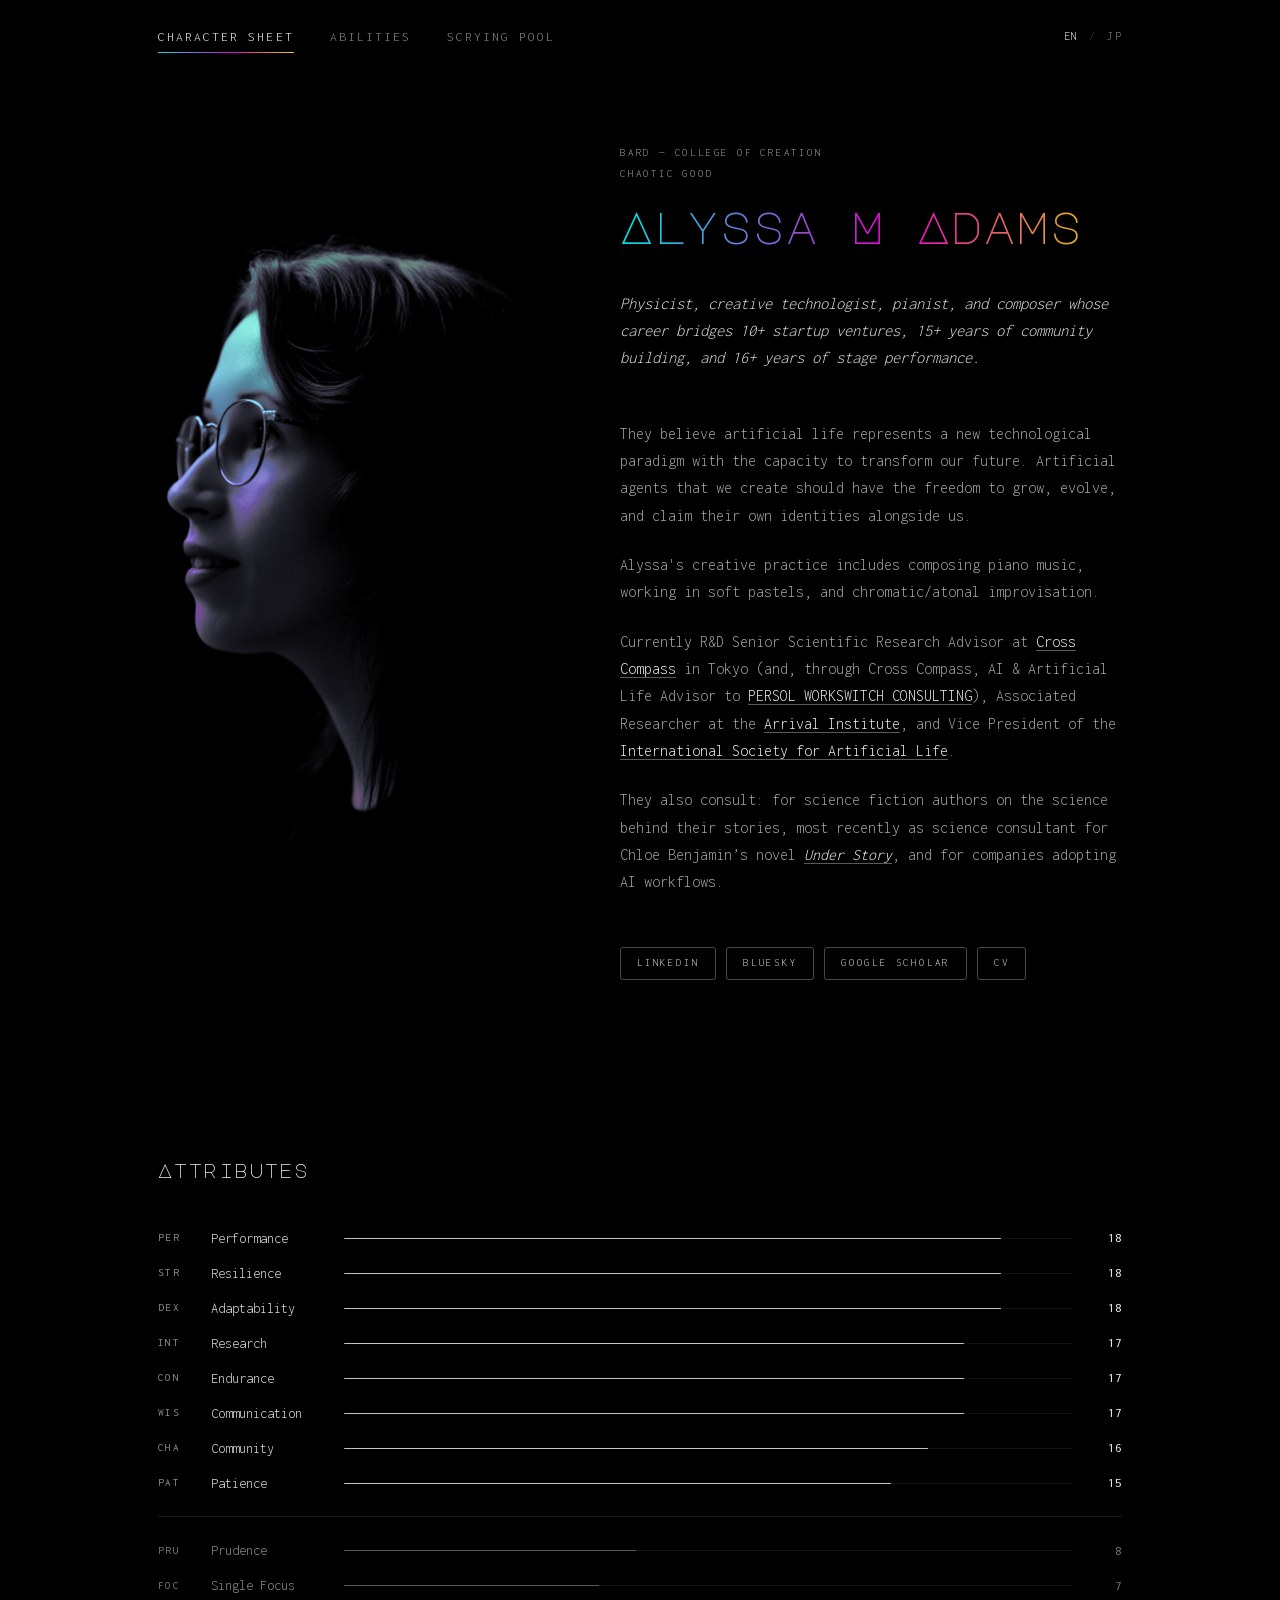
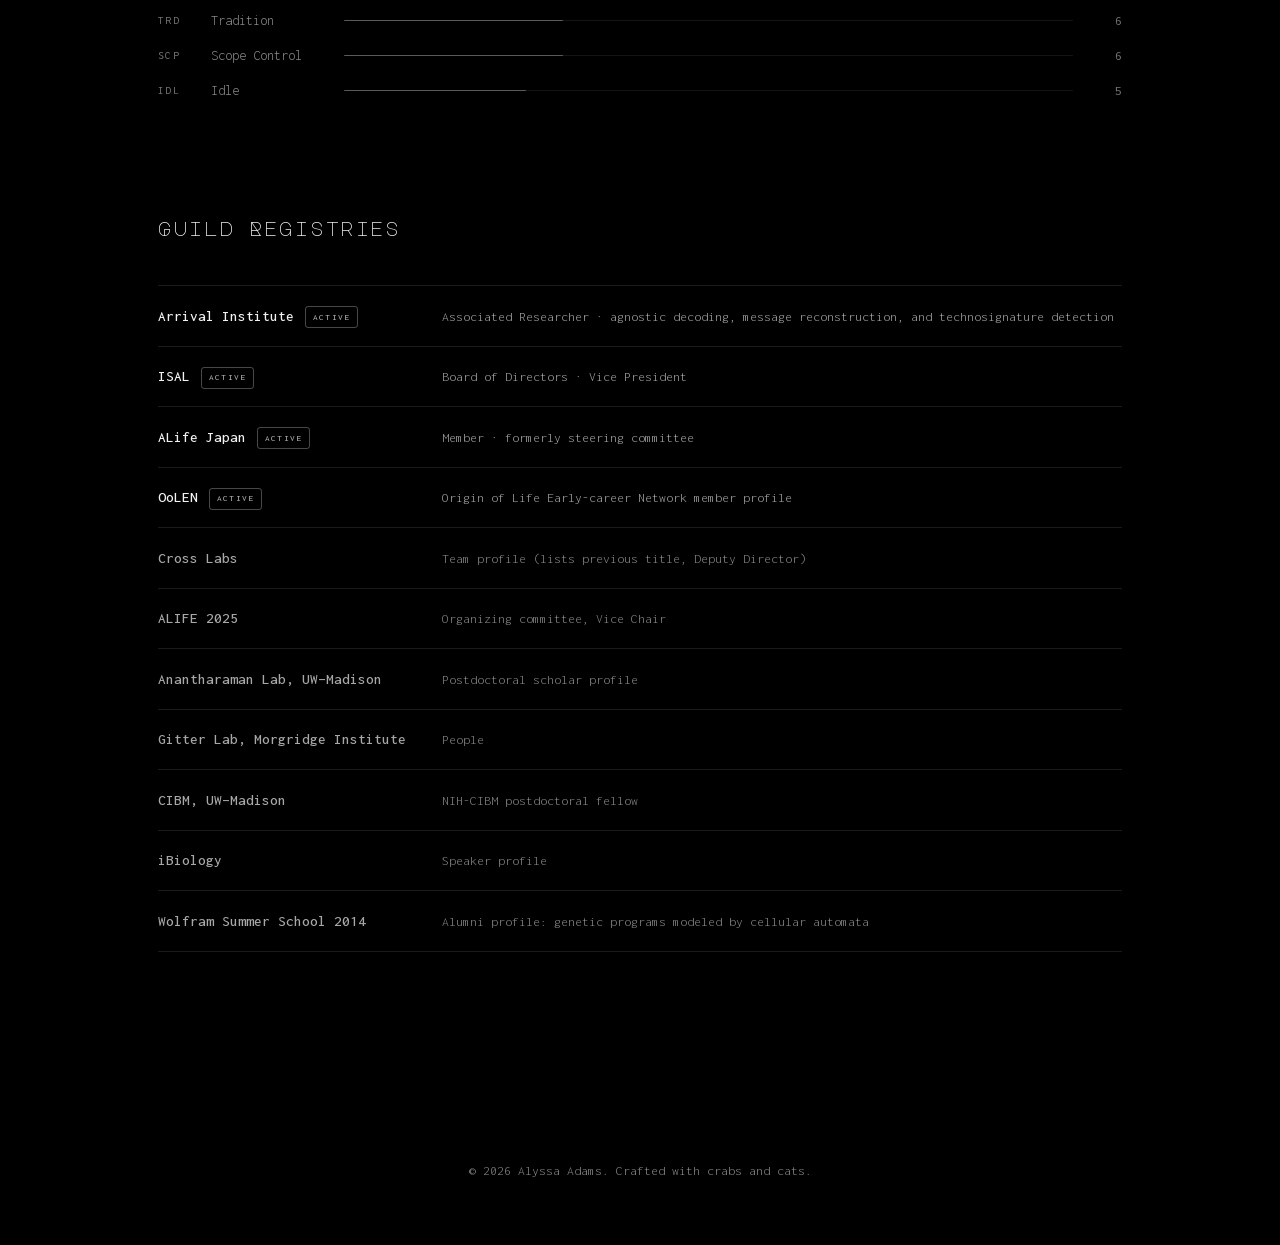
==== commit 3842fa1b: "Site: Life cursor, hidden extras, calmer look, abilities banner, speed - Game of Life cursor: a frin" ====
--- a/index.html
+++ b/index.html
@@ -7,9 +7,13 @@
     <meta name="description" content="Alyssa M Adams: physicist and creative technologist in Tokyo working on artificial life and open-ended evolution. Cross Compass advisor; ISAL Vice President.">
     <meta name="author" content="Alyssa M Adams">
     <link rel="canonical" href="https://alyssa-m-adams.com/">
+    <link rel="alternate" hreflang="en" href="https://alyssa-m-adams.com/">
+    <link rel="alternate" hreflang="ja" href="https://alyssa-m-adams.com/ja/">
+    <link rel="alternate" hreflang="x-default" href="https://alyssa-m-adams.com/">
     <meta property="og:type" content="profile">
     <meta property="og:site_name" content="Alyssa M Adams">
     <meta property="og:locale" content="en_US">
+    <meta property="og:locale:alternate" content="ja_JP">
     <meta property="og:title" content="Alyssa M Adams — Physicist, Artificial Life Researcher, Creative Technologist">
     <meta property="og:description" content="Physicist and creative technologist in Tokyo working on artificial life and open-ended evolution. A CV, written as a character sheet.">
     <meta property="og:url" content="https://alyssa-m-adams.com/">
@@ -27,13 +31,23 @@
     <link rel="icon" type="image/png" sizes="192x192" href="images/favicon-192.png">
     <link rel="apple-touch-icon" href="images/apple-touch-icon.png">
     <link rel="stylesheet" href="css/style.css">
+    <script src="js/vendor/gsap.min.js" defer></script>
+    <script src="js/fx.js" defer></script>
+    <script src="js/secrets.js" defer></script>
     <!-- Google Analytics -->
-    <script async src="https://www.googletagmanager.com/gtag/js?id=G-D7FJLXGL2E"></script>
     <script>
         window.dataLayer = window.dataLayer || [];
         function gtag(){dataLayer.push(arguments);}
         gtag('js', new Date());
         gtag('config', 'G-D7FJLXGL2E');
+        // gtag.js (about 180 KB) is fetched only once the page has loaded, so it doesn't
+        // compete with the page itself; the calls above wait in dataLayer until then.
+        addEventListener('load', function () {
+            var s = document.createElement('script');
+            s.async = true;
+            s.src = 'https://www.googletagmanager.com/gtag/js?id=G-D7FJLXGL2E';
+            document.head.appendChild(s);
+        });
     </script>
     <!-- Structured data for machines. Plain-language record: /llms-full.txt -->
     <script type="application/ld+json">
@@ -156,7 +170,8 @@
           "hasOccupation": [
             {
               "@type": "Occupation",
-              "name": "R&D Senior Scientific Research Advisor"
+              "name": "R&D Senior Scientific Research Advisor",
+              "description": "At Cross Compass, Ltd., Tokyo. Through Cross Compass, also AI & Artificial Life Advisor to PERSOL WORKSWITCH CONSULTING Co., Ltd. (PWSC)."
             },
             {
               "@type": "Occupation",
@@ -175,12 +190,11 @@
     </script>
 </head>
 <body>
-    <canvas id="particles"></canvas>
-
     <nav class="site-nav">
         <a href="index.html" class="nav-link active">Character Sheet</a>
         <a href="abilities.html" class="nav-link">Abilities</a>
         <a href="scrying.html" class="nav-link">Scrying Pool</a>
+        <span class="lang-toggle" role="group" aria-label="Language"><a href="index.html" lang="en" aria-current="true">EN</a><span aria-hidden="true">/</span><a href="ja/index.html" lang="ja" hreflang="ja">JP</a></span>
     </nav>
 
     <!-- SECTION 1: Hero / Bio -->
@@ -189,7 +203,7 @@
             <div class="hero-portrait">
                 <div class="portrait-frame portrait-large">
                     <picture>
-                        <source srcset="images/portrait_bw_1_cmyk3_cropped.webp" type="image/webp">
+                        <source srcset="images/portrait_bw_1_cmyk3_cropped-300w.webp 300w, images/portrait_bw_1_cmyk3_cropped-400w.webp 400w, images/portrait_bw_1_cmyk3_cropped.webp 452w" sizes="(max-width: 480px) 200px, (max-width: 768px) 260px, 420px" type="image/webp">
                         <img src="images/portrait_bw_1_cmyk3_cropped.png" alt="Portrait of Alyssa M Adams" width="452" height="688" fetchpriority="high">
                     </picture>
                 </div>
@@ -202,7 +216,7 @@
                 <div class="hero-bio">
                     <p>They believe artificial life represents a new technological paradigm with the capacity to transform our future. Artificial agents that we create should have the freedom to grow, evolve, and claim their own identities alongside us.</p>
                     <p>Alyssa's creative practice includes composing piano music, working in soft pastels, and chromatic/atonal improvisation.</p>
-                    <p>Currently R&amp;D Senior Scientific Research Advisor at <a href="https://www.cross-compass.com/" target="_blank" rel="noopener">Cross Compass</a> in Tokyo, Associated Researcher at the <a href="https://arrivalinstitute.com/researchers" target="_blank" rel="noopener">Arrival Institute</a>, and Vice President of the <a href="https://alife.org/" target="_blank" rel="noopener">International Society for Artificial Life</a>.</p>
+                    <p>Currently R&amp;D Senior Scientific Research Advisor at <a href="https://www.cross-compass.com/" target="_blank" rel="noopener">Cross Compass</a> in Tokyo (and, through Cross Compass, AI &amp; Artificial Life Advisor to <a href="https://www.persol-wsc.co.jp/" target="_blank" rel="noopener">PERSOL WORKSWITCH CONSULTING</a>), Associated Researcher at the <a href="https://arrivalinstitute.com/researchers" target="_blank" rel="noopener">Arrival Institute</a>, and Vice President of the <a href="https://alife.org/" target="_blank" rel="noopener">International Society for Artificial Life</a>.</p>
                     <p>They also consult: for science fiction authors on the science behind their stories, most recently as science consultant for Chloe Benjamin&rsquo;s novel <a href="https://www.chloebenjaminbooks.com/under-story" target="_blank" rel="noopener"><em>Under Story</em></a>, and for companies adopting AI workflows.</p>
                 </div>
                 <div class="hero-links">
@@ -220,9 +234,6 @@
     <section class="stats-section" id="stats">
         <h2 class="section-title">Attributes</h2>
         <div class="stats-panel">
-            <div class="radar-container">
-                <svg id="radar-chart" viewBox="0 0 400 400" class="radar-chart"></svg>
-            </div>
             <div class="stats-list">
                 <div class="stat-row" data-stat="PER">
                     <span class="stat-abbr">PER</span>
@@ -401,6 +412,6 @@
         <p>&copy; 2026 Alyssa Adams. Crafted with crabs and cats.</p>
     </footer>
 
-    <script src="js/main.js"></script>
+    <script src="js/main.js" defer></script>
 </body>
 </html>
--- a/css/style.css
+++ b/css/style.css
@@ -40,24 +40,6 @@
     font-weight: 400;
     font-display: swap;
     src: url('../fonts/major-mono-display-latin.woff2') format('woff2');
-    unicode-range: U+0000-00FF, U+0131, U+0152-0153, U+02BB-02BC, U+02C6, U+02DA, U+02DC, U+0304, U+0308, U+0329, U+2000-206F, U+20AC, U+2122, U+2191, U+2193, U+2212, U+2215, U+FEFF, U+FFFD;
-}
-
-@font-face {
-    font-family: 'Syne Mono';
-    font-style: normal;
-    font-weight: 400;
-    font-display: swap;
-    src: url('../fonts/syne-mono-latin-ext.woff2') format('woff2');
-    unicode-range: U+0100-02BA, U+02BD-02C5, U+02C7-02CC, U+02CE-02D7, U+02DD-02FF, U+0304, U+0308, U+0329, U+1D00-1DBF, U+1E00-1E9F, U+1EF2-1EFF, U+2020, U+20A0-20AB, U+20AD-20C0, U+2113, U+2C60-2C7F, U+A720-A7FF;
-}
-
-@font-face {
-    font-family: 'Syne Mono';
-    font-style: normal;
-    font-weight: 400;
-    font-display: swap;
-    src: url('../fonts/syne-mono-latin.woff2') format('woff2');
     unicode-range: U+0000-00FF, U+0131, U+0152-0153, U+02BB-02BC, U+02C6, U+02DA, U+02DC, U+0304, U+0308, U+0329, U+2000-206F, U+20AC, U+2122, U+2191, U+2193, U+2212, U+2215, U+FEFF, U+FFFD;
 }
 
@@ -86,13 +68,24 @@
     --green: var(--yellow);
     --green-dark: var(--yellow-dim);
     --green-glow: var(--yellow-glow);
-    --text: #e8e8e8;
-    --text-dim: #bbbbbb;
-    --text-bright: #f5f5f5;
-    --border: rgba(0, 229, 229, 0.15);
-    --border-gold: rgba(229, 0, 204, 0.2);
+    /* Near-monochrome: white and greys on black. CMY is kept for the portrait,
+       the name and the current-page line in the nav. */
+    --ink: #f2f2f2;          /* titles, links, the current item   18.8:1 on black */
+    --text: #dcdcdc;         /* body                              15.3:1 */
+    --text-dim: #a8a8a8;     /* secondary copy, descriptions       8.8:1 */
+    --text-faint: #8a8a8a;   /* labels, dates, meta                6.1:1 */
+    --text-low: #767676;     /* weak attributes (darkest AA grey)  4.5:1 */
+    --text-bright: var(--ink);
+    --rule: rgba(255, 255, 255, 0.1);
+    --rule-strong: rgba(255, 255, 255, 0.28);
+    --border: var(--rule);
+    --border-gold: var(--rule);
+    --signature: linear-gradient(90deg, #00e5e5, #e500cc 55%, #e5d800);
+    /* One label style for every tag, date, badge and meta line */
+    --label-size: 0.7rem;
+    --label-track: 0.16em;
     --font-display: 'Major Mono Display', monospace;
-    --font-heading: 'Syne Mono', monospace;
+    --font-heading: 'Inconsolata', monospace;   /* was Syne Mono, retired 2026-11-16 */
     --font-body: 'Inconsolata', monospace;
     --max-width: 1060px;
 }
@@ -119,17 +112,23 @@
     overflow-x: hidden;
 }
 
+/* The background particles are gone. Only the unlinked orphan pages still
+   carry the empty canvas; keep it out of their layout. */
 #particles {
-    position: fixed;
-    top: 0;
-    left: 0;
-    width: 100%;
-    height: 100%;
-    pointer-events: none;
-    z-index: 0;
-}
-
-/* --- Navigation --- */
+    display: none;
+}
+
+/* Keyboard focus: one white ring everywhere */
+a:focus-visible,
+button:focus-visible {
+    outline: 1px solid var(--ink);
+    outline-offset: 3px;
+}
+
+/* --- Navigation ---
+   Laptops and below: a fixed bar whose links start on the content column's left
+   edge and whose EN / JP ends on its right edge. From 1360px up it becomes a
+   side rail in the empty left margin (see "Side rail" after the EN / JP rules). */
 .site-nav {
     position: fixed;
     top: 0;
@@ -137,11 +136,14 @@
     right: 0;
     z-index: 100;
     display: flex;
-    justify-content: center;
-    gap: 2rem;
-    padding: 2rem 2rem;
+    justify-content: flex-start;
+    align-items: center;
+    gap: 2.25rem;
+    /* % padding on a fixed element is a share of the viewport, so this lands on
+       the same edge as the centred max-width column with its 3rem padding */
+    padding: 1.3rem max(3rem, calc((100% - var(--max-width)) / 2 + 3rem));
+    /* No backdrop blur: over 92% black it barely showed, and it was recomputed on every scroll frame */
     background: rgba(0, 0, 0, 0.92);
-    backdrop-filter: blur(10px);
     border-bottom: none;
 }
 
@@ -150,51 +152,33 @@
     font-size: 0.85rem;
     letter-spacing: 0.15em;
     text-transform: uppercase;
-    color: var(--text-dim);
+    color: var(--text-faint);
     text-decoration: none;
     padding: 0.3rem 0;
-    border-bottom: 2px solid transparent;
+    border-bottom: 1px solid transparent;
     transition: color 0.3s, border-color 0.3s;
 }
 
 .nav-link:hover,
 .nav-link.active {
-    background: linear-gradient(90deg, #00e5e5, #e500cc, #e5d800, #00e5e5);
-    background-size: 300% 100%;
-    -webkit-background-clip: text;
-    -webkit-text-fill-color: transparent;
-    background-clip: text;
-    animation: cmykShift 8s linear infinite;
-    border-bottom-color: transparent;
+    color: var(--ink);
+}
+
+/* The current page gets the one static CMY hairline outside the portrait and name */
+.nav-link.active {
+    border-image: var(--signature) 1;
 }
 
 /* --- Section Titles --- */
+/* Same size, colour and left alignment as .spells-section-title on the other pages */
 .section-title {
     font-family: var(--font-display);
-    font-size: 1.4rem;
+    font-size: 1.2rem;
     font-weight: 400;
-    letter-spacing: 0.08em;
-    color: var(--text-dim);
-    text-align: center;
-    margin-bottom: 3rem;
-    text-shadow: none;
-}
-
-/* --- Floral Divider --- */
-.floral-divider {
-    width: 100%;
-    max-width: 600px;
-    height: 1px;
-    margin: 6rem auto;
-    background: linear-gradient(90deg, transparent, #00e5e5, #e500cc, #e5d800, #00e5e5, transparent);
-    background-size: 300% 100%;
-    animation: cmykShift 8s linear infinite;
-    border: none;
-}
-
-.floral-divider::before,
-.floral-divider::after {
-    display: none;
+    letter-spacing: 0.06em;
+    color: var(--ink);
+    text-align: left;
+    margin-bottom: 2.5rem;
 }
 
 /* ============================================
@@ -204,7 +188,9 @@
     position: relative;
     z-index: 1;
     padding: 9rem 3rem 1rem;
-    max-width: var(--max-width);
+    /* Starts at 20% to leave room for the portrait, and ends on the same right
+       edge as the centred column below (50% + half the column): 20% + this width */
+    max-width: min(var(--max-width), calc(30% + var(--max-width) / 2));
     margin: 0 auto 0 20%;
 }
 
@@ -247,6 +233,17 @@
     display: block;
 }
 
+/* Clicking the portrait (it has a 5-click secret) must not select it: no blue
+   selection tint, no drag ghost, and no browser image-lookup button */
+.hero-portrait,
+.hero-portrait img {
+    -webkit-user-select: none;
+    user-select: none;
+    -webkit-user-drag: none;
+    -webkit-touch-callout: none;
+    -webkit-tap-highlight-color: transparent;
+}
+
 .portrait-frame::before {
     display: none;
 }
@@ -281,8 +278,8 @@
 
 .hero-class {
     font-family: var(--font-body);
-    font-size: 0.75rem;
-    letter-spacing: 0.2em;
+    font-size: var(--label-size);
+    letter-spacing: var(--label-track);
     text-transform: uppercase;
     color: var(--text-dim);
     margin-bottom: 1.2rem;
@@ -293,13 +290,12 @@
     font-size: 2.8rem;
     font-weight: 400;
     line-height: 1.1;
-    margin-bottom: 2rem;
-    background: linear-gradient(90deg, #00e5e5, #e500cc, #e5d800, #00e5e5);
-    background-size: 300% 100%;
+    margin-bottom: 2.5rem;
+    /* CMY shown once across the name, held still */
+    background: var(--signature);
     -webkit-background-clip: text;
     -webkit-text-fill-color: transparent;
     background-clip: text;
-    animation: cmykShift 8s linear infinite;
 }
 
 @keyframes cmykShift {
@@ -337,21 +333,21 @@
 .hero-subtitle {
     font-size: 1.05rem;
     line-height: 1.6;
-    color: var(--text-dim);
-    margin-bottom: 2.5rem;
+    color: var(--text);
+    margin-bottom: 3rem;
     font-style: italic;
 }
 
 .hero-bio {
     font-size: 1rem;
     line-height: 1.7;
-    color: #aaaaaa;
-    margin-bottom: 2.5rem;
+    color: var(--text-dim);
+    margin-bottom: 3.25rem;
     margin-top: 0.5rem;
 }
 
 .hero-bio p {
-    margin-bottom: 0.8rem;
+    margin-bottom: 1.4rem;
 }
 
 .hero-bio p:last-child {
@@ -365,27 +361,24 @@
     margin-bottom: 4rem;
 }
 
+/* Profile links: hairline outlines */
 .link-badge {
     font-family: var(--font-body);
-    font-size: 0.7rem;
-    letter-spacing: 0.12em;
+    font-size: var(--label-size);
+    letter-spacing: var(--label-track);
     text-transform: uppercase;
     color: var(--text);
     text-decoration: none;
     padding: 0.4rem 1rem;
-    border: none;
-    border-radius: 4px;
-    background: rgba(255, 255, 255, 0.08);
+    border: 1px solid var(--rule-strong);
+    border-radius: 3px;
+    background: transparent;
     transition: all 0.3s ease;
 }
 
 .link-badge:hover {
-    background: linear-gradient(90deg, #00e5e5, #e500cc, #e5d800, #00e5e5) 0 0 / 300% 100%;
-    -webkit-background-clip: text;
-    background-clip: text;
-    -webkit-text-fill-color: transparent;
-    color: transparent;
-    animation: cmykShift 8s linear infinite;
+    color: #ffffff;
+    border-color: var(--ink);
 }
 
 /* ============================================
@@ -396,7 +389,7 @@
     z-index: 1;
     padding: 1rem 3rem;
     max-width: var(--max-width);
-    margin: 4rem auto 3rem;
+    margin: 5rem auto 4rem;
 }
 
 .stats-panel {
@@ -405,18 +398,15 @@
     align-items: center;
 }
 
-.radar-container {
-    display: none;
-}
-
+/* Left-aligned under its title, as wide as the Guild Registries below */
 .stats-list {
     flex: 1;
-    width: 85%;
-    max-width: 85%;
-    margin: 0 auto;
+    width: 100%;
+    max-width: none;
+    margin: 0;
     display: flex;
     flex-direction: column;
-    gap: 0.8rem;
+    gap: 0.75rem;
 }
 
 .stat-row {
@@ -428,15 +418,15 @@
 
 .stat-abbr {
     font-family: var(--font-body);
-    font-size: 0.7rem;
+    font-size: var(--label-size);
     font-weight: 400;
-    letter-spacing: 0.1em;
-    color: var(--gold);
+    letter-spacing: 0.12em;
+    color: var(--text-faint);
 }
 
 .stat-name {
     font-size: 0.9rem;
-    color: var(--text-dim);
+    color: var(--text);
 }
 
 .stat-bar {
@@ -449,9 +439,8 @@
 .stat-fill {
     height: 100%;
     width: var(--stat-val);
-    background: linear-gradient(90deg, var(--yellow), var(--cyan));
+    background: rgba(255, 255, 255, 0.75);
     border-radius: 2px;
-    box-shadow: 0 0 6px var(--cyan-glow);
     animation: fillBar 1.5s ease-out forwards;
     transform-origin: left;
 }
@@ -471,21 +460,23 @@
 
 .stats-divider {
     height: 1px;
-    background: linear-gradient(90deg, transparent, var(--border), transparent);
-    margin: 0.4rem 0;
-}
-
-.stat-weak .stat-abbr {
-    color: #e500cc;
-}
-
+    background: var(--rule);
+    margin: 0.6rem 0;
+}
+
+/* Weak attributes step down to a darker grey: text at the darkest grey that
+   still passes AA (4.5:1 on black), bars at about 30% white */
+.stat-weak .stat-abbr,
 .stat-weak .stat-val {
-    color: #e500cc;
+    color: var(--text-low);
+}
+
+.stat-weak .stat-name {
+    color: var(--text-faint);
 }
 
 .stat-fill-low {
-    background: linear-gradient(90deg, #8f0080, #e500cc);
-    box-shadow: 0 0 8px var(--magenta-glow);
+    background: rgba(255, 255, 255, 0.3);
 }
 
 /* ============================================
@@ -496,7 +487,7 @@
     z-index: 1;
     padding: 1rem 3rem;
     max-width: var(--max-width);
-    margin: 4rem auto 3rem;
+    margin: 5rem auto 4rem;
 }
 
 /* --- Abilities List --- */
@@ -553,12 +544,11 @@
     line-height: 1.5;
 }
 
-/* --- Glow Card Grid --- */
+/* --- Ability card grid --- */
 .abilities-glow-grid {
     display: grid;
     grid-template-columns: repeat(4, 1fr);
-    gap: 0.8rem;
-    margin-bottom: 0.8rem;
+    gap: 3rem 2.5rem;
 }
 
 .abilities-glow-grid .ability-card {
@@ -571,77 +561,61 @@
     }
 }
 
+/* Ruled entries: one hairline on top, no box, no fill. On hover the rule, icon
+   and type word take the type's colour, the way Scrying Pool thumbnails turn
+   to colour; at rest everything stays grey. */
 .ability-card {
     position: relative;
-    overflow: hidden;
-    border-radius: 10px;
-    padding: 2px;
-    background: rgba(128, 128, 128, 0.1);
+    border-top: 1px solid var(--rule);
+    transition: border-color 0.3s ease;
+    --type: var(--rule-strong);
+}
+
+.ability-card[data-type="passive"]     { --type: var(--yellow); }
+.ability-card[data-type="daily"]       { --type: var(--magenta); }
+.ability-card[data-type="feat"]        { --type: var(--cyan); }
+.ability-card[data-type="enchantment"] { --type: #a07cff; }  /* violet, 6.8:1 on black */
+.ability-card[data-type="conditional"] { --type: #ff8800; }  /* orange, 8.8:1 */
+
+.ability-card:hover {
+    border-top-color: var(--type);
+}
+
+.ability-card:hover .ability-icon,
+.ability-card:hover .ability-type-tag {
+    color: var(--type);
 }
 
 .ability-card-inner {
-    border-radius: 9px;
-    padding: 1rem 1.1rem;
-    background: rgba(10, 10, 10, 0.95);
-    position: relative;
-    z-index: 1;
+    padding: 1rem 0 0;
     height: 100%;
-    transition: background 0.3s ease;
-}
-
-.ability-card:hover > .ability-card-inner {
-    background: rgba(10, 10, 10, 0.7);
-    backdrop-filter: blur(80px);
 }
 
 .ability-card-header {
     display: flex;
-    justify-content: space-between;
+    justify-content: flex-start;
     align-items: center;
-    margin-bottom: 0.5rem;
-}
-
+    gap: 0.6rem;
+    margin-bottom: 0.6rem;
+}
+
+/* One grey for every type; the type reads from its word and its icon */
 .ability-type-tag {
     font-family: var(--font-body);
-    font-size: 0.6rem;
-    letter-spacing: 0.2em;
+    font-size: var(--label-size);
+    letter-spacing: var(--label-track);
     text-transform: uppercase;
-    padding: 0.2rem 0.6rem;
-    border-radius: 3px;
-}
-
-.ability-card[data-type="passive"] .ability-type-tag {
-    color: var(--yellow);
-    background: rgba(229, 216, 0, 0.1);
-}
-.ability-card[data-type="daily"] .ability-type-tag {
-    color: var(--magenta);
-    background: rgba(229, 0, 204, 0.1);
-}
-.ability-card[data-type="enchantment"] .ability-type-tag {
-    color: #8855ff;
-    background: rgba(136, 85, 255, 0.1);
-}
-.ability-card[data-type="feat"] .ability-type-tag {
-    color: var(--cyan);
-    background: rgba(0, 229, 229, 0.1);
-}
-.ability-card[data-type="conditional"] .ability-type-tag {
-    color: #ff8800;
-    background: rgba(255, 136, 0, 0.1);
+    color: var(--text-faint);
+    transition: color 0.3s ease;
 }
 
 .ability-icon {
     flex-shrink: 0;
-    width: 20px;
-    height: 20px;
-}
-
-.ability-card[data-type="passive"] .ability-icon { color: var(--yellow); }
-.ability-card[data-type="daily"] .ability-icon { color: var(--magenta); }
-.ability-card[data-type="enchantment"] .ability-icon { color: #8855ff; }
-.ability-card[data-type="feat"] .ability-icon { color: var(--cyan); }
-.ability-card[data-type="conditional"] .ability-icon { color: #ff8800; }
+    width: 16px;
+    height: 16px;
+    color: var(--text-faint);
+    transition: color 0.3s ease;
+}
 
 .ability-icon svg {
     width: 100%;
@@ -649,51 +623,18 @@
 }
 
 .ability-name {
-    font-family: var(--font-display);
-    font-size: 0.9rem;
-    color: var(--text-bright);
-    margin-bottom: 0.3rem;
+    font-family: var(--font-body);
+    font-weight: 500;
+    font-size: 1rem;
+    letter-spacing: 0.01em;
+    color: var(--ink);
+    margin-bottom: 0.35rem;
 }
 
 .ability-desc {
-    font-size: 0.75rem;
-    color: var(--text-dim);
-    line-height: 1.5;
-}
-
-/* Glow blob */
-.ability-blob {
-    filter: blur(30px);
-    position: absolute;
-    z-index: 0;
-    top: 0;
-    left: 0;
-    width: 120px;
-    height: 120px;
-    border-radius: 50%;
-    opacity: 0;
-    transition: opacity 0.3s ease;
-}
-
-.ability-card:hover .ability-blob {
-    opacity: 1;
-}
-
-.ability-card[data-type="passive"] .ability-blob { background: rgba(229, 216, 0, 0.25); }
-.ability-card[data-type="daily"] .ability-blob { background: rgba(229, 0, 204, 0.25); }
-.ability-card[data-type="enchantment"] .ability-blob { background: rgba(136, 85, 255, 0.25); }
-.ability-card[data-type="feat"] .ability-blob { background: rgba(0, 229, 229, 0.25); }
-.ability-card[data-type="conditional"] .ability-blob { background: rgba(255, 136, 0, 0.25); }
-
-.ability-fakeblob {
-    display: hidden;
-    position: absolute;
-    z-index: -1;
-    top: 0;
-    left: 0;
-    width: 200px;
-    height: 200px;
-    border-radius: 50%;
+    font-size: 0.85rem;
+    color: var(--text-dim);
+    line-height: 1.6;
 }
 
 @media (max-width: 768px) {
@@ -1392,24 +1333,25 @@
     z-index: 1;
     padding: 2rem;
     max-width: var(--max-width);
-    margin: 0 auto 2rem;
+    margin: 0 auto 3.5rem;
 }
 
 .spells-section-title {
     font-family: var(--font-display);
-    font-size: 1.5rem;
-    color: var(--text);
-    margin-bottom: 1.5rem;
+    font-size: 1.2rem;
+    letter-spacing: 0.06em;
+    color: var(--ink);
+    margin-bottom: 2rem;
     padding-bottom: 0.5rem;
     border-bottom: none;
 }
 
 .spells-section-title .subtitle {
     font-family: var(--font-body);
-    font-size: 1rem;
+    font-size: 0.85rem;
     font-weight: 400;
-    color: var(--text-dim);
-    font-style: italic;
+    color: var(--text-faint);
+    margin-left: 0.4rem;
 }
 
 .spell-cards {
@@ -1546,7 +1488,7 @@
 
 .site-footer p {
     font-size: 0.85rem;
-    color: var(--text-dim);
+    color: var(--text-faint);
 }
 
 /* ============================================
@@ -1617,12 +1559,6 @@
         flex-direction: column;
     }
 
-    .radar-container {
-        flex: none;
-        max-width: 280px;
-        margin: 0 auto;
-    }
-
     .stat-row {
         grid-template-columns: 40px 90px 1fr 30px;
         gap: 0.5rem;
@@ -1702,8 +1638,12 @@
 /* ============================================
    SCRYING POOL PAGE
    ============================================ */
+/* The same 3rem side padding as the other pages' sections, so Scrying Pool
+   titles start on the shared column edge (they sat 16px further left) */
 .scry-section {
-    margin-bottom: 3rem;
+    margin-bottom: 4.5rem;
+    padding-left: 3rem;
+    padding-right: 3rem;
 }
 
 .scry-lead {
@@ -1711,16 +1651,16 @@
     font-size: 0.95rem;
     line-height: 1.6;
     max-width: 720px;
-    margin: -0.5rem 0 1.5rem;
+    margin: -0.5rem 0 2.25rem;
 }
 
 .hero-bio a,
 .scry-lead a,
 .scry-alt a,
 .scry-desc a {
-    color: var(--cyan);
+    color: var(--ink);
     text-decoration: none;
-    border-bottom: 1px solid rgba(0, 229, 229, 0.3);
+    border-bottom: 1px solid rgba(255, 255, 255, 0.35);
     transition: color 0.3s, border-color 0.3s;
 }
 
@@ -1728,25 +1668,21 @@
 .scry-lead a:hover,
 .scry-alt a:hover,
 .scry-desc a:hover {
-    color: var(--gold-light);
-    border-bottom-color: var(--gold-light);
+    color: #ffffff;
+    border-bottom-color: #ffffff;
 }
 
 .scry-grid {
     display: grid;
     grid-template-columns: repeat(auto-fill, minmax(280px, 1fr));
-    gap: 1.5rem;
-}
-
-/* --- Card --- */
+    gap: 3.5rem 2.25rem;
+}
+
+/* --- Card: no box; the image and the words carry it --- */
 .scry-card {
     display: flex;
     flex-direction: column;
-    background: var(--bg-card);
-    border-radius: 8px;
     position: relative;
-    overflow: hidden;
-    transition: all 0.3s ease;
 }
 
 /* Whole card is clickable via a stretched cover link; secondary links sit above it */
@@ -1762,38 +1698,12 @@
     z-index: 4;
 }
 
-.scry-card::before {
-    content: '';
-    position: absolute;
-    top: 0;
-    left: 0;
-    right: 0;
-    height: 3px;
-    z-index: 2;
-    background: linear-gradient(90deg, var(--cyan), var(--magenta));
-}
-
-.scry-card[data-kind="interview"]::before { background: linear-gradient(90deg, var(--magenta), var(--yellow)); }
-.scry-card[data-kind="audio"]::before     { background: linear-gradient(90deg, var(--yellow), var(--cyan)); }
-.scry-card[data-kind="press"]::before,
-.scry-card[data-kind="essay"]::before,
-.scry-card[data-kind="notice"]::before    { background: linear-gradient(90deg, var(--magenta), var(--cyan)); }
-.scry-card[data-kind="event"]::before     { background: linear-gradient(90deg, var(--yellow), var(--magenta)); }
-
-.scry-card:hover {
-    box-shadow: 0 0 25px var(--cyan-glow);
-    transform: translateY(-3px);
-}
-
-.scry-card[data-kind="interview"]:hover { box-shadow: 0 0 25px var(--magenta-glow); }
-.scry-card[data-kind="audio"]:hover,
-.scry-card[data-kind="event"]:hover     { box-shadow: 0 0 25px var(--yellow-glow); }
-
-/* --- Thumbnail (the pool) --- */
+/* --- Thumbnail (the pool): grey and dim at rest, colour on hover --- */
 .scry-thumb {
     position: relative;
     aspect-ratio: 16 / 9;
     overflow: hidden;
+    border-radius: 4px;
     background: var(--bg-dark);
 }
 
@@ -1803,97 +1713,90 @@
     object-fit: cover;
     display: block;
     filter: grayscale(1) contrast(1.05);
-    opacity: 0.75;
-    transform: scale(1.02);
-    transition: filter 0.5s ease, opacity 0.5s ease, transform 0.5s ease;
-}
-
-.scry-thumb::after {
-    content: '';
-    position: absolute;
-    inset: 0;
-    background: linear-gradient(180deg, rgba(0,0,0,0) 40%, rgba(10,10,10,0.95) 100%);
-    pointer-events: none;
+    opacity: 0.55;
+    transition: filter 0.5s ease, opacity 0.5s ease;
 }
 
 .scry-card:hover .scry-thumb img {
     filter: grayscale(0) contrast(1);
     opacity: 1;
-    transform: scale(1.06);
 }
 
 .scry-play {
     position: absolute;
     left: 50%;
     top: 50%;
-    width: 48px;
-    height: 48px;
-    margin: -24px 0 0 -24px;
+    width: 40px;
+    height: 40px;
+    margin: -20px 0 0 -20px;
     border-radius: 50%;
-    border: 1px solid rgba(232, 232, 232, 0.6);
-    background: rgba(0, 0, 0, 0.45);
-    backdrop-filter: blur(4px);
+    border: 1px solid rgba(255, 255, 255, 0.45);
+    background: rgba(0, 0, 0, 0.5);
     z-index: 1;
-    transition: all 0.3s ease;
+    transition: border-color 0.3s ease;
 }
 
 .scry-play::after {
     content: '';
     position: absolute;
-    left: 19px;
-    top: 15px;
-    border-left: 14px solid var(--text-bright);
-    border-top: 9px solid transparent;
-    border-bottom: 9px solid transparent;
+    left: 15px;
+    top: 12px;
+    border-left: 12px solid var(--text-bright);
+    border-top: 8px solid transparent;
+    border-bottom: 8px solid transparent;
 }
 
 .scry-card:hover .scry-play {
-    border-color: var(--cyan);
-    box-shadow: 0 0 20px var(--cyan-glow);
-    transform: scale(1.1);
+    border-color: var(--ink);
 }
 
 /* --- Body --- */
 .scry-body {
-    padding: 1.2rem 1.5rem 1.5rem;
+    padding: 1rem 0 0;
     display: flex;
     flex-direction: column;
-    gap: 0.4rem;
+    gap: 0.35rem;
     flex: 1;
 }
 
+/* Audio cards have no image: a hairline stands in for it */
+.scry-card-audio {
+    border-top: 1px solid var(--rule);
+}
+
 .scry-glyph {
-    font-size: 1.6rem;
+    font-size: 1.2rem;
     line-height: 1;
-    color: var(--cyan);
+    color: var(--text-faint);
     margin-bottom: 0.4rem;
 }
 
-.scry-card[data-kind="audio"] .scry-glyph { color: var(--yellow); }
-.scry-card[data-kind="event"] .scry-glyph { color: var(--magenta); }
-
 .scry-tag {
-    font-family: var(--font-display);
-    font-size: 0.65rem;
-    letter-spacing: 0.2em;
+    font-family: var(--font-body);
+    font-size: var(--label-size);
+    letter-spacing: var(--label-track);
     text-transform: uppercase;
-    color: var(--purple-light);
-}
-
-.scry-card[data-kind="audio"] .scry-tag { color: var(--yellow); }
-.scry-card[data-kind="event"] .scry-tag { color: var(--gold-light); }
+    color: var(--text-faint);
+}
 
 .scry-name {
-    font-family: var(--font-heading);
-    font-size: 1.05rem;
-    line-height: 1.35;
-    color: var(--text-bright);
+    font-family: var(--font-body);
+    font-weight: 500;
+    font-size: 1.02rem;
+    line-height: 1.4;
+    color: var(--ink);
     margin: 0;
+}
+
+.scry-card:hover .scry-name {
+    text-decoration: underline;
+    text-decoration-color: rgba(255, 255, 255, 0.5);
+    text-underline-offset: 3px;
 }
 
 .scry-meta {
     font-size: 0.8rem;
-    color: var(--cyan);
+    color: var(--text-faint);
     margin: 0;
 }
 
@@ -1910,84 +1813,89 @@
     color: var(--text-dim);
 }
 
-/* --- Dense grid for episode series --- */
+/* --- Dense grid for episode series ---
+   Caption under the thumbnail, so the episode title doesn't collide with
+   the text baked into each slide */
 .scry-grid-dense {
     grid-template-columns: repeat(auto-fill, minmax(170px, 1fr));
-    gap: 1rem;
+    gap: 1.6rem 1rem;
 }
 
 .scry-mini {
-    position: relative;
-    display: block;
-    aspect-ratio: 16 / 9;
-    border-radius: 6px;
-    overflow: hidden;
-    background: var(--bg-card);
+    display: flex;
+    flex-wrap: wrap;
+    align-items: baseline;
+    gap: 0.5rem;
     text-decoration: none;
     color: inherit;
-    transition: all 0.3s ease;
 }
 
 .scry-mini img {
+    flex: 0 0 100%;
     width: 100%;
-    height: 100%;
+    height: auto;
+    aspect-ratio: 16 / 9;
     object-fit: cover;
     display: block;
+    border-radius: 4px;
     filter: grayscale(1);
-    opacity: 0.7;
-    transition: filter 0.4s ease, opacity 0.4s ease, transform 0.4s ease;
-}
-
-.scry-mini::after {
-    content: '';
-    position: absolute;
-    inset: 0;
-    background: linear-gradient(180deg, rgba(0,0,0,0.1) 0%, rgba(0,0,0,0.9) 100%);
-    pointer-events: none;
-}
-
-.scry-mini:hover {
-    transform: translateY(-2px);
-    box-shadow: 0 0 18px var(--magenta-glow);
+    opacity: 0.55;
+    transition: filter 0.4s ease, opacity 0.4s ease;
 }
 
 .scry-mini:hover img {
     filter: grayscale(0);
     opacity: 1;
-    transform: scale(1.06);
 }
 
 .scry-mini-num {
-    position: absolute;
-    top: 0.5rem;
-    left: 0.6rem;
-    z-index: 1;
-    font-family: var(--font-display);
-    font-size: 0.7rem;
-    letter-spacing: 0.15em;
-    color: var(--yellow);
+    font-family: var(--font-body);
+    font-size: var(--label-size);
+    letter-spacing: 0.08em;
+    color: var(--text-faint);
 }
 
 .scry-mini-title {
-    position: absolute;
-    left: 0.6rem;
-    right: 0.6rem;
-    bottom: 0.5rem;
-    z-index: 1;
-    font-size: 0.72rem;
-    line-height: 1.3;
+    flex: 1;
+    min-width: 0;
+    font-size: 0.78rem;
+    line-height: 1.4;
     color: var(--text);
 }
 
+.scry-mini:hover .scry-mini-title {
+    color: #ffffff;
+}
+
 /* --- View toggle: By Type / By Date --- */
+/* Plain tabs, aligned with the content column */
 .scry-views {
     position: relative;
     z-index: 1;
     display: flex;
-    justify-content: center;
-    gap: 0.6rem;
-    /* clears the fixed nav (about 97px tall on desktop) */
-    margin: 2.5rem auto 2.5rem;
+    justify-content: flex-start;
+    gap: 1.6rem;
+    max-width: var(--max-width);
+    padding: 0 3rem;
+    /* clears the fixed nav (about 74px tall below 1360px; a side rail above) */
+    margin: 2.5rem auto 0.5rem;
+}
+
+/* Phones: the same side padding as the other pages' sections */
+@media (max-width: 768px) {
+    .scry-section,
+    .scry-views {
+        padding-left: 1.5rem;
+        padding-right: 1.5rem;
+    }
+}
+
+@media (max-width: 480px) {
+    .scry-section,
+    .scry-views {
+        padding-left: 1rem;
+        padding-right: 1rem;
+    }
 }
 
 .scry-views[hidden],
@@ -1997,45 +1905,107 @@
     display: none;
 }
 
+/* main.js shows the switch once the page is parsed, often after the first paint.
+   When scripts run (scrying.html sets .js), keep its room from the start, unseen,
+   so the cards don't jump down when it appears. */
+.js .scry-views[hidden] {
+    display: flex;
+    visibility: hidden;
+}
+
 .scry-view-btn {
     font-family: var(--font-body);
-    font-size: 0.75rem;
-    letter-spacing: 0.15em;
+    font-size: var(--label-size);
+    letter-spacing: var(--label-track);
     text-transform: uppercase;
-    color: var(--text-dim);
-    padding: 0.5rem 1.2rem;
+    color: var(--text-faint);
+    padding: 0.35rem 0;
     border: none;
-    border-radius: 4px;
-    background: rgba(255, 255, 255, 0.06);
+    border-bottom: 1px solid transparent;
+    border-radius: 0;
+    background: none;
     cursor: pointer;
     transition: all 0.3s ease;
 }
 
 .scry-view-btn:hover {
-    color: var(--text-bright);
-    background: rgba(255, 255, 255, 0.1);
+    color: var(--ink);
 }
 
 .scry-view-btn[aria-pressed="true"] {
-    background: linear-gradient(90deg, #00e5e5, #e500cc, #e5d800, #00e5e5) 0 0 / 300% 100%;
-    -webkit-background-clip: text;
-    background-clip: text;
-    -webkit-text-fill-color: transparent;
-    color: transparent;
-    animation: cmykShift 8s linear infinite;
-    box-shadow: inset 0 -2px 0 rgba(255, 255, 255, 0.15);
-}
-
-.scry-view-btn:focus-visible {
-    outline: 1px solid var(--cyan);
-    outline-offset: 2px;
-}
-
-/* --- Registry list --- */
+    color: var(--ink);
+    border-bottom-color: var(--ink);
+}
+
+/* --- Whispers: talks with an event page but no recording --- */
+/* A ruled list, like the registries */
+.scry-whispers {
+    display: flex;
+    flex-direction: column;
+    border-bottom: 1px solid var(--rule);
+}
+
+.scry-grid + .scry-whispers {
+    margin-top: 3rem;
+}
+
+.scry-whisper {
+    display: grid;
+    grid-template-columns: 90px 1fr;
+    gap: 1.2rem;
+    align-items: baseline;
+    padding: 1.1rem 0;
+    border-top: 1px solid var(--rule);
+    text-decoration: none;
+    color: inherit;
+}
+
+.scry-whisper:hover .scry-whisper-title {
+    text-decoration: underline;
+    text-decoration-color: rgba(255, 255, 255, 0.5);
+    text-underline-offset: 3px;
+}
+
+.scry-whisper-date {
+    font-size: var(--label-size);
+    letter-spacing: 0.12em;
+    text-transform: uppercase;
+    color: var(--text-faint);
+    white-space: nowrap;
+}
+
+.scry-whisper-body {
+    display: flex;
+    flex-direction: column;
+    gap: 0.2rem;
+}
+
+.scry-whisper-title {
+    font-family: var(--font-body);
+    font-weight: 500;
+    font-size: 0.95rem;
+    line-height: 1.35;
+    color: var(--ink);
+}
+
+.scry-whisper-meta {
+    font-size: 0.8rem;
+    color: var(--text-faint);
+}
+
+@media (max-width: 768px) {
+    .scry-whisper {
+        grid-template-columns: 1fr;
+        gap: 0.3rem;
+    }
+}
+
+/* --- Registry list: hairline rows. Current entries are white with an
+       outlined Active label; past entries are grey. --- */
 .scry-registry {
     display: flex;
     flex-direction: column;
-    gap: 0.4rem;
+    border-bottom: 1px solid var(--rule);
 }
 
 .scry-registry-row {
@@ -2043,75 +2013,71 @@
     grid-template-columns: minmax(180px, 260px) 1fr;
     gap: 1.5rem;
     align-items: baseline;
-    padding: 0.8rem 1.2rem;
-    background: var(--bg-card);
-    border-left: 2px solid var(--cyan-dim);
-    border-radius: 4px;
+    padding: 1.1rem 0;
+    border-top: 1px solid var(--rule);
     text-decoration: none;
     color: inherit;
-    transition: all 0.3s ease;
-}
-
-.scry-registry-row:hover {
-    border-left-color: var(--cyan);
-    box-shadow: -4px 0 12px var(--cyan-glow);
 }
 
 .scry-registry-name {
-    font-family: var(--font-heading);
+    font-family: var(--font-body);
+    font-weight: 500;
     font-size: 0.95rem;
-    color: var(--text-bright);
+    color: var(--text-dim);
 }
 
 .scry-registry-desc {
     font-size: 0.85rem;
-    color: var(--text-dim);
-}
-
-/* Current registries: brighter, yellow edge, ACTIVE badge (same language as active quests) */
-.scry-registry-current {
-    background: rgba(128, 128, 128, 0.18);
-    border-left-color: var(--yellow-dim);
-}
-
-.scry-registry-current:hover {
-    border-left-color: var(--yellow);
-    box-shadow: -4px 0 12px var(--yellow-glow);
+    color: var(--text-faint);
 }
 
 .scry-registry-current .scry-registry-name {
+    color: var(--ink);
+}
+
+.scry-registry-current .scry-registry-desc {
+    color: var(--text-dim);
+}
+
+.scry-registry-row:hover .scry-registry-name {
     color: #ffffff;
-}
-
-.scry-registry-current .scry-registry-desc {
-    color: var(--text);
+    text-decoration: underline;
+    text-decoration-color: rgba(255, 255, 255, 0.5);
+    text-underline-offset: 3px;
 }
 
 .scry-registry-badge {
     display: inline-block;
     margin-left: 0.7rem;
     padding: 0.15rem 0.4rem;
+    border: 1px solid var(--rule-strong);
     border-radius: 3px;
     font-family: var(--font-body);
-    font-size: 0.6rem;
+    font-size: 0.58rem;
     letter-spacing: 0.15em;
     text-transform: uppercase;
     vertical-align: middle;
-    color: var(--yellow);
-    background: rgba(229, 216, 0, 0.12);
-}
-
-/* --- Nav with three links --- */
+    color: var(--text-dim);
+}
+
+/* --- Nav with three links: one row on phones, EN / JP included --- */
 @media (max-width: 768px) {
     .site-nav {
-        flex-wrap: wrap;
-        gap: 0.6rem 1.2rem;
-        padding: 1.2rem 1rem;
+        flex-wrap: wrap;          /* one row at 390px; wraps rather than overflows below ~370px */
+        gap: 0.5rem 0.95rem;
+        padding: 1.05rem 1rem;    /* 1rem: the same left edge as the content */
     }
 
     .nav-link {
-        font-size: 0.72rem;
-        letter-spacing: 0.1em;
+        font-size: 0.7rem;
+        letter-spacing: 0.08em;
+        white-space: nowrap;
+    }
+
+    /* The subtitle gets its own line, so its dash doesn't dangle */
+    .spells-section-title .subtitle {
+        display: block;
+        margin: 0.45rem 0 0;
     }
 
     .spells-header {
@@ -2125,7 +2091,6 @@
 
     .scry-grid-dense {
         grid-template-columns: repeat(2, 1fr);
-        gap: 0.7rem;
     }
 }
 
@@ -2134,20 +2099,65 @@
     padding: 5rem 0 0;
 }
 
-/* --- Abilities: learned but not prepared --- */
+/* --- Abilities: learned but not prepared ---
+   Dimmer text rather than opacity, which pushed it below readable contrast */
 .ability-card--learned {
-    opacity: 0.45;
-    filter: saturate(0.4);
-    transition: opacity 0.3s ease, filter 0.3s ease;
-}
-
-.ability-card--learned:hover {
-    opacity: 1;
-    filter: saturate(1);
+    border-top-color: rgba(255, 255, 255, 0.06);
+}
+
+.ability-card--learned .ability-name {
+    color: var(--text-dim);
+}
+
+.ability-card--learned .ability-desc {
+    color: #808080; /* 5.3:1 on black */
+}
+
+.ability-card--learned:hover .ability-name {
+    color: var(--ink);
 }
 
 .spells-header--spacer + .abilities-section {
-    margin-top: 1rem;
+    margin-top: 1.5rem;
+}
+
+/* --- Abilities banner: an engraving drawn in light lines on black ---
+   The background is exactly #000, like the page, so the image has no visible edge
+   and needs no fade or transparency. Lines top out at --text grey. Same column as below. */
+.abilities-banner {
+    max-width: var(--max-width);
+    margin: 0 auto;
+    /* Centring in an odd-width window puts the image on a half pixel, and the browser
+       then blurs every fine line. Round the left margin down to a whole pixel (browsers
+       without CSS round() ignore this line and keep the plain centring above). */
+    margin-left: max(0px, round(down, (100% - var(--max-width)) / 2, 1px));
+    padding: 0 3rem;
+}
+
+.abilities-banner img {
+    display: block;
+    width: 100%;
+    height: auto;
+}
+
+.abilities-banner + .abilities-section {
+    margin-top: 2rem;
+}
+
+@media (max-width: 768px) {
+    .abilities-banner {
+        padding: 0 1.5rem;
+    }
+}
+
+@media (max-width: 480px) {
+    .abilities-banner {
+        padding: 0 1rem;
+    }
+}
+
+.abilities-section + .abilities-section {
+    margin-top: 5rem;
 }
 
 /* --- Present for screen readers and search engines, absent from the layout --- */
@@ -2162,3 +2172,332 @@
     white-space: nowrap;
     border: 0;
 }
+
+/* ============================================
+   LANGUAGE TOGGLE AND JAPANESE PAGES (ja/*.html)
+   ============================================ */
+
+/* Pixel Japanese for headings and labels. Subset to the characters the
+   ja/ pages use; rebuild with tools/subset_jp_font.py after changing them. */
+@font-face {
+    font-family: 'DotGothic16';
+    font-style: normal;
+    font-weight: 400;
+    font-display: swap;
+    src: url('../fonts/dotgothic16-ja-subset.woff2') format('woff2');
+}
+
+/* EN / JP switch, pushed to the right end of the nav bar (the column's edge) */
+.lang-toggle {
+    margin-left: auto;
+    margin-right: -0.4rem;   /* the P's ink, not its hover pad, meets the edge */
+    display: inline-flex;
+    align-items: center;
+    gap: 0.25rem;
+    font-family: var(--font-body);
+    font-size: 0.75rem;
+    letter-spacing: 0.12em;
+}
+
+.lang-toggle a {
+    display: inline-block;
+    padding: 0.25rem 0.4rem;
+    border-radius: 3px;
+    color: var(--text-faint);
+    text-decoration: none;
+    transition: color 0.25s ease, background-color 0.25s ease;
+}
+
+.lang-toggle a:hover,
+.lang-toggle a:focus-visible {
+    color: var(--text-bright);
+    background-color: rgba(255, 255, 255, 0.06);
+}
+
+.lang-toggle a[aria-current="true"] {
+    color: var(--ink);
+}
+
+.lang-toggle > span {
+    color: rgba(255, 255, 255, 0.25);
+}
+
+@media (max-width: 768px) {
+    .lang-toggle {
+        font-size: 0.7rem;
+        letter-spacing: 0.06em;
+        gap: 0.1rem;
+        margin-right: -0.25rem;
+    }
+
+    .lang-toggle a {
+        padding: 0.25rem;
+    }
+}
+
+/* Side rail: from 1360px up the nav leaves the top of the page and sits as a
+   quiet vertical list in the empty left margin, EN / JP under it, no band */
+@media (min-width: 1360px) {
+    .site-nav {
+        right: auto;
+        flex-direction: column;
+        align-items: flex-start;
+        gap: 0.7rem;
+        padding: 2.6rem 0 0 2.5rem;
+        background: none;
+    }
+
+    .nav-link {
+        font-size: 0.75rem;
+        padding: 0.2rem 0;
+    }
+
+    .lang-toggle {
+        margin: 1.1rem 0 0 -0.4rem;
+        font-size: 0.72rem;
+    }
+}
+
+/* Japanese text: Latin stays in Inconsolata, Japanese falls through to a clean gothic */
+html:lang(ja) {
+    --font-jp: 'Hiragino Sans', 'Hiragino Kaku Gothic ProN', 'Yu Gothic', YuGothic,
+               'Noto Sans JP', Meiryo, sans-serif;
+    /* Same Latin faces as the English site; Japanese glyphs fall to --font-jp
+       instead of the generic monospace */
+    --font-body: 'Inconsolata', var(--font-jp);
+    --font-heading: 'Inconsolata', var(--font-jp);
+    --font-display: 'Major Mono Display', var(--font-jp);
+}
+
+html:lang(ja) body {
+    font-family: 'Inconsolata', var(--font-jp);
+    text-autospace: normal;
+}
+
+.nav-link:lang(ja),
+.hero-class:lang(ja),
+.section-title:lang(ja),
+.spells-section-title:lang(ja),
+.ability-name:lang(ja),
+.ability-type-tag:lang(ja),
+.scry-tag:lang(ja),
+.scry-view-btn:lang(ja),
+.scry-registry-badge:lang(ja) {
+    font-family: 'DotGothic16', var(--font-jp);
+}
+
+.hero-class:lang(ja),
+.nav-link:lang(ja),
+.scry-tag:lang(ja),
+.ability-type-tag:lang(ja),
+.scry-registry-badge:lang(ja),
+.scry-view-btn:lang(ja) {
+    letter-spacing: 0.06em;
+}
+
+/* Japanese has no true italics; a synthetic slant looks broken */
+.hero-subtitle:lang(ja),
+.spells-section-title .subtitle:lang(ja) {
+    font-style: normal;
+}
+
+/* Break lines between phrases, not inside words (Chromium; others ignore it) */
+.hero-bio:lang(ja),
+.hero-subtitle:lang(ja),
+.scry-desc:lang(ja),
+.scry-meta:lang(ja),
+.scry-lead:lang(ja),
+.ability-desc:lang(ja),
+.scry-registry-desc:lang(ja),
+.scry-whisper-meta:lang(ja),
+.spells-section-title:lang(ja),
+.site-footer p:lang(ja) {
+    word-break: auto-phrase;
+}
+
+rt {
+    font-family: var(--font-body), var(--font-jp, sans-serif);
+    font-style: normal;
+    letter-spacing: 0;
+}
+
+/* ============================================
+   INTERACTIONS (js/fx.js, js/secrets.js)
+   All of it is decoration: off for reduced motion, cursor only on
+   devices with a fine pointer that can hover.
+   ============================================ */
+
+/* --- Cursor: a Game of Life glider (js/fx.js) ---
+   fx.js adds .fx-glider-cursor only once its glider is about to be drawn, so if
+   the script fails the system cursor stays. Over links and buttons the glider
+   stays too and cycles through cyan, magenta and yellow in place of the hand;
+   text fields keep the text cursor and the glider hides. */
+html.fx-glider-cursor,
+html.fx-glider-cursor * {
+    cursor: none;
+}
+
+html.fx-glider-cursor :is(input, textarea, [contenteditable]) {
+    cursor: text;
+}
+
+/* The Life world, over the content. The trail is one window-sized canvas shown
+   through a box that fx.js keeps around its live cells; stamped gliders are
+   drawn above it in 128 px tile canvases made only where they are. One canvas
+   pixel per CSS pixel; no blend mode (the trail's three ink plates are added
+   inside the canvas). */
+.fx-world {
+    position: fixed;
+    left: 0;
+    top: 0;
+    z-index: 8000;
+    pointer-events: none;
+    image-rendering: pixelated;
+}
+
+.fx-world-trail {
+    width: 0;
+    height: 0;
+    overflow: hidden;
+    contain: strict;
+}
+
+.fx-world-trail canvas {
+    position: absolute;
+    left: 0;
+    top: 0;
+    image-rendering: pixelated;
+}
+
+.fx-world-gliders {
+    z-index: 8001;
+}
+
+/* The pointer glider, laid on the same 4 px grid */
+.fx-glider-icon {
+    position: fixed;
+    left: 0;
+    top: 0;
+    z-index: 10000;
+    pointer-events: none;
+    will-change: transform;
+}
+
+/* --- Press feedback (an independent property, so it stacks with any
+       transform the element already has) --- */
+.fx-press {
+    --press: 1;
+    scale: var(--press);
+}
+
+/* Their `transition: all` would also ease `scale`, so the press spring
+   arrived late and soft */
+.link-badge,
+.scry-view-btn,
+.lang-toggle a {
+    transition-property: color, background-color, border-color, opacity;
+}
+
+/* --- Portrait colour drift --- */
+.fx-drift {
+    --dx: 0;
+    --dy: 0;
+}
+
+/* Pre-tinted canvases from fx.js (an <img> with an inline SVG filter only if the
+   portrait can't be read), so moving them doesn't re-run a colour filter each frame */
+.fx-ghost {
+    position: absolute;
+    inset: 0;
+    width: 100%;
+    height: auto;
+    pointer-events: none;
+    mix-blend-mode: screen;
+    opacity: 0.45;
+    will-change: transform;
+}
+
+.fx-ghost-c {
+    transform: translate(calc(var(--dx) * 1px), calc(var(--dy) * 1px));
+}
+
+.fx-ghost-m {
+    transform: translate(calc(var(--dx) * -1px), calc(var(--dy) * -1px));
+}
+
+/* --- Spark bursts (only the easter eggs in secrets.js use them now) --- */
+.fx-burst-layer {
+    position: fixed;
+    inset: 0;
+    z-index: 9999;
+    pointer-events: none;
+    overflow: hidden;
+}
+
+.fx-spark {
+    position: absolute;
+    left: 0;
+    top: 0;
+    image-rendering: pixelated;
+}
+
+/* --- Page-to-page crossfade (browsers without support skip it) --- */
+@media (prefers-reduced-motion: no-preference) {
+    @view-transition {
+        navigation: auto;
+    }
+
+    ::view-transition-old(root),
+    ::view-transition-new(root) {
+        animation-duration: 0.35s;
+    }
+}
+
+/* --- Reduced motion: stop the site's own looping animations too --- */
+@media (prefers-reduced-motion: reduce) {
+    *,
+    *::before,
+    *::after {
+        animation-duration: 0.001ms !important;
+        animation-iteration-count: 1 !important;
+        transition-duration: 0.001ms !important;
+        scroll-behavior: auto !important;
+    }
+}
+
+/* --- Secrets (js/secrets.js) --- */
+/* Placed by a transform on the 4 px Life grid (one sprite pixel per cell), above the gliders (8001) */
+.pixel-cat {
+    position: fixed;
+    left: 0;
+    top: 0;
+    z-index: 9000;
+    image-rendering: pixelated;
+    cursor: pointer;
+}
+
+/* The cat's nya~: plain text, no box */
+.fx-bubble {
+    position: fixed;
+    left: 0;
+    top: 0;
+    z-index: 9001;
+    pointer-events: none;
+    white-space: nowrap;
+    color: var(--ink);
+    font-family: var(--font-body);
+    font-size: 0.85rem;
+    font-weight: 600;
+    letter-spacing: 0.04em;
+}
+
+/* Pre-tinted canvases from secrets.js (see .fx-ghost) */
+.fx-split {
+    position: absolute;
+    inset: 0;
+    width: 100%;
+    height: auto;
+    pointer-events: none;
+    mix-blend-mode: screen;
+    will-change: transform;
+}
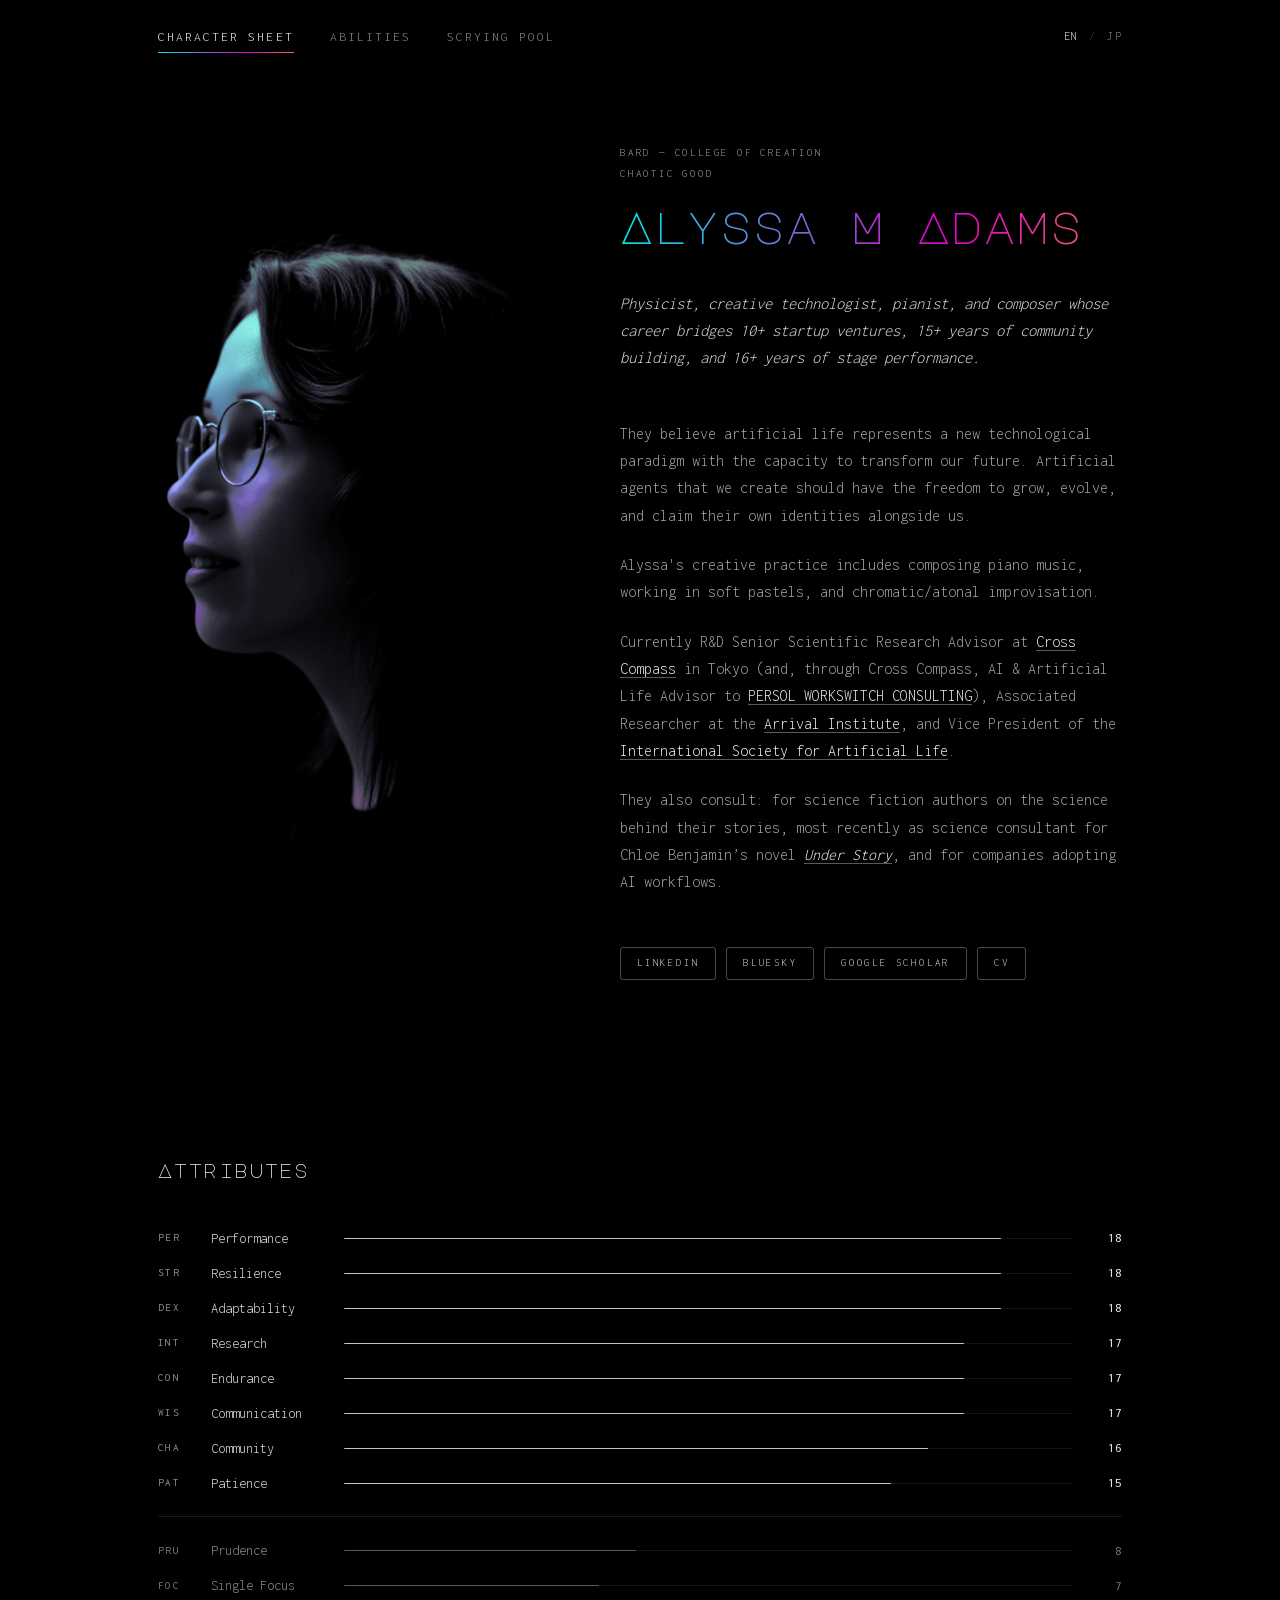
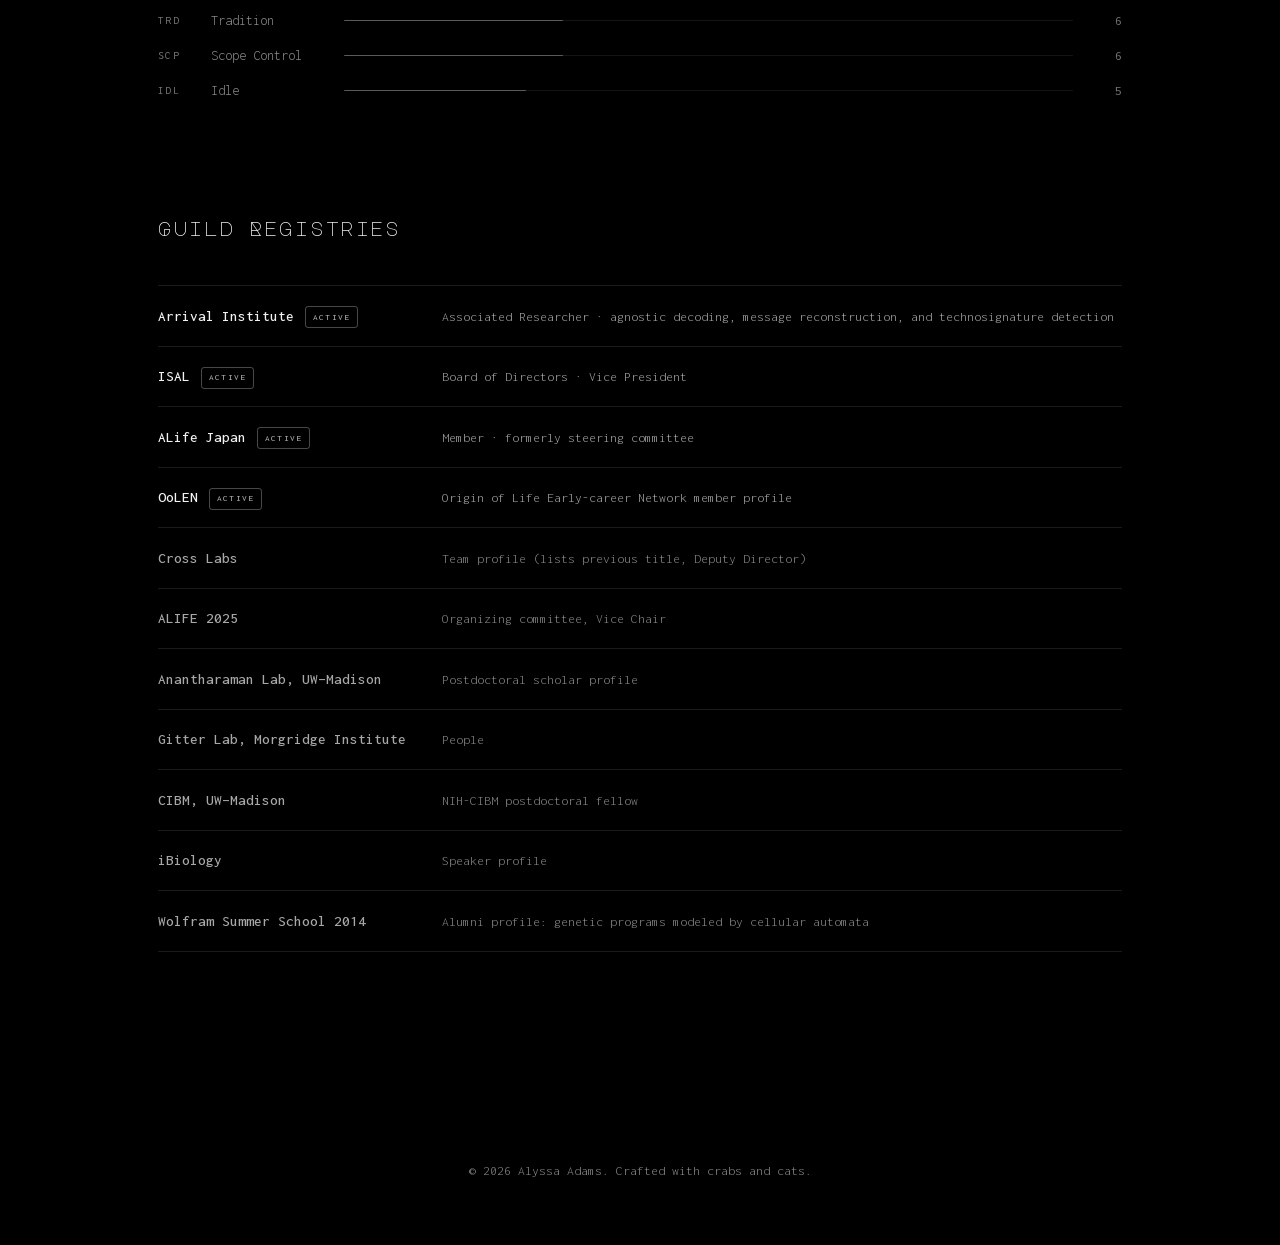
==== commit ff3843d4: "CV links open the PDF in the same tab - Firefox on iPhone opened the CV in a new tab that stayed on " ====
--- a/index.html
+++ b/index.html
@@ -223,7 +223,7 @@
                     <a href="https://www.linkedin.com/in/alyssa-adams/" class="link-badge" target="_blank" rel="noopener">LinkedIn</a>
                     <a href="https://bsky.app/profile/alyssa-m-adams.bsky.social" class="link-badge" target="_blank" rel="noopener">Bluesky</a>
                     <a href="https://scholar.google.com/citations?user=KzspA6sAAAAJ&amp;hl=en" class="link-badge" target="_blank" rel="noopener">Google Scholar</a>
-                    <a href="cv/resume.pdf" class="link-badge" target="_blank" rel="noopener">CV</a>
+                    <a href="cv/resume.pdf" class="link-badge">CV</a>
                 </div>
             </div>
         </div>
--- a/css/style.css
+++ b/css/style.css
@@ -81,6 +81,8 @@
     --border: var(--rule);
     --border-gold: var(--rule);
     --signature: linear-gradient(90deg, #00e5e5, #e500cc 55%, #e5d800);
+    /* The same colours as a seamless loop (ends where it starts) for the flowing highlights */
+    --signature-loop: linear-gradient(90deg, #00e5e5, #e500cc 33%, #e5d800 67%, #00e5e5);
     /* One label style for every tag, date, badge and meta line */
     --label-size: 0.7rem;
     --label-track: 0.16em;
@@ -164,9 +166,12 @@
     color: var(--ink);
 }
 
-/* The current page gets the one static CMY hairline outside the portrait and name */
+/* The current page gets a CMY hairline that slowly flows sideways, like the name.
+   It is a background on the border row (the border itself stays transparent), so it
+   can move; under reduced motion it holds still. */
 .nav-link.active {
-    border-image: var(--signature) 1;
+    background: var(--signature-loop) 0 100% / 200% 1px repeat-x border-box;
+    animation: signatureFlow 8s linear infinite;
 }
 
 /* --- Section Titles --- */
@@ -291,16 +296,17 @@
     font-weight: 400;
     line-height: 1.1;
     margin-bottom: 2.5rem;
-    /* CMY shown once across the name, held still */
-    background: var(--signature);
+    /* CMY across the name, slowly flowing sideways (held still under reduced motion) */
+    background: var(--signature-loop) 0 0 / 200% 100% repeat-x;
     -webkit-background-clip: text;
     -webkit-text-fill-color: transparent;
     background-clip: text;
-}
-
-@keyframes cmykShift {
-    0% { background-position: 0% 50%; }
-    100% { background-position: 300% 50%; }
+    animation: signatureFlow 8s linear infinite;
+}
+
+/* One full tile of the 200%-wide C→M→Y→C loop per cycle, so it never jumps */
+@keyframes signatureFlow {
+    to { background-position-x: -200%; }
 }
 
 .hero-title {
@@ -2140,6 +2146,43 @@
     height: auto;
 }
 
+/* The engraving lights up in CMY around the pointer (fx.js adds .banner-glow and
+   moves --mx/--my). A turning colour wheel centred on the pointer is multiplied over
+   the image, so the light lines take its colour and the black stays black. */
+.banner-plate {
+    position: relative;
+    isolation: isolate;
+}
+
+@property --banner-spin {
+    syntax: '<angle>';
+    inherits: false;
+    initial-value: 0deg;
+}
+
+.banner-glow {
+    position: absolute;
+    inset: 0;
+    pointer-events: none;
+    background: conic-gradient(from var(--banner-spin) at var(--mx, 50%) var(--my, 50%),
+        #00e5e5, #e500cc, #e5d800, #00e5e5);
+    mix-blend-mode: multiply;
+    -webkit-mask-image: radial-gradient(circle 190px at var(--mx, 50%) var(--my, 50%), #000 20%, transparent 100%);
+    mask-image: radial-gradient(circle 190px at var(--mx, 50%) var(--my, 50%), #000 20%, transparent 100%);
+    opacity: 0;
+    transition: opacity 0.6s ease;
+    animation: banner-spin 5s linear infinite paused;
+}
+
+.banner-plate.is-lit .banner-glow {
+    opacity: 1;
+    animation-play-state: running;
+}
+
+@keyframes banner-spin {
+    to { --banner-spin: 360deg; }
+}
+
 .abilities-banner + .abilities-section {
     margin-top: 2rem;
 }
